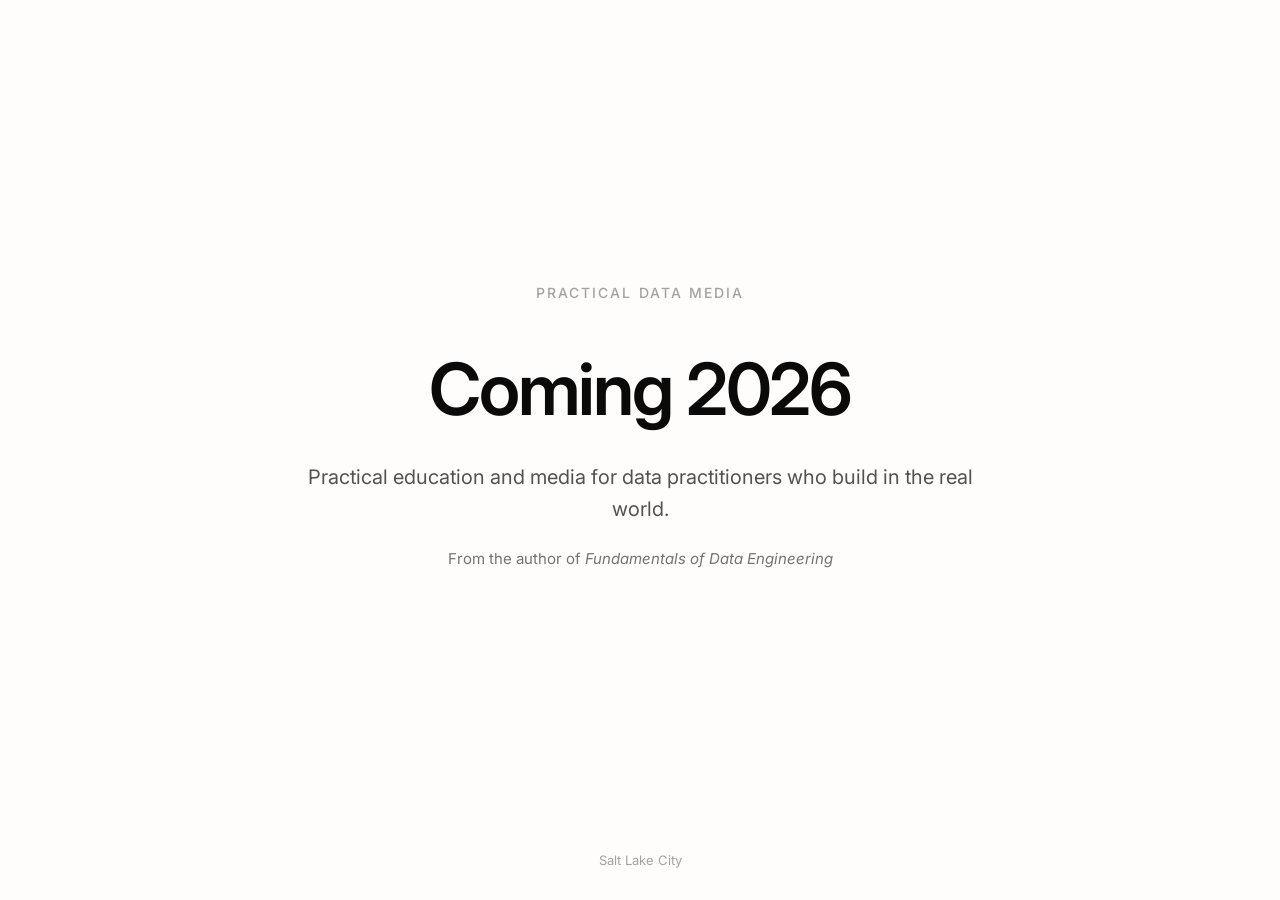
==== index.html @ 2b062080 "remove green pill" ====
<!DOCTYPE html>
<html lang="en">
<head>
    <meta charset="UTF-8">
    <meta name="viewport" content="width=device-width, initial-scale=1.0">
    <title>Practical Data Media</title>
    <meta name="description" content="Practical Data Media - Coming Soon">
    <link rel="preconnect" href="https://fonts.googleapis.com">
    <link rel="preconnect" href="https://fonts.gstatic.com" crossorigin>
    <link href="https://fonts.googleapis.com/css2?family=Inter:wght@400;500;600&display=swap" rel="stylesheet">
    <style>
        * {
            margin: 0;
            padding: 0;
            box-sizing: border-box;
        }

        html, body {
            height: 100%;
        }

        body {
            font-family: 'Inter', -apple-system, BlinkMacSystemFont, 'Segoe UI', sans-serif;
            background-color: #fefdfb;
            color: #171717;
            display: flex;
            flex-direction: column;
            justify-content: center;
            align-items: center;
            min-height: 100vh;
            padding: 2rem;
            text-align: center;
        }

        .container {
            max-width: 680px;
        }

        .logo {
            font-size: 0.875rem;
            font-weight: 500;
            letter-spacing: 0.15em;
            text-transform: uppercase;
            color: #a3a3a3;
            margin-bottom: 3rem;
        }

        h1 {
            font-size: clamp(2.5rem, 8vw, 4.5rem);
            font-weight: 600;
            line-height: 1.1;
            margin-bottom: 2rem;
            letter-spacing: -0.03em;
            color: #0a0a0a;
            animation: breathe 6s ease-in-out infinite;
        }

        @keyframes breathe {
            0%, 100% { 
                transform: scale(1);
                color: #0a0a0a;
            }
            50% { 
                transform: scale(1.015);
                color: #e0dfdf;
            }
        }

        .tagline {
            font-size: 1.25rem;
            color: #525252;
            line-height: 1.6;
            margin-bottom: 1.5rem;
        }

        .credit {
            font-size: 0.9375rem;
            color: #737373;
            margin-bottom: 3rem;
        }

        .credit em {
            font-style: italic;
        }

        .status {
            display: inline-block;
            font-size: 0.875rem;
            font-weight: 500;
            color: #16a34a;
            padding: 0.5rem 1rem;
            border: 1px solid rgba(22, 163, 74, 0.3);
            border-radius: 9999px;
            background: rgba(22, 163, 74, 0.08);
        }

        .status::before {
            content: '';
            display: inline-block;
            width: 6px;
            height: 6px;
            background: #16a34a;
            border-radius: 50%;
            margin-right: 0.5rem;
            animation: pulse 2s ease-in-out infinite;
        }

        @keyframes pulse {
            0%, 100% { opacity: 1; }
            50% { opacity: 0.4; }
        }

        .footer {
            position: absolute;
            bottom: 2rem;
            font-size: 0.8125rem;
            color: #a3a3a3;
        }
    </style>
</head>
<body>
    <div class="container">
        <div class="logo">Practical Data Media</div>
        <h1>Coming 2026</h1>
        <p class="tagline">Practical education and media for data practitioners who build in the real world.</p>
        <p class="credit">From the author of <em>Fundamentals of Data Engineering</em></p>
    </div>
    <div class="footer">Salt Lake City</div>
</body>
</html>
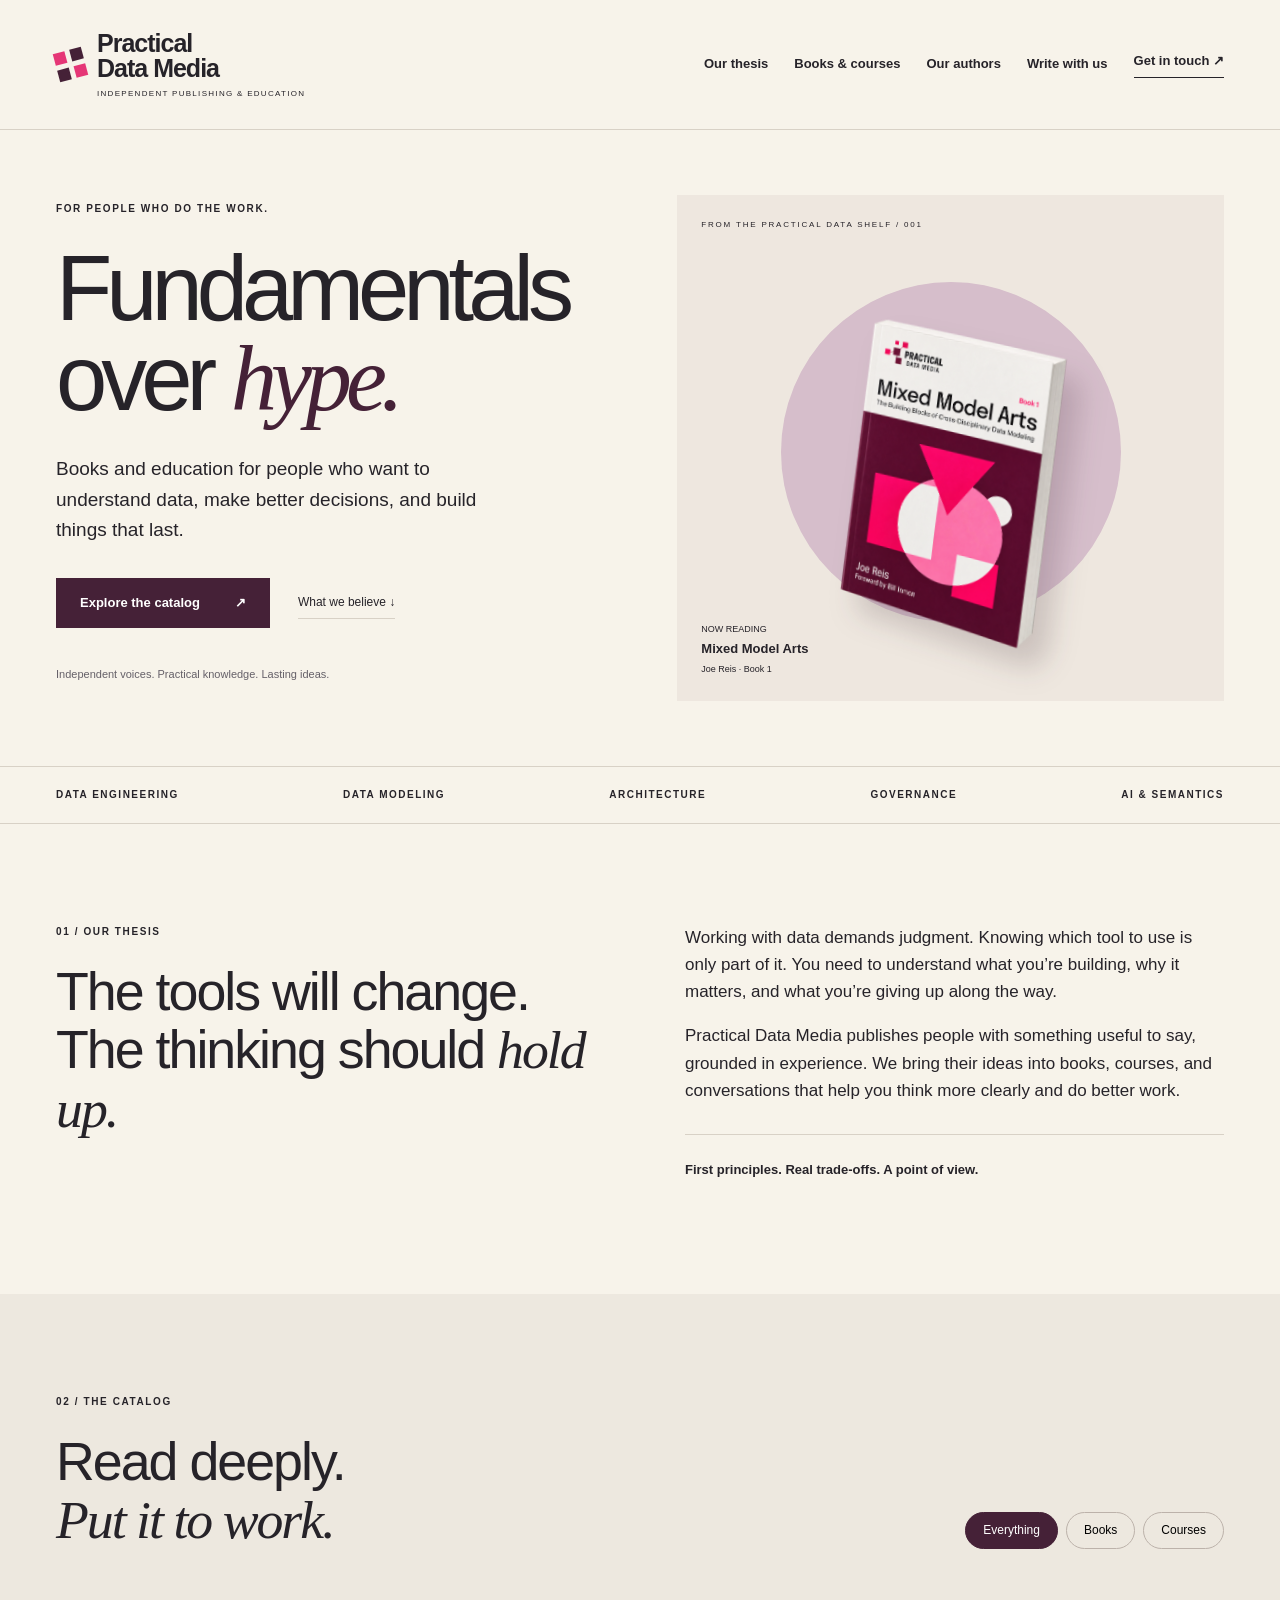
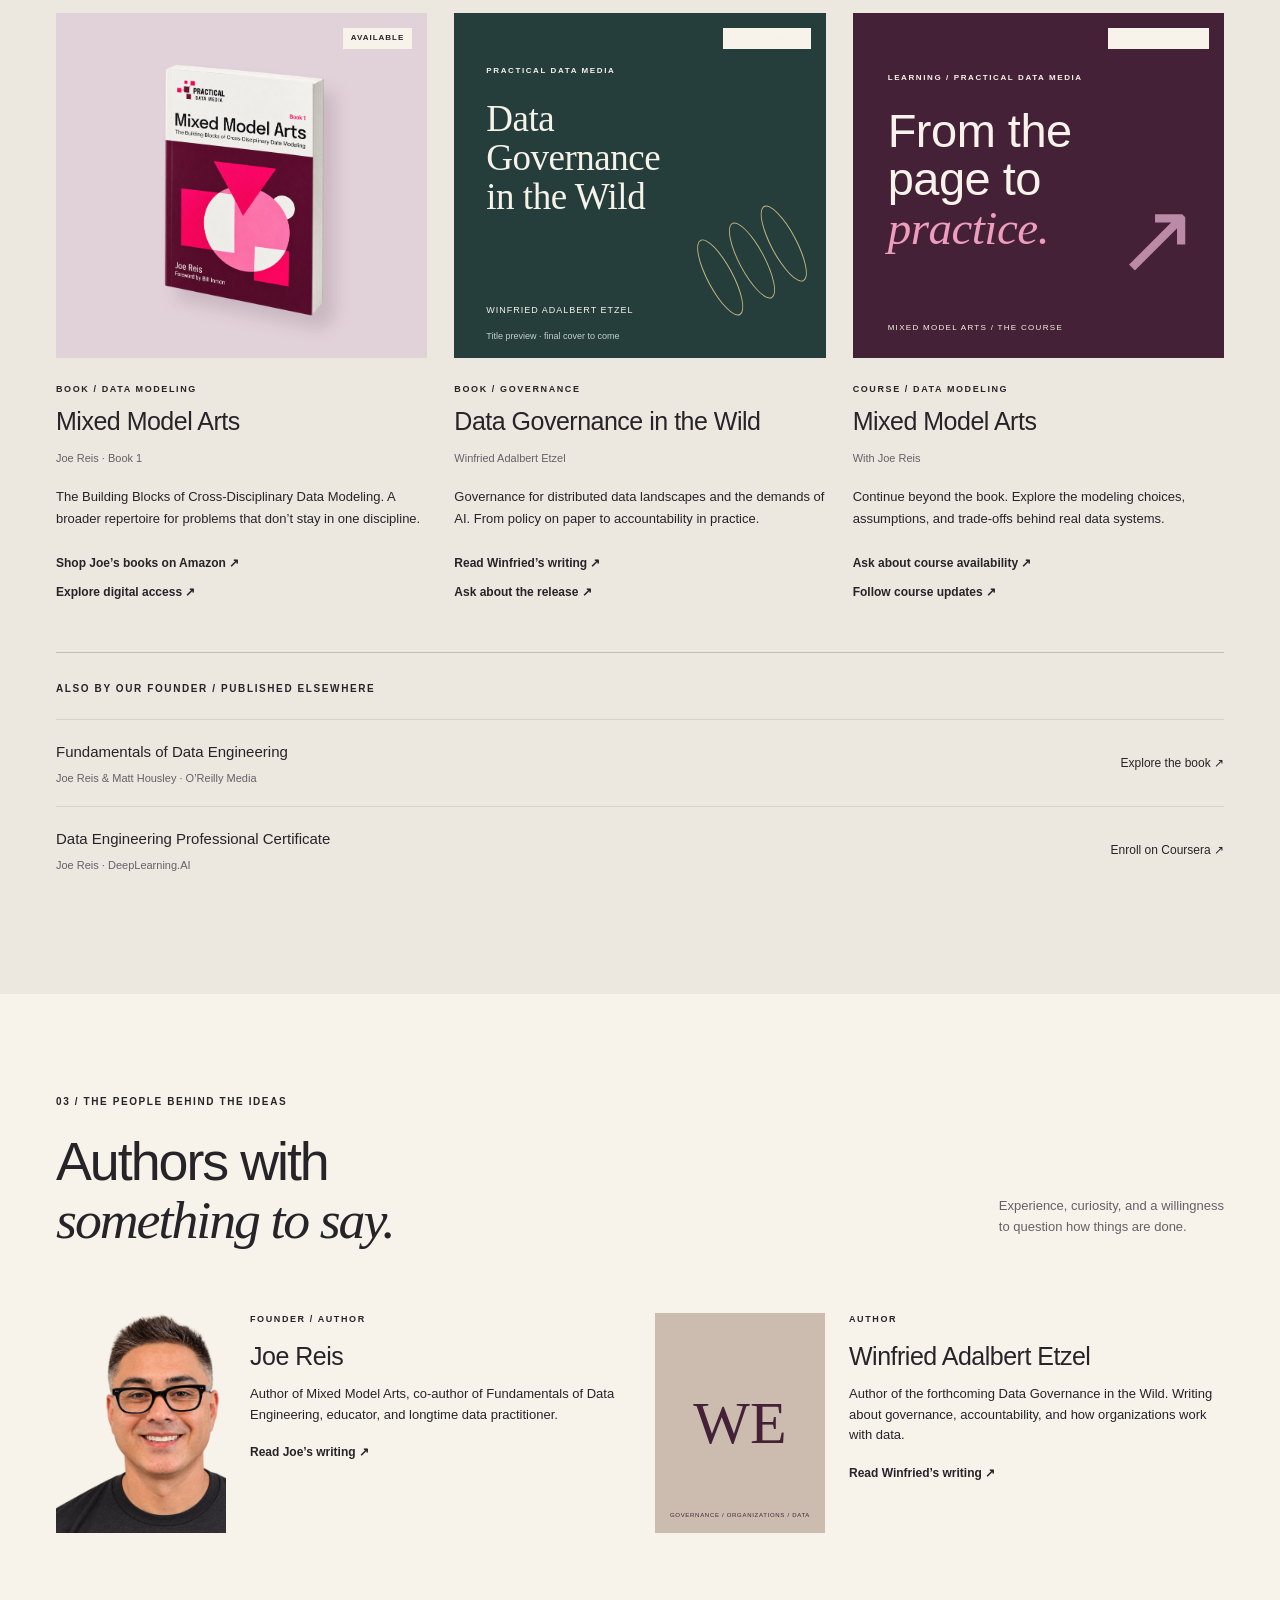
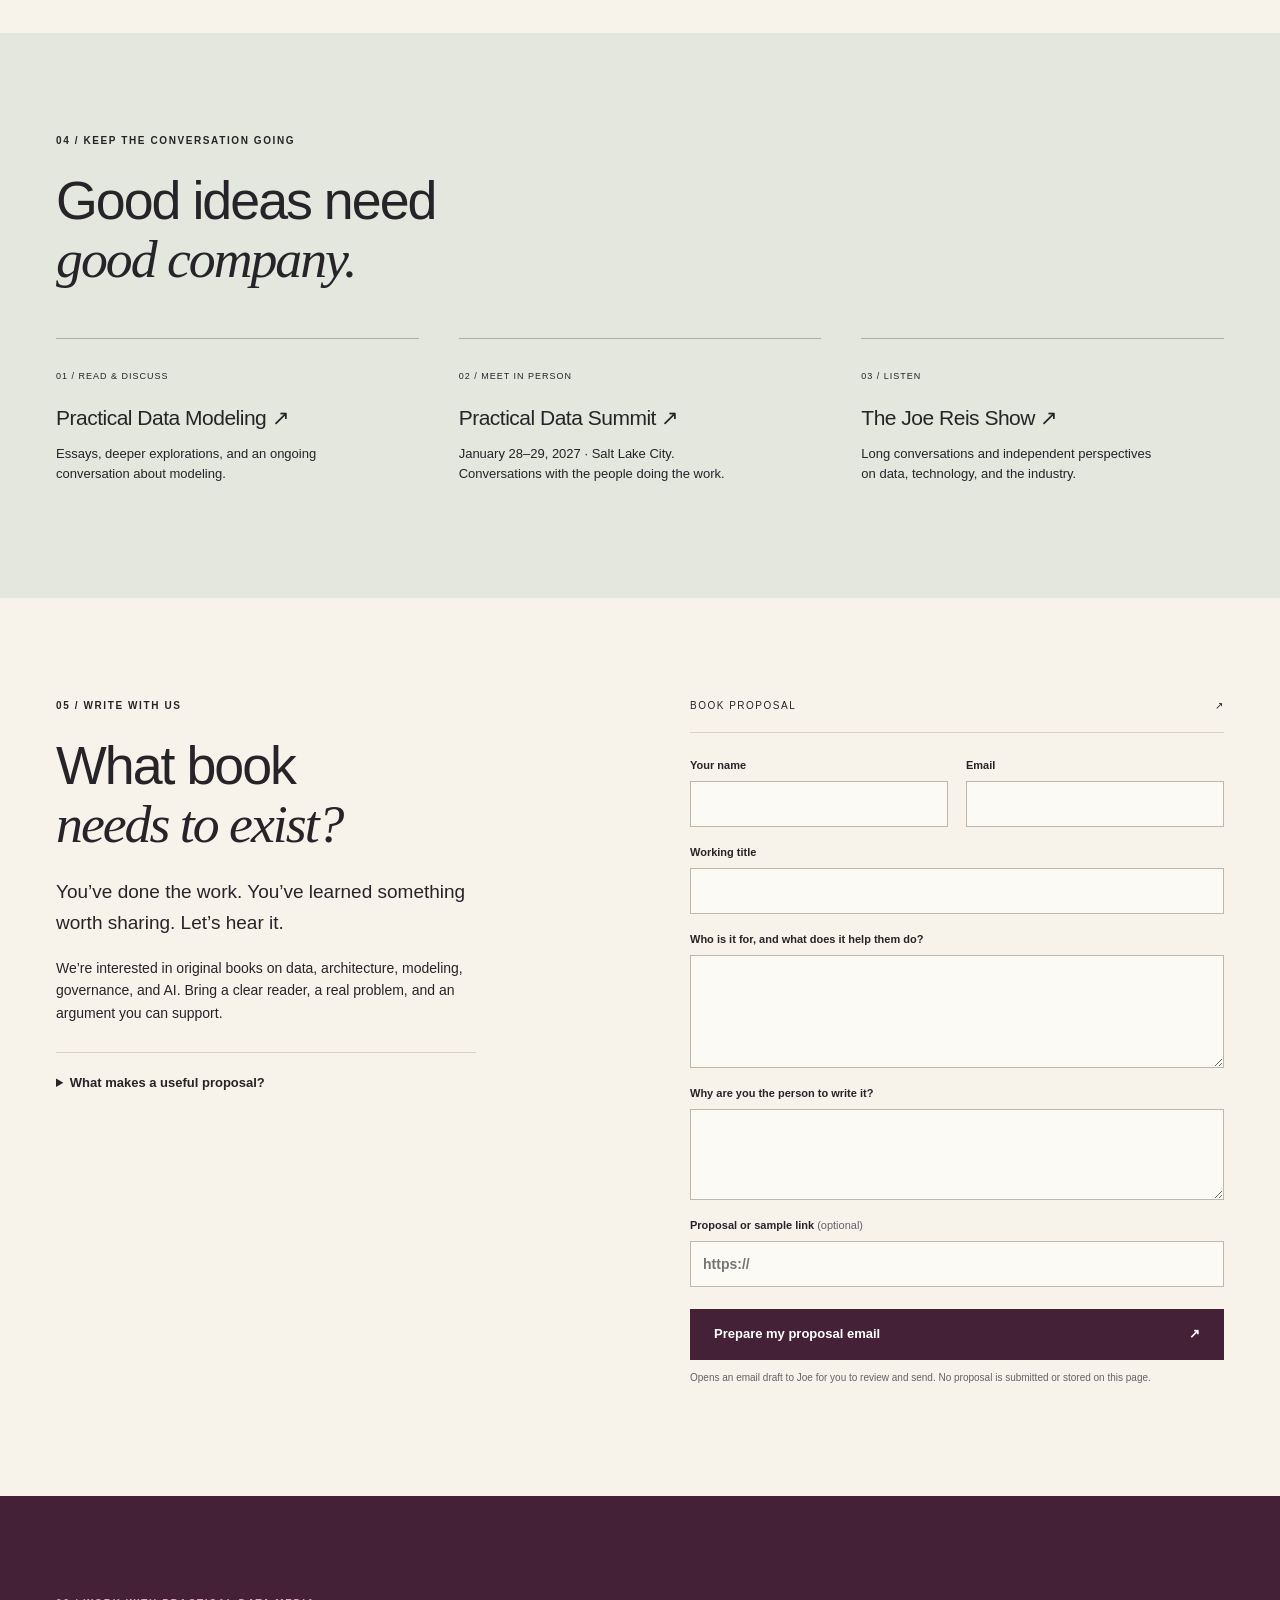
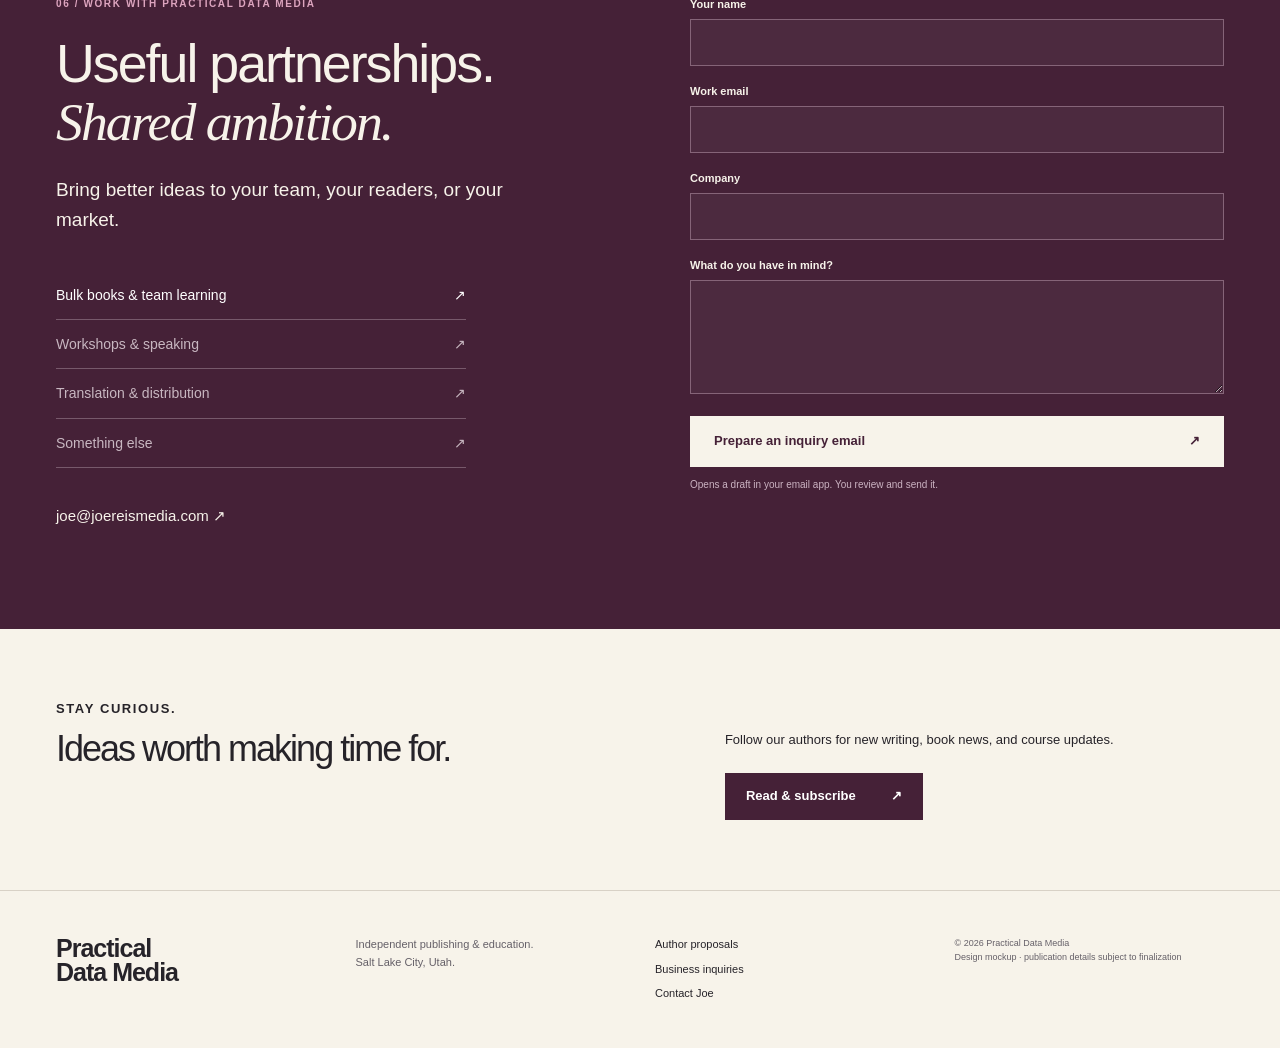
==== commit 3c5b565c: "start on new site" ====
--- a/index.html
+++ b/index.html
@@ -1,130 +1,17 @@
-<!DOCTYPE html>
-<html lang="en">
-<head>
-    <meta charset="UTF-8">
-    <meta name="viewport" content="width=device-width, initial-scale=1.0">
-    <title>Practical Data Media</title>
-    <meta name="description" content="Practical Data Media - Coming Soon">
-    <link rel="preconnect" href="https://fonts.googleapis.com">
-    <link rel="preconnect" href="https://fonts.gstatic.com" crossorigin>
-    <link href="https://fonts.googleapis.com/css2?family=Inter:wght@400;500;600&display=swap" rel="stylesheet">
-    <style>
-        * {
-            margin: 0;
-            padding: 0;
-            box-sizing: border-box;
-        }
-
-        html, body {
-            height: 100%;
-        }
-
-        body {
-            font-family: 'Inter', -apple-system, BlinkMacSystemFont, 'Segoe UI', sans-serif;
-            background-color: #fefdfb;
-            color: #171717;
-            display: flex;
-            flex-direction: column;
-            justify-content: center;
-            align-items: center;
-            min-height: 100vh;
-            padding: 2rem;
-            text-align: center;
-        }
-
-        .container {
-            max-width: 680px;
-        }
-
-        .logo {
-            font-size: 0.875rem;
-            font-weight: 500;
-            letter-spacing: 0.15em;
-            text-transform: uppercase;
-            color: #a3a3a3;
-            margin-bottom: 3rem;
-        }
-
-        h1 {
-            font-size: clamp(2.5rem, 8vw, 4.5rem);
-            font-weight: 600;
-            line-height: 1.1;
-            margin-bottom: 2rem;
-            letter-spacing: -0.03em;
-            color: #0a0a0a;
-            animation: breathe 6s ease-in-out infinite;
-        }
-
-        @keyframes breathe {
-            0%, 100% { 
-                transform: scale(1);
-                color: #0a0a0a;
-            }
-            50% { 
-                transform: scale(1.015);
-                color: #e0dfdf;
-            }
-        }
-
-        .tagline {
-            font-size: 1.25rem;
-            color: #525252;
-            line-height: 1.6;
-            margin-bottom: 1.5rem;
-        }
-
-        .credit {
-            font-size: 0.9375rem;
-            color: #737373;
-            margin-bottom: 3rem;
-        }
-
-        .credit em {
-            font-style: italic;
-        }
-
-        .status {
-            display: inline-block;
-            font-size: 0.875rem;
-            font-weight: 500;
-            color: #16a34a;
-            padding: 0.5rem 1rem;
-            border: 1px solid rgba(22, 163, 74, 0.3);
-            border-radius: 9999px;
-            background: rgba(22, 163, 74, 0.08);
-        }
-
-        .status::before {
-            content: '';
-            display: inline-block;
-            width: 6px;
-            height: 6px;
-            background: #16a34a;
-            border-radius: 50%;
-            margin-right: 0.5rem;
-            animation: pulse 2s ease-in-out infinite;
-        }
-
-        @keyframes pulse {
-            0%, 100% { opacity: 1; }
-            50% { opacity: 0.4; }
-        }
-
-        .footer {
-            position: absolute;
-            bottom: 2rem;
-            font-size: 0.8125rem;
-            color: #a3a3a3;
-        }
-    </style>
-</head>
-<body>
-    <div class="container">
-        <div class="logo">Practical Data Media</div>
-        <h1>Coming 2026</h1>
-        <p class="tagline">Practical education and media for data practitioners who build in the real world.</p>
-        <p class="credit">From the author of <em>Fundamentals of Data Engineering</em></p>
-    </div>
-    <div class="footer">Salt Lake City</div>
-</body>
-</html>
+<!doctype html>
+<html lang="en"><head><meta charset="utf-8"><meta name="viewport" content="width=device-width,initial-scale=1"><title>Practical Data Media — Fundamentals over hype.</title><meta name="description" content="Independent books and education for people working with data. Explore our catalog, meet our authors, or propose your next book."><meta name="theme-color" content="#452137"><link rel="stylesheet" href="styles.css"></head>
+<body><a class="skip" href="#main">Skip to content</a><header class="wrap"><a class="brand" href="#main" aria-label="Practical Data Media home"><span class="mark" aria-hidden="true"><i></i><i></i><i></i><i></i></span><span>Practical<br>Data Media<span class="brand-small">INDEPENDENT PUBLISHING & EDUCATION</span></span></a><button class="menu-toggle" aria-expanded="false" aria-controls="nav">Menu +</button><nav id="nav" aria-label="Main"><a href="#thesis">Our thesis</a><a href="#catalog">Books & courses</a><a href="#authors">Our authors</a><a href="#proposals">Write with us</a><a class="nav-contact" href="#business">Get in touch ↗</a></nav></header>
+<main id="main"><section class="hero wrap"><div class="hero-copy"><p class="eyebrow">FOR PEOPLE WHO DO THE WORK.</p><h1>Fundamentals<br>over <em>hype.</em></h1><p class="lead">Books and education for people who want to understand data, make better decisions, and build things that last.</p><div class="actions"><a class="button" href="#catalog">Explore the catalog <span>↗</span></a><a class="text-link" href="#thesis">What we believe ↓</a></div><p class="hero-note">Independent voices. Practical knowledge. Lasting ideas.</p></div><div class="hero-art"><span class="art-index">FROM THE PRACTICAL DATA SHELF / 001</span><div class="book-stage"><span class="circle" aria-hidden="true"></span><img src="assets/mixed-model-arts.png" width="1024" height="1536" alt="Mixed Model Arts book cover mockup" fetchpriority="high"><span class="edition">NOW READING<br><b>Mixed Model Arts</b><br>Joe Reis · Book 1</span></div></div></section>
+<div class="ticker"><div class="wrap"><span>DATA ENGINEERING</span><span>DATA MODELING</span><span>ARCHITECTURE</span><span>GOVERNANCE</span><span>AI & SEMANTICS</span></div></div>
+<section id="thesis" class="thesis wrap section"><div><p class="eyebrow">01 / OUR THESIS</p><h2>The tools will change.<br>The thinking should <em>hold up.</em></h2></div><div class="prose"><p>Working with data demands judgment. Knowing which tool to use is only part of it. You need to understand what you’re building, why it matters, and what you’re giving up along the way.</p><p>Practical Data Media publishes people with something useful to say, grounded in experience. We bring their ideas into books, courses, and conversations that help you think more clearly and do better work.</p><p class="principle">First principles. Real trade-offs. A point of view.</p></div></section>
+<section id="catalog" class="catalog section"><div class="wrap"><div class="section-head"><div><p class="eyebrow">02 / THE CATALOG</p><h2>Read deeply.<br><em>Put it to work.</em></h2></div><div class="filters" role="group" aria-label="Filter catalog"><button aria-pressed="true" data-filter="all">Everything</button><button aria-pressed="false" data-filter="book">Books</button><button aria-pressed="false" data-filter="course">Courses</button></div></div><div class="catalog-grid">
+<article class="product flagship" data-type="book"><div class="product-image"><img src="assets/mixed-model-arts.png" alt="Mixed Model Arts cover mockup" loading="lazy" width="1024" height="1536"><span class="badge">AVAILABLE</span></div><div class="product-copy"><p class="eyebrow">BOOK / DATA MODELING</p><h3>Mixed Model Arts</h3><p class="byline">Joe Reis · Book 1</p><p>The Building Blocks of Cross-Disciplinary Data Modeling. A broader repertoire for problems that don’t stay in one discipline.</p><div class="product-links"><a href="https://www.amazon.com/stores/author/B0B5KBBZDJ" target="_blank" rel="noopener noreferrer">Shop Joe’s books on Amazon ↗</a><a href="https://practicaldatamodeling.substack.com/" target="_blank" rel="noopener noreferrer">Explore digital access ↗</a></div></div></article>
+<article class="product" data-type="book"><div class="forthcoming"><span class="badge">FORTHCOMING</span><span class="eyebrow">PRACTICAL DATA MEDIA</span><h3>Data<br>Governance<br>in the Wild</h3><div class="wild-art" aria-hidden="true"><i></i><i></i><i></i></div><span>WINFRIED ADALBERT ETZEL</span><small>Title preview · final cover to come</small></div><div class="product-copy"><p class="eyebrow">BOOK / GOVERNANCE</p><h3>Data Governance in the Wild</h3><p class="byline">Winfried Adalbert Etzel</p><p>Governance for distributed data landscapes and the demands of AI. From policy on paper to accountability in practice.</p><div class="product-links"><a href="https://winfriedadalbertetzel.substack.com/" target="_blank" rel="noopener noreferrer">Read Winfried’s writing ↗</a><button class="plain-link" data-inquiry="Book release updates: Data Governance in the Wild">Ask about the release ↗</button></div></div></article>
+<article class="product course-card" data-type="course"><div class="course-art"><span class="badge">IN DEVELOPMENT</span><span class="eyebrow">LEARNING / PRACTICAL DATA MEDIA</span><h3>From the<br>page to<br><em>practice.</em></h3><span class="course-symbol" aria-hidden="true">↗</span><span>MIXED MODEL ARTS / THE COURSE</span></div><div class="product-copy"><p class="eyebrow">COURSE / DATA MODELING</p><h3>Mixed Model Arts</h3><p class="byline">With Joe Reis</p><p>Continue beyond the book. Explore the modeling choices, assumptions, and trade-offs behind real data systems.</p><div class="product-links"><button class="plain-link" data-inquiry="Course interest: Mixed Model Arts">Ask about course availability ↗</button><a href="https://practicaldatamodeling.substack.com/" target="_blank" rel="noopener noreferrer">Follow course updates ↗</a></div></div></article></div>
+<div class="elsewhere"><p class="eyebrow">ALSO BY OUR FOUNDER / PUBLISHED ELSEWHERE</p><div><span><b>Fundamentals of Data Engineering</b><small>Joe Reis & Matt Housley · O’Reilly Media</small></span><a href="https://www.oreilly.com/library/view/fundamentals-of-data/9781098108298/" target="_blank" rel="noopener noreferrer">Explore the book ↗</a></div><div data-type="course"><span><b>Data Engineering Professional Certificate</b><small>Joe Reis · DeepLearning.AI</small></span><a href="https://www.coursera.org/professional-certificates/data-engineering" target="_blank" rel="noopener noreferrer">Enroll on Coursera ↗</a></div></div></div></section>
+<section id="authors" class="section wrap"><div class="section-head"><div><p class="eyebrow">03 / THE PEOPLE BEHIND THE IDEAS</p><h2>Authors with<br><em>something to say.</em></h2></div><p class="head-note">Experience, curiosity, and a willingness<br>to question how things are done.</p></div><div class="authors"><article class="author"><img src="assets/joe.png" alt="Joe Reis portrait" width="1536" height="1024" loading="lazy"><div><p class="eyebrow">FOUNDER / AUTHOR</p><h3>Joe Reis</h3><p>Author of Mixed Model Arts, co-author of Fundamentals of Data Engineering, educator, and longtime data practitioner.</p><a href="https://joereis.substack.com/" target="_blank" rel="noopener noreferrer">Read Joe’s writing ↗</a></div></article><article class="author author-text"><div class="initials" aria-hidden="true">WE<span>GOVERNANCE / ORGANIZATIONS / DATA</span></div><div><p class="eyebrow">AUTHOR</p><h3>Winfried Adalbert Etzel</h3><p>Author of the forthcoming Data Governance in the Wild. Writing about governance, accountability, and how organizations work with data.</p><a href="https://winfriedadalbertetzel.substack.com/" target="_blank" rel="noopener noreferrer">Read Winfried’s writing ↗</a></div></article></div></section>
+<section class="community"><div class="wrap section"><p class="eyebrow">04 / KEEP THE CONVERSATION GOING</p><h2>Good ideas need<br><em>good company.</em></h2><div class="community-grid"><a href="https://practicaldatamodeling.substack.com/" target="_blank" rel="noopener noreferrer"><span>01 / READ & DISCUSS</span><h3>Practical Data Modeling ↗</h3><p>Essays, deeper explorations, and an ongoing conversation about modeling.</p></a><a href="https://practicaldatasummit.com/" target="_blank" rel="noopener noreferrer"><span>02 / MEET IN PERSON</span><h3>Practical Data Summit ↗</h3><p>January 28–29, 2027 · Salt Lake City.<br>Conversations with the people doing the work.</p></a><a href="https://podcasts.apple.com/us/podcast/the-joe-reis-show/id1676305617" target="_blank" rel="noopener noreferrer"><span>03 / LISTEN</span><h3>The Joe Reis Show ↗</h3><p>Long conversations and independent perspectives on data, technology, and the industry.</p></a></div></div></section>
+<section id="proposals" class="section wrap proposal-section"><div><p class="eyebrow">05 / WRITE WITH US</p><h2>What book<br><em>needs to exist?</em></h2><p class="lead">You’ve done the work. You’ve learned something worth sharing. Let’s hear it.</p><p>We’re interested in original books on data, architecture, modeling, governance, and AI. Bring a clear reader, a real problem, and an argument you can support.</p><details><summary>What makes a useful proposal?</summary><p>Describe who the book is for, what they’ll be able to do after reading it, and what existing books leave unanswered. Include a chapter outline, your relevant experience, and a sample if you have one. Share a read-only document link; a complete manuscript is not required.</p></details></div><form id="proposal-form"><div class="form-heading"><span>BOOK PROPOSAL</span><span>↗</span></div><div class="field-pair"><label>Your name<input name="Name" autocomplete="name" required></label><label>Email<input name="Email" type="email" autocomplete="email" required></label></div><label>Working title<input name="Working title" required></label><label>Who is it for, and what does it help them do?<textarea name="Reader and promise" rows="4" required></textarea></label><label>Why are you the person to write it?<textarea name="Author experience" rows="3" required></textarea></label><label>Proposal or sample link <span>(optional)</span><input name="Proposal link" type="url" placeholder="https://" ></label><button class="button" type="submit">Prepare my proposal email <span>↗</span></button><p class="form-note">Opens an email draft to Joe for you to review and send. No proposal is submitted or stored on this page.</p><div class="form-result" role="status" hidden></div></form></section>
+<section id="business" class="business"><div class="wrap section"><div><p class="eyebrow">06 / WORK WITH PRACTICAL DATA MEDIA</p><h2>Useful partnerships.<br><em>Shared ambition.</em></h2><p class="lead">Bring better ideas to your team, your readers, or your market.</p><div class="deal-types"><button data-topic="Bulk books and team learning" class="active">Bulk books & team learning</button><button data-topic="Workshops and speaking">Workshops & speaking</button><button data-topic="Translation and distribution rights">Translation & distribution</button><button data-topic="Other business inquiry">Something else</button></div><a href="mailto:joe@joereismedia.com">joe@joereismedia.com ↗</a></div><form id="business-form"><label>Your name<input name="Name" autocomplete="name" required></label><label>Work email<input name="Email" type="email" autocomplete="email" required></label><label>Company<input name="Company" autocomplete="organization" required></label><label>What do you have in mind?<textarea name="Inquiry" rows="4" required></textarea></label><button class="button light" type="submit">Prepare an inquiry email <span>↗</span></button><p class="form-note">Opens a draft in your email app. You review and send it.</p><div class="form-result" role="status" hidden></div></form></div></section>
+<section class="newsletter wrap"><p class="eyebrow">STAY CURIOUS.</p><h2>Ideas worth making time for.</h2><p>Follow our authors for new writing, book news, and course updates.</p><a class="button" href="https://practicaldatamodeling.substack.com/" target="_blank" rel="noopener noreferrer">Read & subscribe <span>↗</span></a></section></main>
+<footer class="wrap"><a class="brand" href="#main"><span>Practical<br>Data Media</span></a><p>Independent publishing & education.<br>Salt Lake City, Utah.</p><div><a href="#proposals">Author proposals</a><a href="#business">Business inquiries</a><a href="mailto:joe@joereismedia.com">Contact Joe</a></div><small>© 2026 Practical Data Media<br>Design mockup · publication details subject to finalization</small></footer><script src="script.js"></script></body></html>
--- a/styles.css
+++ b/styles.css
@@ -0,0 +1,2 @@
+:root{--paper:#f7f3ea;--ink:#262329;--plum:#452137;--pink:#e53676;--line:#d8d1c6;--muted:#656068}*{box-sizing:border-box}html{scroll-behavior:smooth;scroll-padding-top:30px}body{margin:0;background:var(--paper);color:var(--ink);font:16px/1.6 Arial,Helvetica,sans-serif}a{color:inherit;text-decoration:none}button,input,textarea{font:inherit}button,a,input,textarea,summary{-webkit-tap-highlight-color:transparent}button{cursor:pointer}a:hover{color:var(--pink)}a:focus-visible,button:focus-visible,input:focus-visible,textarea:focus-visible,summary:focus-visible{outline:3px solid var(--pink);outline-offset:5px}.wrap{max-width:1360px;margin:auto;padding-left:56px;padding-right:56px}.section{padding-top:100px;padding-bottom:100px}header{min-height:130px;display:flex;align-items:center;justify-content:space-between;gap:24px;border-bottom:1px solid var(--line)}.brand{display:flex;gap:12px;font-size:25px;font-weight:800;line-height:.98;letter-spacing:-1px}.brand-small{display:block;font-size:8px;letter-spacing:1.3px;margin-top:10px;font-weight:500}.mark{display:grid;grid-template-columns:12px 12px;gap:5px;align-self:center;transform:rotate(-15deg)}.mark i{width:12px;height:12px;background:var(--pink)}.mark i:nth-child(2),.mark i:nth-child(3){background:var(--plum)}nav{display:flex;gap:26px;align-items:center;font-size:13px;font-weight:600}.nav-contact{border-bottom:1px solid var(--ink);padding-bottom:5px}.menu-toggle{display:none}.eyebrow{font-size:10px;font-weight:700;letter-spacing:1.6px;line-height:1.5;margin:0 0 23px}.hero{display:grid;grid-template-columns:1.1fr 1fr;align-items:center;padding-top:65px;padding-bottom:65px;gap:20px}.hero h1{font-size:clamp(65px,7.2vw,104px);line-height:.98;letter-spacing:-6px;font-weight:500;margin:28px 0 30px}em{font-family:Georgia,'Times New Roman',serif;font-weight:400}h1 em{color:var(--plum)}.lead{font-size:19px;line-height:1.6;max-width:470px}.hero .lead{max-width:450px;margin-bottom:32px}.actions{display:flex;align-items:center;gap:28px}.button{background:var(--plum);color:white;display:inline-flex;align-items:center;justify-content:space-between;gap:35px;padding:14px 23px;border:1px solid var(--plum);font-size:13px;font-weight:600;transition:background .2s}.button:hover{color:white;background:#6c284d}.text-link{font-size:12px;border-bottom:1px solid var(--line);padding:6px 0}.hero-note{font-size:11px;color:var(--muted);margin-top:38px}.hero-art{background:#eee7df;position:relative;overflow:hidden;min-width:0}.art-index{display:block;font-size:8px;letter-spacing:1.8px;padding:24px}.book-stage{height:445px;position:relative;display:flex;align-items:center;justify-content:center}.book-stage img{width:255px;height:auto;z-index:1;transform:rotate(7deg);filter:drop-shadow(18px 20px 14px #301b252f)}.circle{position:absolute;width:340px;height:340px;background:#d6becb;border-radius:50%;top:26px}.edition{position:absolute;bottom:24px;left:24px;font-size:9px;line-height:1.8;z-index:2}.edition b{font-size:13px}.ticker{border-top:1px solid var(--line);border-bottom:1px solid var(--line)}.ticker>div{display:flex;justify-content:space-between;padding-top:20px;padding-bottom:20px;gap:12px;font-size:10px;font-weight:600;letter-spacing:1.5px}.thesis{display:grid;grid-template-columns:1fr 1fr;gap:90px}h2{font-size:clamp(36px,4.2vw,57px);line-height:1.08;letter-spacing:-2px;font-weight:500;margin:0 0 24px}.prose{font-size:17px}.prose p:first-child{margin-top:0}.principle{font-weight:bold;font-size:13px;border-top:1px solid var(--line);padding-top:25px;margin-top:30px}.catalog{background:#ede8df}.section-head{display:flex;justify-content:space-between;align-items:flex-end;gap:30px;margin-bottom:40px}.filters{display:flex;padding-bottom:24px;gap:8px}.filters button{border:1px solid #bcb2aa;border-radius:30px;background:transparent;font-size:12px;padding:8px 17px}.filters button[aria-pressed=true]{background:var(--plum);border-color:var(--plum);color:white}.catalog-grid{display:grid;grid-template-columns:repeat(3,1fr);gap:27px}.product{min-width:0}.product-image,.forthcoming,.course-art{height:345px;position:relative;overflow:hidden}.product-image{background:#e1d1d9;display:flex;align-items:center;justify-content:center}.product-image img{height:275px;width:auto;filter:drop-shadow(12px 14px 8px #45213725)}.badge{position:absolute;right:15px;top:15px;z-index:2;background:var(--paper);padding:4px 8px;font-size:8px;font-weight:bold;letter-spacing:1px}.product-copy{padding-top:24px}.product-copy .eyebrow{margin-bottom:10px;font-size:9px}h3{font-size:25px;font-weight:500;line-height:1.15;letter-spacing:-.5px;margin:0 0 13px}.product-copy p{font-size:13px;line-height:1.7}.product-copy .byline{font-size:11px;color:var(--muted);margin:0 0 18px}.product-links{display:grid;gap:10px;margin-top:24px;font-size:12px;font-weight:600}.plain-link{border:0;background:none;padding:0;text-align:left;font-size:12px;font-weight:600;color:inherit}.plain-link:hover{color:var(--pink)}.forthcoming{background:#263e3b;color:#f6f2e9;padding:32px}.forthcoming>.eyebrow{display:block;margin-top:20px;font-size:8px}.forthcoming h3{font-family:Georgia,serif;font-size:37px;line-height:1.05}.forthcoming>span:not(.badge):last-of-type{font-size:9px;letter-spacing:1px;position:absolute;bottom:40px}.forthcoming small{position:absolute;bottom:14px;font-size:9px;color:#c0d1c7}.wild-art{display:flex;gap:10px;position:absolute;right:25px;bottom:55px;transform:rotate(-28deg)}.wild-art i{width:26px;height:85px;border:1px solid #c4b77f;border-radius:50%}.course-art{background:var(--plum);color:var(--paper);padding:35px}.course-art>.eyebrow{display:block;font-size:8px;margin-top:24px}.course-art h3{font-size:47px;line-height:1.03}.course-art h3 em{color:#ee9dbd}.course-art>span:last-child{position:absolute;bottom:23px;font-size:8px;letter-spacing:1.3px}.course-symbol{font-size:100px;position:absolute;right:25px;bottom:40px;color:#ba8aa7}.elsewhere{margin-top:50px;border-top:1px solid #c9beb4;padding-top:28px}.elsewhere>div{display:flex;align-items:center;justify-content:space-between;border-top:1px solid var(--line);padding:19px 0;gap:20px}.elsewhere small{display:block;font-size:11px;color:var(--muted);margin-top:5px}.elsewhere b{font-size:15px;font-weight:500}.elsewhere a{font-size:12px;white-space:nowrap}.head-note{font-size:13px;color:var(--muted);padding-bottom:22px}.authors{display:grid;grid-template-columns:1fr 1fr;gap:30px}.author{display:grid;grid-template-columns:170px 1fr;gap:24px}.author img{width:170px;height:220px;object-fit:cover;object-position:35%}.author p{font-size:13px}.author .eyebrow{font-size:9px;margin-bottom:16px}.author a{font-size:12px;font-weight:600}.initials{display:flex;background:#cbbcaf;align-items:center;justify-content:center;position:relative;font-family:Georgia,serif;font-size:60px;height:220px;color:var(--plum)}.initials span{position:absolute;bottom:12px;font-family:Arial;font-size:6px;letter-spacing:.7px;text-align:center}.community{background:#e3e7dd}.community-grid{display:grid;grid-template-columns:repeat(3,1fr);gap:40px;margin-top:50px}.community-grid a{border-top:1px solid #a9b1a0;padding-top:22px}.community-grid span{font-size:9px;letter-spacing:1px}.community-grid h3{font-size:21px;margin-top:20px}.community-grid p{font-size:13px;max-width:300px}.proposal-section{display:grid;grid-template-columns:1fr 1fr;gap:100px}.proposal-section>div>p:not(.eyebrow){max-width:420px}.proposal-section>div>p:not(.lead):not(.eyebrow){font-size:14px}details{font-size:13px;margin-top:28px;max-width:420px;border-top:1px solid var(--line);padding-top:20px}summary{font-weight:bold;cursor:pointer}form{min-width:0}label{display:block;font-size:11px;font-weight:600;margin:0 0 17px}label span{color:var(--muted);font-weight:normal}input,textarea{display:block;width:100%;border:1px solid #bfb7ac;border-radius:0;background:#fcfaf5;padding:11px 12px;margin-top:6px;font-size:14px;color:var(--ink)}textarea{resize:vertical}.field-pair{display:grid;grid-template-columns:1fr 1fr;gap:18px}.form-heading{display:flex;justify-content:space-between;font-size:10px;letter-spacing:1.5px;padding-bottom:18px;margin-bottom:24px;border-bottom:1px solid var(--line)}form .button{width:100%;margin-top:5px}.form-note{font-size:10px;line-height:1.6;color:var(--muted)}.form-result{font-size:12px;padding:15px;border:1px solid var(--line);margin-top:14px}.form-result a{display:block;font-weight:bold;text-decoration:underline;margin-top:10px}.form-result button{padding:5px 10px;margin-top:10px}.business{background:var(--plum);color:var(--paper)}.business>.wrap{display:grid;grid-template-columns:1fr 1fr;gap:100px}.business .eyebrow{color:#dda5bf}.business input,.business textarea{background:#ffffff0a;color:var(--paper);border-color:#856478}.business .form-note{color:#cbb3c2}.business .light{background:var(--paper);color:var(--plum);border-color:var(--paper)}.business>div>div>a{font-size:15px}.deal-types{display:grid;margin:35px 0;max-width:410px}.deal-types button{background:none;border:none;border-bottom:1px solid #77596b;padding:13px 0;color:#c8b7c1;text-align:left;font-size:14px}.deal-types button.active{color:#fff}.deal-types button::after{content:'↗';float:right}.newsletter{padding-top:70px;padding-bottom:70px;display:grid;grid-template-columns:1.2fr 1fr;gap:12px 70px;border-bottom:1px solid var(--line)}.newsletter .eyebrow{grid-column:1/-1;margin-bottom:0}.newsletter h2{font-size:36px;grid-row:2/4}.newsletter p{font-size:13px;margin:0}.newsletter .button{justify-self:start;padding:12px 20px;margin-top:10px}footer{padding-top:45px;padding-bottom:45px;display:grid;grid-template-columns:1fr 1fr 1fr 1fr;gap:30px;align-items:start}footer p{font-size:11px;margin:0;color:var(--muted)}footer>div{display:grid;font-size:11px;gap:7px}footer small{font-size:9px;color:var(--muted)}.skip{position:absolute;left:10px;top:-80px;background:var(--plum);color:white;padding:12px;z-index:10}.skip:focus{top:10px}[hidden]{display:none!important}
+@media(min-width:1600px){.hero{padding-top:85px;padding-bottom:85px}.book-stage{height:490px}}@media(max-width:1100px){.wrap{padding-left:32px;padding-right:32px}nav{gap:15px;font-size:11px}.hero h1{letter-spacing:-4px}.thesis,.proposal-section,.business>.wrap{gap:45px}.author{grid-template-columns:120px 1fr;gap:18px}.author img,.initials{width:120px;height:200px}.catalog-grid{gap:18px}.forthcoming{padding:24px}.forthcoming h3{font-size:33px}.course-art{padding:25px}.product-image,.forthcoming,.course-art{height:320px}.community-grid{gap:24px}}@media(max-width:760px){.wrap{padding-left:22px;padding-right:22px}header{min-height:100px;flex-wrap:wrap;position:relative}.brand{font-size:21px}.brand-small{font-size:6px}.menu-toggle{display:block;border:0;background:none;font-size:12px}nav{display:none;flex-basis:100%;padding:5px 0 20px;flex-wrap:wrap;font-size:12px;gap:15px 20px}nav.open{display:flex}.hero{grid-template-columns:1fr;padding-top:40px;padding-bottom:35px;gap:30px}.hero h1{font-size:64px;letter-spacing:-3px}.hero .lead{font-size:17px}.hero-note{margin-top:25px}.book-stage{height:365px}.book-stage img{width:215px}.circle{width:280px;height:280px}.ticker>div{flex-wrap:wrap;justify-content:center;font-size:8px;gap:12px 22px}.section{padding-top:60px;padding-bottom:60px}.thesis,.proposal-section,.business>.wrap{grid-template-columns:1fr;gap:30px}h2{font-size:39px}.prose{font-size:15px}.section-head{display:block;margin-bottom:28px}.filters{padding:10px 0 0}.catalog-grid{grid-template-columns:1fr;gap:40px}.product{display:grid;grid-template-columns:145px 1fr;gap:18px}.product-image,.forthcoming,.course-art{height:225px}.product-image img{height:185px}.product-copy{padding-top:0}.product-copy h3{font-size:22px}.product-copy p{font-size:12px}.product-copy .byline{margin-bottom:12px}.product-links{font-size:11px;margin-top:15px}.plain-link{font-size:11px}.badge{font-size:6px;right:8px;top:8px}.forthcoming{padding:15px}.forthcoming h3{font-size:24px}.forthcoming>.eyebrow{font-size:6px;margin-top:22px}.forthcoming>span:not(.badge):last-of-type{font-size:6px;bottom:31px}.forthcoming small{font-size:6px;bottom:13px}.wild-art{display:none}.course-art{padding:15px}.course-art>.eyebrow{font-size:6px;margin-top:20px}.course-art h3{font-size:29px}.course-art>span:last-child{font-size:6px;bottom:16px}.course-symbol{font-size:65px;right:12px;bottom:27px}.elsewhere>div{align-items:flex-start;flex-direction:column;gap:10px}.authors{grid-template-columns:1fr;gap:35px}.author{grid-template-columns:120px 1fr}.head-note{padding:0}.community-grid{grid-template-columns:1fr;gap:25px}.community-grid h3{margin-top:12px}.community-grid p{max-width:none}.newsletter{grid-template-columns:1fr;gap:14px}.newsletter h2{grid-row:auto;font-size:32px}.newsletter .eyebrow{grid-column:auto}footer{grid-template-columns:1fr 1fr;gap:30px}.actions{gap:20px}.button{gap:20px}.field-pair{grid-template-columns:1fr;gap:0}}@media(prefers-reduced-motion:reduce){html{scroll-behavior:auto}*{transition:none!important}}
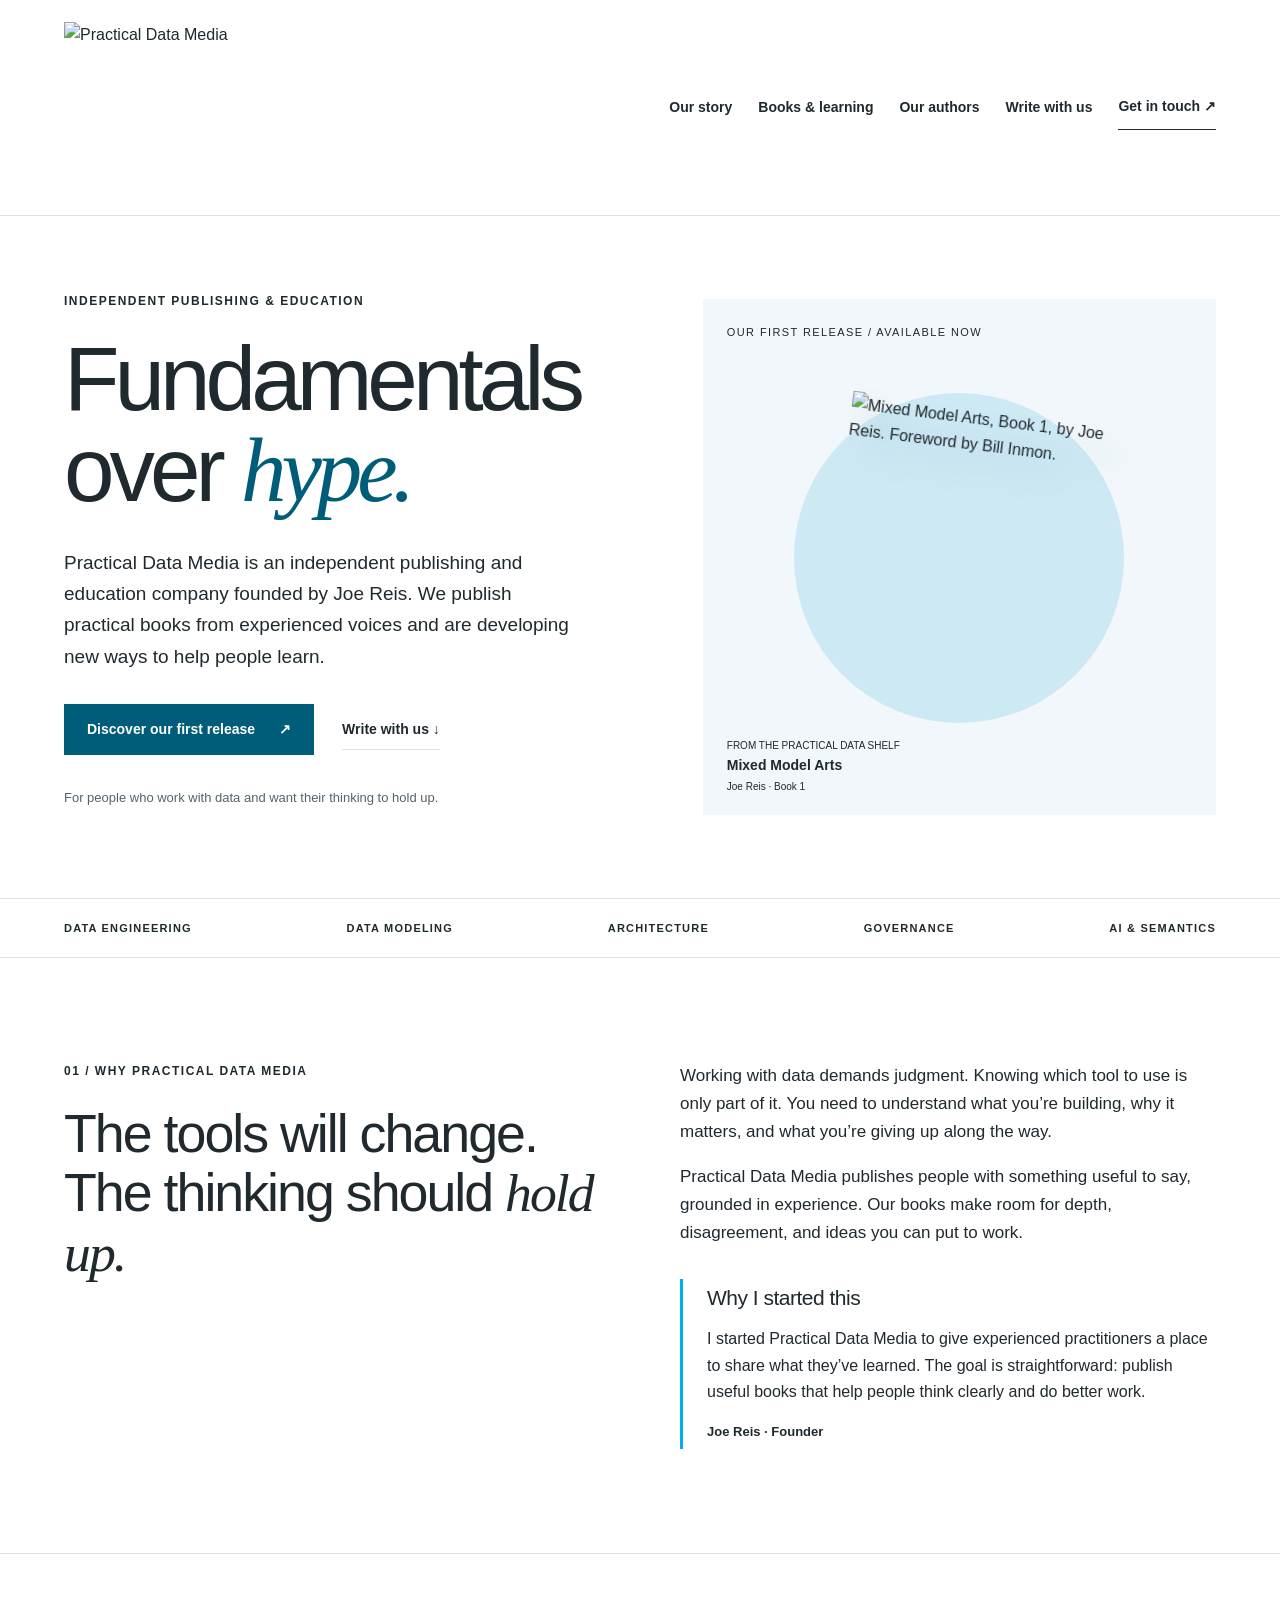
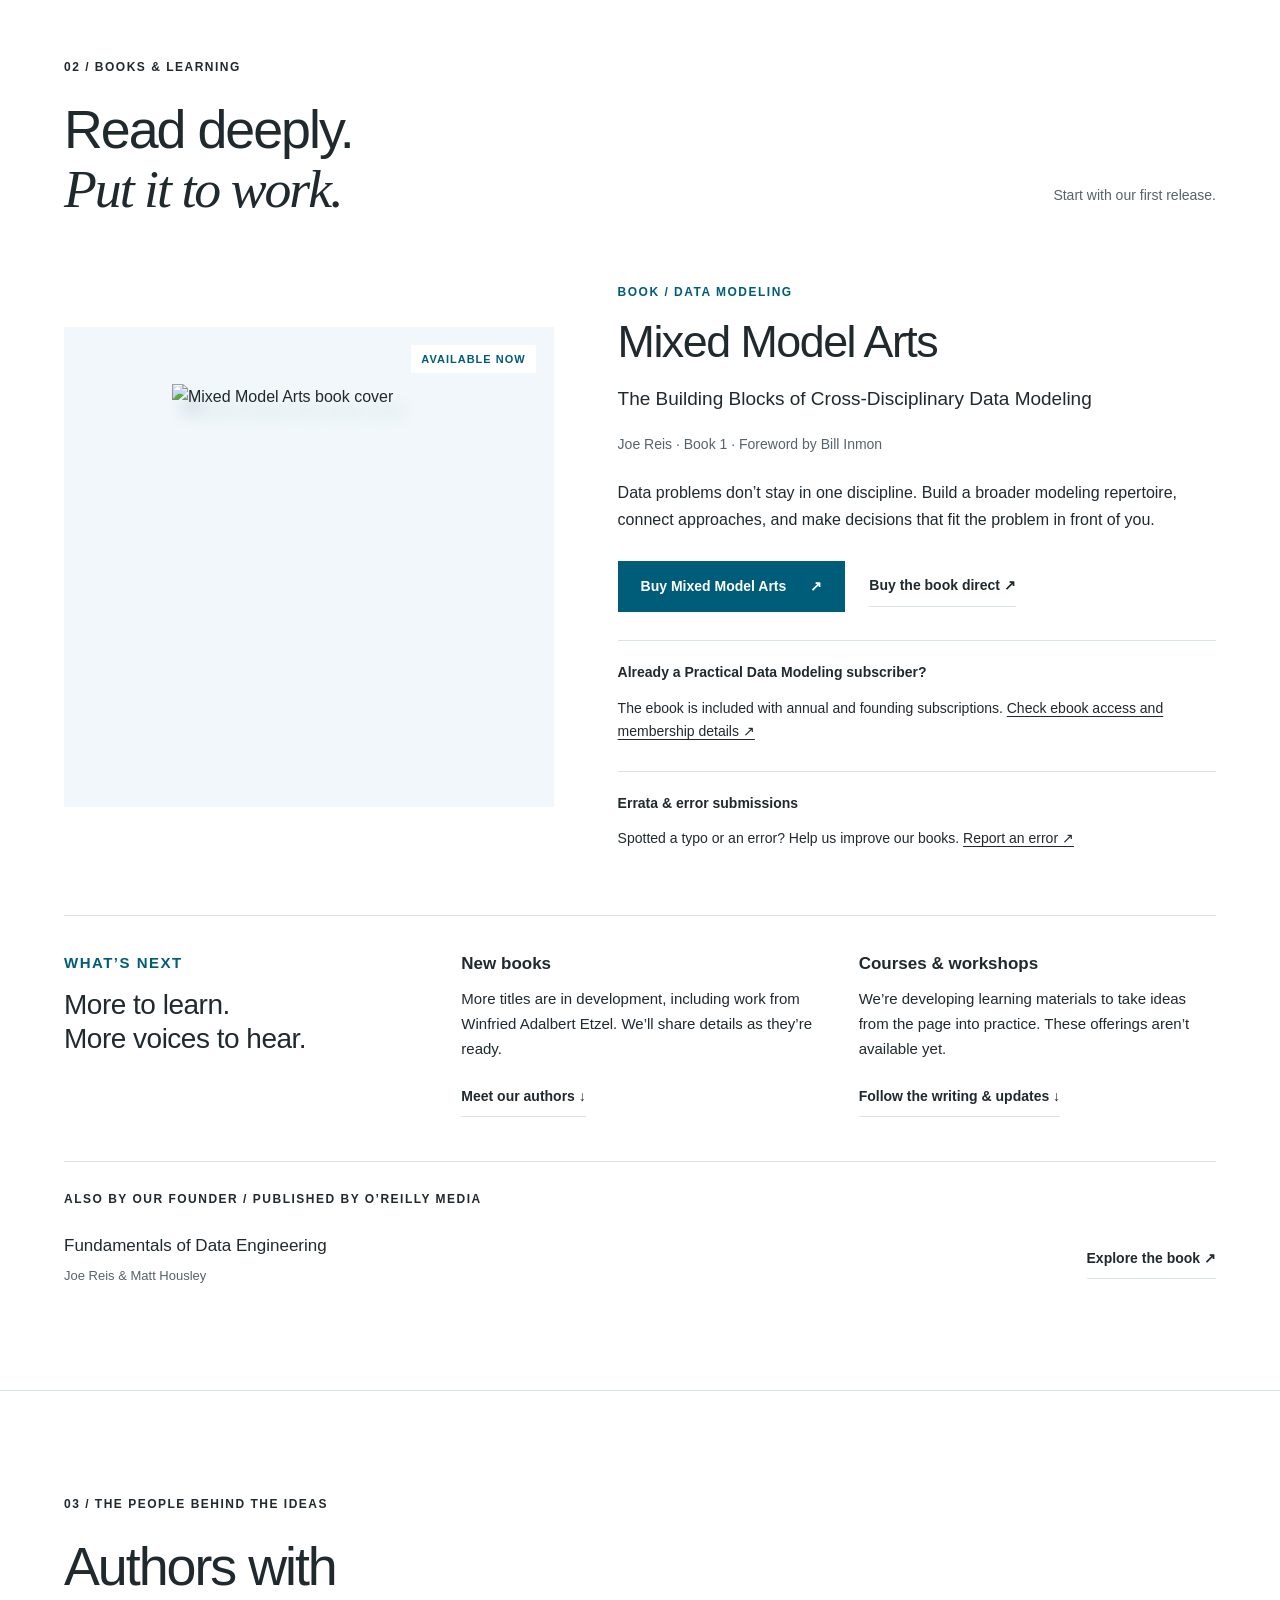
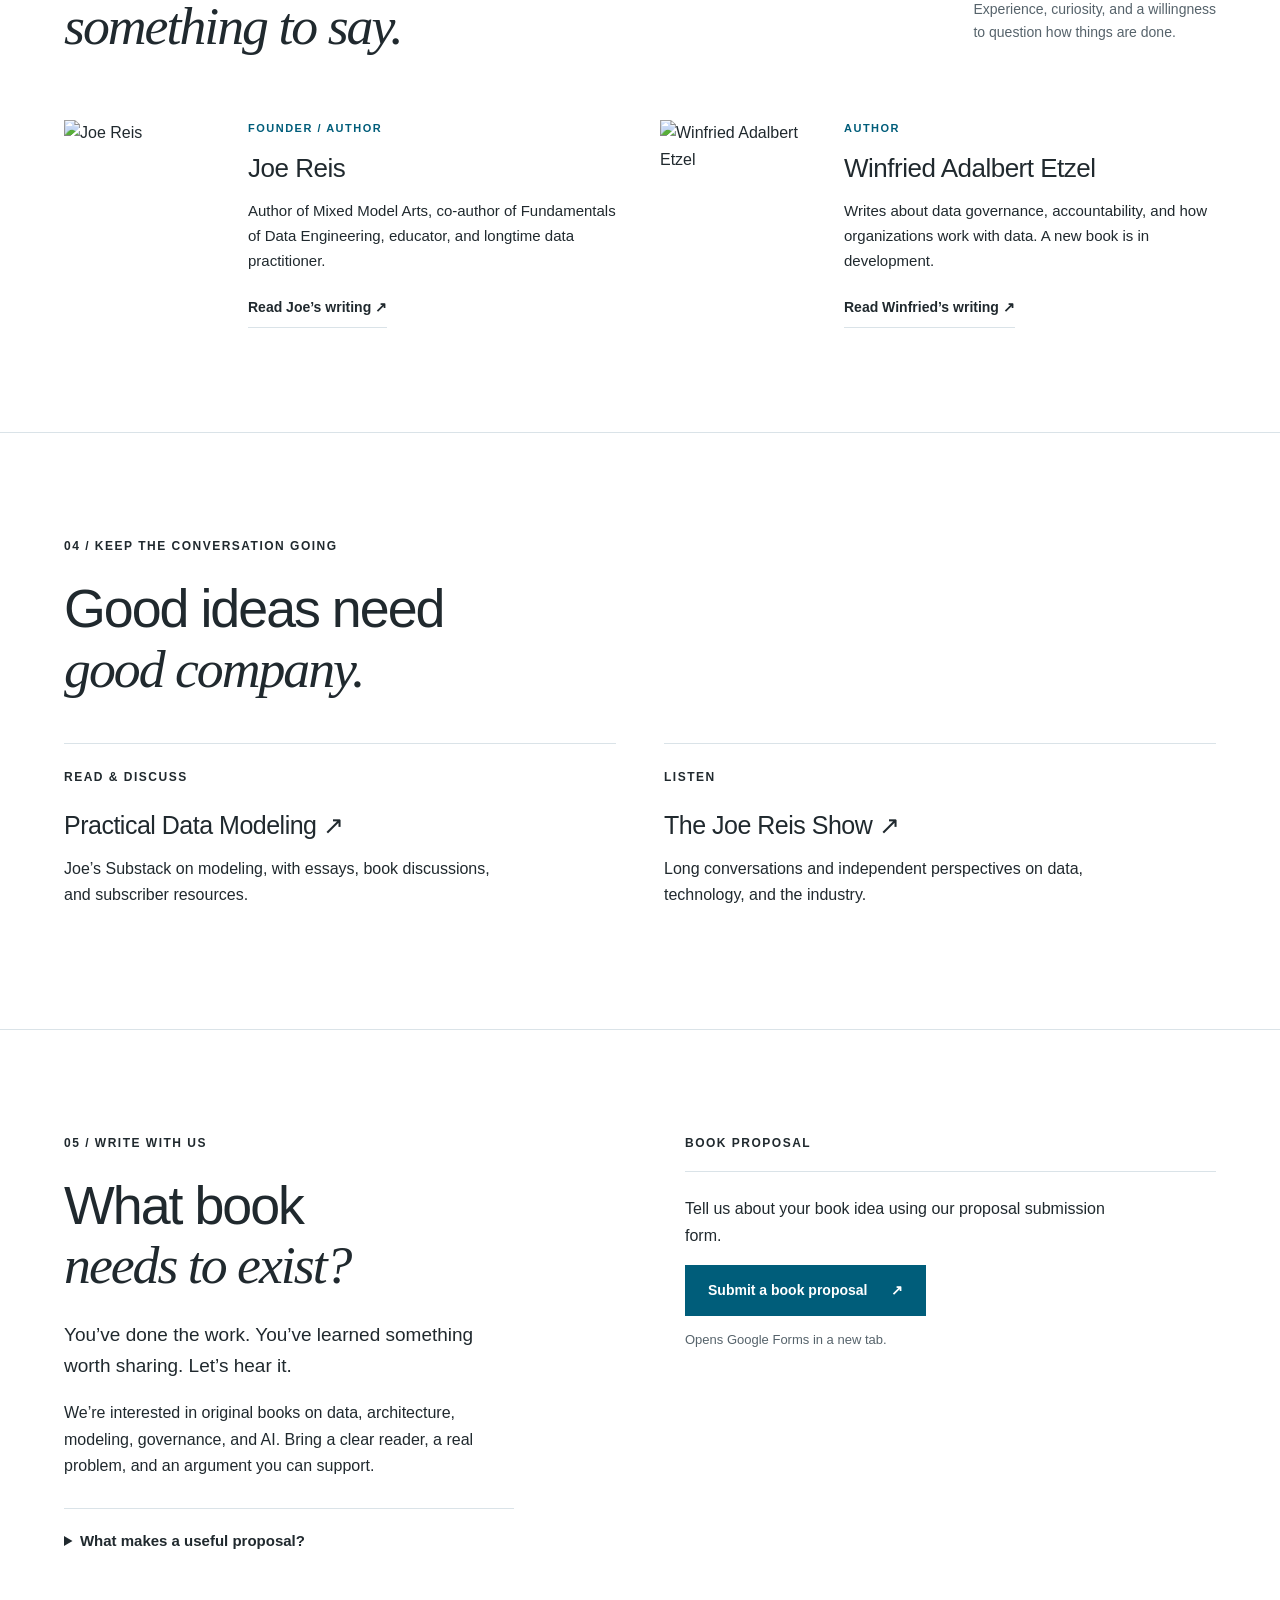
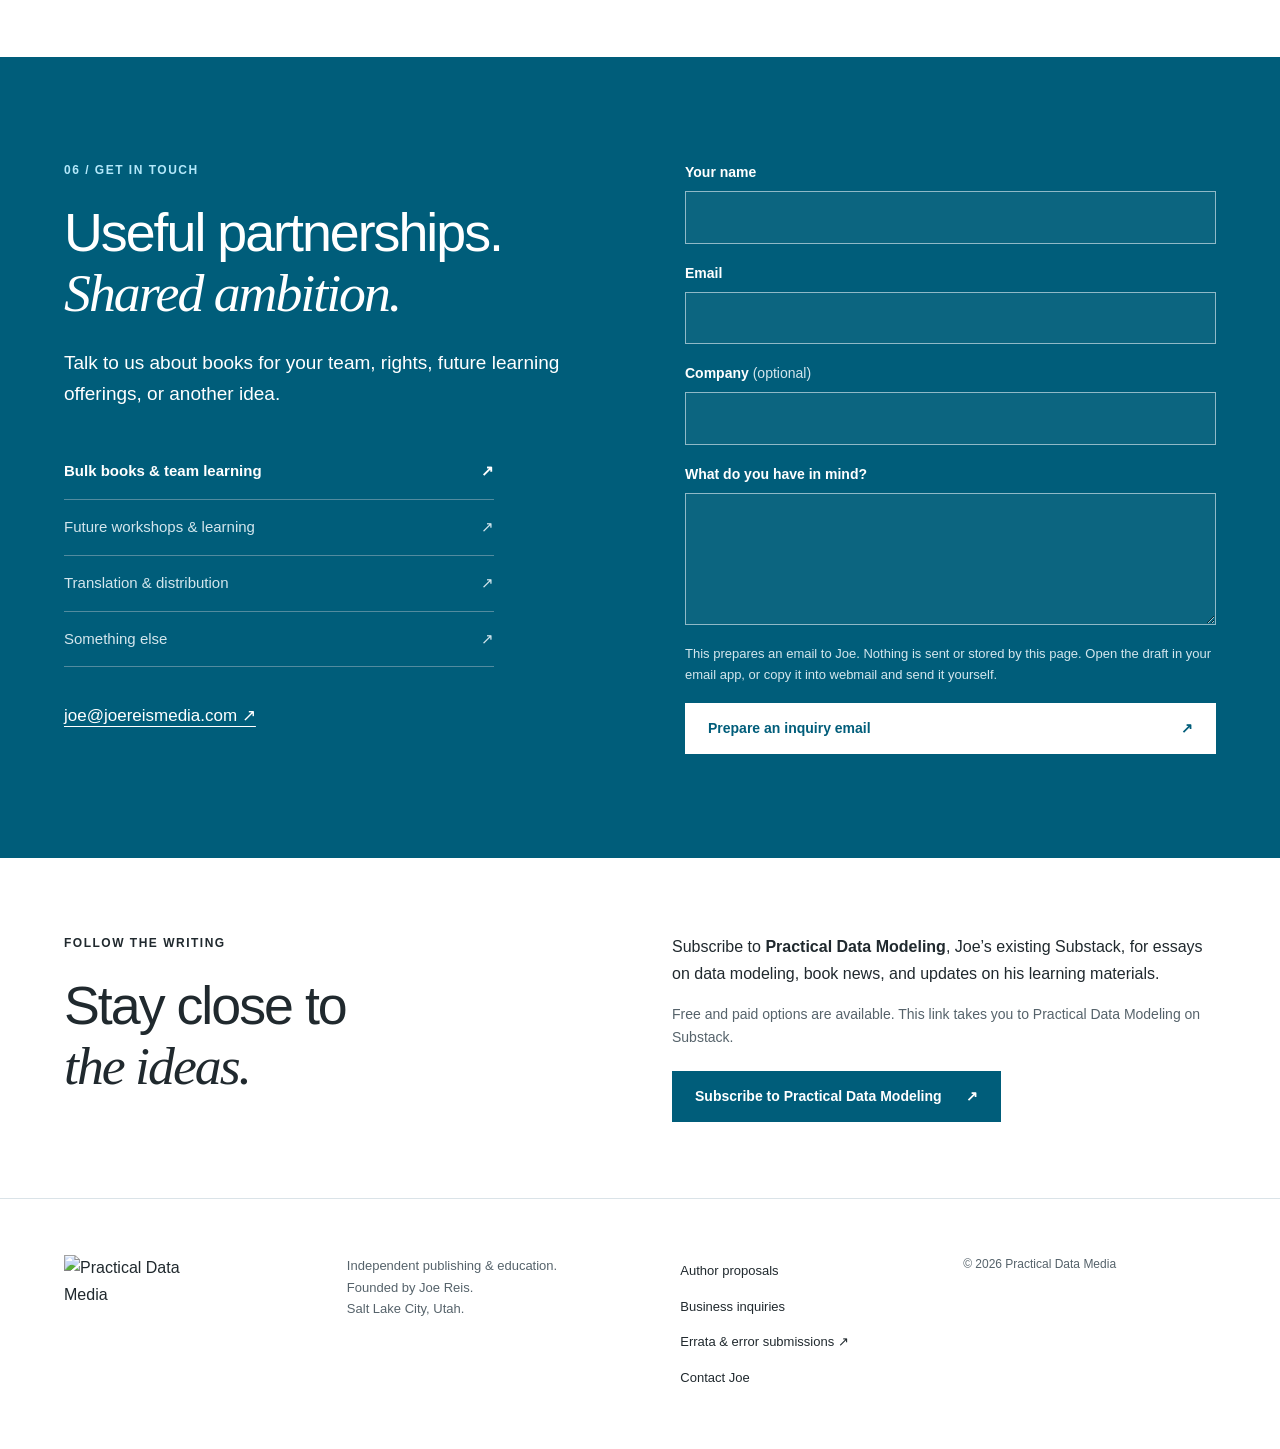
==== commit c5661775: "add errata and book submission forms" ====
--- a/index.html
+++ b/index.html
@@ -1,17 +1,129 @@
 <!doctype html>
-<html lang="en"><head><meta charset="utf-8"><meta name="viewport" content="width=device-width,initial-scale=1"><title>Practical Data Media — Fundamentals over hype.</title><meta name="description" content="Independent books and education for people working with data. Explore our catalog, meet our authors, or propose your next book."><meta name="theme-color" content="#452137"><link rel="stylesheet" href="styles.css"></head>
-<body><a class="skip" href="#main">Skip to content</a><header class="wrap"><a class="brand" href="#main" aria-label="Practical Data Media home"><span class="mark" aria-hidden="true"><i></i><i></i><i></i><i></i></span><span>Practical<br>Data Media<span class="brand-small">INDEPENDENT PUBLISHING & EDUCATION</span></span></a><button class="menu-toggle" aria-expanded="false" aria-controls="nav">Menu +</button><nav id="nav" aria-label="Main"><a href="#thesis">Our thesis</a><a href="#catalog">Books & courses</a><a href="#authors">Our authors</a><a href="#proposals">Write with us</a><a class="nav-contact" href="#business">Get in touch ↗</a></nav></header>
-<main id="main"><section class="hero wrap"><div class="hero-copy"><p class="eyebrow">FOR PEOPLE WHO DO THE WORK.</p><h1>Fundamentals<br>over <em>hype.</em></h1><p class="lead">Books and education for people who want to understand data, make better decisions, and build things that last.</p><div class="actions"><a class="button" href="#catalog">Explore the catalog <span>↗</span></a><a class="text-link" href="#thesis">What we believe ↓</a></div><p class="hero-note">Independent voices. Practical knowledge. Lasting ideas.</p></div><div class="hero-art"><span class="art-index">FROM THE PRACTICAL DATA SHELF / 001</span><div class="book-stage"><span class="circle" aria-hidden="true"></span><img src="assets/mixed-model-arts.png" width="1024" height="1536" alt="Mixed Model Arts book cover mockup" fetchpriority="high"><span class="edition">NOW READING<br><b>Mixed Model Arts</b><br>Joe Reis · Book 1</span></div></div></section>
-<div class="ticker"><div class="wrap"><span>DATA ENGINEERING</span><span>DATA MODELING</span><span>ARCHITECTURE</span><span>GOVERNANCE</span><span>AI & SEMANTICS</span></div></div>
-<section id="thesis" class="thesis wrap section"><div><p class="eyebrow">01 / OUR THESIS</p><h2>The tools will change.<br>The thinking should <em>hold up.</em></h2></div><div class="prose"><p>Working with data demands judgment. Knowing which tool to use is only part of it. You need to understand what you’re building, why it matters, and what you’re giving up along the way.</p><p>Practical Data Media publishes people with something useful to say, grounded in experience. We bring their ideas into books, courses, and conversations that help you think more clearly and do better work.</p><p class="principle">First principles. Real trade-offs. A point of view.</p></div></section>
-<section id="catalog" class="catalog section"><div class="wrap"><div class="section-head"><div><p class="eyebrow">02 / THE CATALOG</p><h2>Read deeply.<br><em>Put it to work.</em></h2></div><div class="filters" role="group" aria-label="Filter catalog"><button aria-pressed="true" data-filter="all">Everything</button><button aria-pressed="false" data-filter="book">Books</button><button aria-pressed="false" data-filter="course">Courses</button></div></div><div class="catalog-grid">
-<article class="product flagship" data-type="book"><div class="product-image"><img src="assets/mixed-model-arts.png" alt="Mixed Model Arts cover mockup" loading="lazy" width="1024" height="1536"><span class="badge">AVAILABLE</span></div><div class="product-copy"><p class="eyebrow">BOOK / DATA MODELING</p><h3>Mixed Model Arts</h3><p class="byline">Joe Reis · Book 1</p><p>The Building Blocks of Cross-Disciplinary Data Modeling. A broader repertoire for problems that don’t stay in one discipline.</p><div class="product-links"><a href="https://www.amazon.com/stores/author/B0B5KBBZDJ" target="_blank" rel="noopener noreferrer">Shop Joe’s books on Amazon ↗</a><a href="https://practicaldatamodeling.substack.com/" target="_blank" rel="noopener noreferrer">Explore digital access ↗</a></div></div></article>
-<article class="product" data-type="book"><div class="forthcoming"><span class="badge">FORTHCOMING</span><span class="eyebrow">PRACTICAL DATA MEDIA</span><h3>Data<br>Governance<br>in the Wild</h3><div class="wild-art" aria-hidden="true"><i></i><i></i><i></i></div><span>WINFRIED ADALBERT ETZEL</span><small>Title preview · final cover to come</small></div><div class="product-copy"><p class="eyebrow">BOOK / GOVERNANCE</p><h3>Data Governance in the Wild</h3><p class="byline">Winfried Adalbert Etzel</p><p>Governance for distributed data landscapes and the demands of AI. From policy on paper to accountability in practice.</p><div class="product-links"><a href="https://winfriedadalbertetzel.substack.com/" target="_blank" rel="noopener noreferrer">Read Winfried’s writing ↗</a><button class="plain-link" data-inquiry="Book release updates: Data Governance in the Wild">Ask about the release ↗</button></div></div></article>
-<article class="product course-card" data-type="course"><div class="course-art"><span class="badge">IN DEVELOPMENT</span><span class="eyebrow">LEARNING / PRACTICAL DATA MEDIA</span><h3>From the<br>page to<br><em>practice.</em></h3><span class="course-symbol" aria-hidden="true">↗</span><span>MIXED MODEL ARTS / THE COURSE</span></div><div class="product-copy"><p class="eyebrow">COURSE / DATA MODELING</p><h3>Mixed Model Arts</h3><p class="byline">With Joe Reis</p><p>Continue beyond the book. Explore the modeling choices, assumptions, and trade-offs behind real data systems.</p><div class="product-links"><button class="plain-link" data-inquiry="Course interest: Mixed Model Arts">Ask about course availability ↗</button><a href="https://practicaldatamodeling.substack.com/" target="_blank" rel="noopener noreferrer">Follow course updates ↗</a></div></div></article></div>
-<div class="elsewhere"><p class="eyebrow">ALSO BY OUR FOUNDER / PUBLISHED ELSEWHERE</p><div><span><b>Fundamentals of Data Engineering</b><small>Joe Reis & Matt Housley · O’Reilly Media</small></span><a href="https://www.oreilly.com/library/view/fundamentals-of-data/9781098108298/" target="_blank" rel="noopener noreferrer">Explore the book ↗</a></div><div data-type="course"><span><b>Data Engineering Professional Certificate</b><small>Joe Reis · DeepLearning.AI</small></span><a href="https://www.coursera.org/professional-certificates/data-engineering" target="_blank" rel="noopener noreferrer">Enroll on Coursera ↗</a></div></div></div></section>
-<section id="authors" class="section wrap"><div class="section-head"><div><p class="eyebrow">03 / THE PEOPLE BEHIND THE IDEAS</p><h2>Authors with<br><em>something to say.</em></h2></div><p class="head-note">Experience, curiosity, and a willingness<br>to question how things are done.</p></div><div class="authors"><article class="author"><img src="assets/joe.png" alt="Joe Reis portrait" width="1536" height="1024" loading="lazy"><div><p class="eyebrow">FOUNDER / AUTHOR</p><h3>Joe Reis</h3><p>Author of Mixed Model Arts, co-author of Fundamentals of Data Engineering, educator, and longtime data practitioner.</p><a href="https://joereis.substack.com/" target="_blank" rel="noopener noreferrer">Read Joe’s writing ↗</a></div></article><article class="author author-text"><div class="initials" aria-hidden="true">WE<span>GOVERNANCE / ORGANIZATIONS / DATA</span></div><div><p class="eyebrow">AUTHOR</p><h3>Winfried Adalbert Etzel</h3><p>Author of the forthcoming Data Governance in the Wild. Writing about governance, accountability, and how organizations work with data.</p><a href="https://winfriedadalbertetzel.substack.com/" target="_blank" rel="noopener noreferrer">Read Winfried’s writing ↗</a></div></article></div></section>
-<section class="community"><div class="wrap section"><p class="eyebrow">04 / KEEP THE CONVERSATION GOING</p><h2>Good ideas need<br><em>good company.</em></h2><div class="community-grid"><a href="https://practicaldatamodeling.substack.com/" target="_blank" rel="noopener noreferrer"><span>01 / READ & DISCUSS</span><h3>Practical Data Modeling ↗</h3><p>Essays, deeper explorations, and an ongoing conversation about modeling.</p></a><a href="https://practicaldatasummit.com/" target="_blank" rel="noopener noreferrer"><span>02 / MEET IN PERSON</span><h3>Practical Data Summit ↗</h3><p>January 28–29, 2027 · Salt Lake City.<br>Conversations with the people doing the work.</p></a><a href="https://podcasts.apple.com/us/podcast/the-joe-reis-show/id1676305617" target="_blank" rel="noopener noreferrer"><span>03 / LISTEN</span><h3>The Joe Reis Show ↗</h3><p>Long conversations and independent perspectives on data, technology, and the industry.</p></a></div></div></section>
-<section id="proposals" class="section wrap proposal-section"><div><p class="eyebrow">05 / WRITE WITH US</p><h2>What book<br><em>needs to exist?</em></h2><p class="lead">You’ve done the work. You’ve learned something worth sharing. Let’s hear it.</p><p>We’re interested in original books on data, architecture, modeling, governance, and AI. Bring a clear reader, a real problem, and an argument you can support.</p><details><summary>What makes a useful proposal?</summary><p>Describe who the book is for, what they’ll be able to do after reading it, and what existing books leave unanswered. Include a chapter outline, your relevant experience, and a sample if you have one. Share a read-only document link; a complete manuscript is not required.</p></details></div><form id="proposal-form"><div class="form-heading"><span>BOOK PROPOSAL</span><span>↗</span></div><div class="field-pair"><label>Your name<input name="Name" autocomplete="name" required></label><label>Email<input name="Email" type="email" autocomplete="email" required></label></div><label>Working title<input name="Working title" required></label><label>Who is it for, and what does it help them do?<textarea name="Reader and promise" rows="4" required></textarea></label><label>Why are you the person to write it?<textarea name="Author experience" rows="3" required></textarea></label><label>Proposal or sample link <span>(optional)</span><input name="Proposal link" type="url" placeholder="https://" ></label><button class="button" type="submit">Prepare my proposal email <span>↗</span></button><p class="form-note">Opens an email draft to Joe for you to review and send. No proposal is submitted or stored on this page.</p><div class="form-result" role="status" hidden></div></form></section>
-<section id="business" class="business"><div class="wrap section"><div><p class="eyebrow">06 / WORK WITH PRACTICAL DATA MEDIA</p><h2>Useful partnerships.<br><em>Shared ambition.</em></h2><p class="lead">Bring better ideas to your team, your readers, or your market.</p><div class="deal-types"><button data-topic="Bulk books and team learning" class="active">Bulk books & team learning</button><button data-topic="Workshops and speaking">Workshops & speaking</button><button data-topic="Translation and distribution rights">Translation & distribution</button><button data-topic="Other business inquiry">Something else</button></div><a href="mailto:joe@joereismedia.com">joe@joereismedia.com ↗</a></div><form id="business-form"><label>Your name<input name="Name" autocomplete="name" required></label><label>Work email<input name="Email" type="email" autocomplete="email" required></label><label>Company<input name="Company" autocomplete="organization" required></label><label>What do you have in mind?<textarea name="Inquiry" rows="4" required></textarea></label><button class="button light" type="submit">Prepare an inquiry email <span>↗</span></button><p class="form-note">Opens a draft in your email app. You review and send it.</p><div class="form-result" role="status" hidden></div></form></div></section>
-<section class="newsletter wrap"><p class="eyebrow">STAY CURIOUS.</p><h2>Ideas worth making time for.</h2><p>Follow our authors for new writing, book news, and course updates.</p><a class="button" href="https://practicaldatamodeling.substack.com/" target="_blank" rel="noopener noreferrer">Read & subscribe <span>↗</span></a></section></main>
-<footer class="wrap"><a class="brand" href="#main"><span>Practical<br>Data Media</span></a><p>Independent publishing & education.<br>Salt Lake City, Utah.</p><div><a href="#proposals">Author proposals</a><a href="#business">Business inquiries</a><a href="mailto:joe@joereismedia.com">Contact Joe</a></div><small>© 2026 Practical Data Media<br>Design mockup · publication details subject to finalization</small></footer><script src="script.js"></script></body></html>
+<html lang="en">
+<head>
+  <meta charset="utf-8">
+  <meta name="viewport" content="width=device-width, initial-scale=1">
+  <title>Practical Data Media — Independent publishing & education</title>
+  <meta name="description" content="Independent publishing and education founded by Joe Reis. Discover Mixed Model Arts, meet our authors, and propose a book. Fundamentals over hype.">
+  <meta name="theme-color" content="#005d7a">
+  <link rel="canonical" href="https://practicaldata.media/">
+  <meta property="og:type" content="website">
+  <meta property="og:site_name" content="Practical Data Media">
+  <meta property="og:title" content="Practical Data Media — Fundamentals over hype.">
+  <meta property="og:description" content="Independent publishing and education founded by Joe Reis. Practical books. Experienced voices. Ideas that hold up.">
+  <meta property="og:url" content="https://practicaldata.media/">
+  <meta property="og:image" content="https://practicaldata.media/assets/social-card.jpg">
+  <meta property="og:image:width" content="1200">
+  <meta property="og:image:height" content="630">
+  <meta property="og:image:alt" content="Practical Data Media. Fundamentals over hype. Independent publishing and education, founded by Joe Reis.">
+  <meta name="twitter:card" content="summary_large_image">
+  <meta name="twitter:title" content="Practical Data Media — Fundamentals over hype.">
+  <meta name="twitter:description" content="Independent publishing and education founded by Joe Reis. Practical books. Experienced voices. Ideas that hold up.">
+  <meta name="twitter:image" content="https://practicaldata.media/assets/social-card.jpg">
+  <meta name="twitter:image:alt" content="Practical Data Media. Fundamentals over hype. Independent publishing and education, founded by Joe Reis.">
+  <link rel="icon" href="assets/favicon.png" type="image/png" sizes="32x32">
+  <link rel="apple-touch-icon" href="assets/apple-touch-icon.png">
+  <link rel="stylesheet" href="styles.css">
+  <script src="script.js" defer></script>
+</head>
+<body>
+<a class="skip" href="#main">Skip to content</a>
+<header class="wrap">
+  <a class="brand" href="#main" aria-label="Practical Data Media home"><img class="brand-logo" src="assets/pdm-logo.webp" alt="Practical Data Media" width="472" height="478"></a>
+  <button class="menu-toggle" aria-expanded="false" aria-controls="nav" hidden>Menu +</button>
+  <nav id="nav" aria-label="Main">
+    <a href="#thesis">Our story</a><a href="#catalog">Books & learning</a><a href="#authors">Our authors</a><a href="#proposals">Write with us</a><a class="nav-contact" href="#business">Get in touch ↗</a>
+  </nav>
+</header>
+<main id="main">
+  <section class="hero wrap" aria-labelledby="hero-title">
+    <div class="hero-copy">
+      <p class="eyebrow">INDEPENDENT PUBLISHING & EDUCATION</p>
+      <h1 id="hero-title">Fundamentals<br>over <em>hype.</em></h1>
+      <p class="lead">Practical Data Media is an independent publishing and education company founded by Joe Reis. We publish practical books from experienced voices and are developing new ways to help people learn.</p>
+      <div class="actions"><a class="button" href="#catalog">Discover our first release <span aria-hidden="true">↗</span></a><a class="text-link" href="#proposals">Write with us ↓</a></div>
+      <p class="hero-note">For people who work with data and want their thinking to hold up.</p>
+    </div>
+    <a class="hero-art" href="#catalog" aria-label="Discover Mixed Model Arts by Joe Reis">
+      <span class="art-index">OUR FIRST RELEASE / AVAILABLE NOW</span>
+      <div class="book-stage"><span class="circle" aria-hidden="true"></span><img src="assets/mixed-model-arts.webp" width="814" height="1085" alt="Mixed Model Arts, Book 1, by Joe Reis. Foreword by Bill Inmon." fetchpriority="high"><span class="edition">FROM THE PRACTICAL DATA SHELF<br><b>Mixed Model Arts</b><br>Joe Reis · Book 1</span></div>
+    </a>
+  </section>
+  <div class="ticker"><div class="wrap"><span>DATA ENGINEERING</span><span>DATA MODELING</span><span>ARCHITECTURE</span><span>GOVERNANCE</span><span>AI & SEMANTICS</span></div></div>
+
+  <section id="thesis" class="thesis wrap section" aria-labelledby="thesis-title">
+    <div><p class="eyebrow">01 / WHY PRACTICAL DATA MEDIA</p><h2 id="thesis-title">The tools will change.<br>The thinking should <em>hold up.</em></h2></div>
+    <div class="prose">
+      <p>Working with data demands judgment. Knowing which tool to use is only part of it. You need to understand what you’re building, why it matters, and what you’re giving up along the way.</p>
+      <p>Practical Data Media publishes people with something useful to say, grounded in experience. Our books make room for depth, disagreement, and ideas you can put to work.</p>
+      <div class="founder-note"><h3>Why I started this</h3><p>I started Practical Data Media to give experienced practitioners a place to share what they’ve learned. The goal is straightforward: publish useful books that help people think clearly and do better work.</p><p class="signature">Joe Reis · Founder</p></div>
+    </div>
+  </section>
+
+  <section id="catalog" class="catalog section" aria-labelledby="catalog-title">
+    <div class="wrap">
+      <div class="section-head"><div><p class="eyebrow">02 / BOOKS & LEARNING</p><h2 id="catalog-title">Read deeply.<br><em>Put it to work.</em></h2></div><p class="head-note">Start with our first release.</p></div>
+      <article class="featured-book" aria-labelledby="book-title">
+        <div class="product-image"><img src="assets/mixed-model-arts.webp" alt="Mixed Model Arts book cover" loading="lazy" width="814" height="1085"><span class="badge">AVAILABLE NOW</span></div>
+        <div class="product-copy">
+          <p class="eyebrow">BOOK / DATA MODELING</p><h3 id="book-title">Mixed Model Arts</h3><p class="subtitle">The Building Blocks of Cross-Disciplinary Data Modeling</p><p class="byline">Joe Reis · Book 1 · Foreword by Bill Inmon</p>
+          <p>Data problems don’t stay in one discipline. Build a broader modeling repertoire, connect approaches, and make decisions that fit the problem in front of you.</p>
+          <div class="product-links"><a class="button" href="https://www.amazon.com/dp/B0HLH66NBJ" target="_blank" rel="noopener noreferrer">Buy Mixed Model Arts <span aria-hidden="true">↗</span></a><a class="text-link" href="https://buy.stripe.com/28E6oIdRE3fjeDw1ci8Zq01" target="_blank" rel="noopener noreferrer">Buy the book direct ↗</a></div>
+          <div class="digital-note"><h4>Already a Practical Data Modeling subscriber?</h4><p>The ebook is included with annual and founding subscriptions. <a href="https://practicaldatamodeling.substack.com/p/a-quick-update-on-ebook-access" target="_blank" rel="noopener noreferrer">Check ebook access and membership details ↗</a></p></div>
+          <div class="digital-note"><h4>Errata & error submissions</h4><p>Spotted a typo or an error? Help us improve our books. <a href="https://forms.gle/wvrFxJ2jiDjB44FE7" target="_blank" rel="noopener noreferrer">Report an error ↗</a></p></div>
+        </div>
+      </article>
+      <div class="upcoming">
+        <div><p class="eyebrow">WHAT’S NEXT</p><h3>More to learn.<br> More voices to hear.</h3></div>
+        <div><h4>New books</h4><p>More titles are in development, including work from Winfried Adalbert Etzel. We’ll share details as they’re ready.</p><a class="text-link" href="#authors">Meet our authors ↓</a></div>
+        <div><h4>Courses & workshops</h4><p>We’re developing learning materials to take ideas from the page into practice. These offerings aren’t available yet.</p><a class="text-link" href="#updates">Follow the writing & updates ↓</a></div>
+      </div>
+      <div class="elsewhere"><p class="eyebrow">ALSO BY OUR FOUNDER / PUBLISHED BY O’REILLY MEDIA</p><div><span><b>Fundamentals of Data Engineering</b><small>Joe Reis & Matt Housley</small></span><a class="text-link" href="https://www.oreilly.com/library/view/fundamentals-of-data/9781098108298/" target="_blank" rel="noopener noreferrer">Explore the book ↗</a></div></div>
+    </div>
+  </section>
+
+  <section id="authors" class="section wrap" aria-labelledby="authors-title">
+    <div class="section-head"><div><p class="eyebrow">03 / THE PEOPLE BEHIND THE IDEAS</p><h2 id="authors-title">Authors with<br><em>something to say.</em></h2></div><p class="head-note">Experience, curiosity, and a willingness<br>to question how things are done.</p></div>
+    <div class="authors">
+      <article class="author"><img src="assets/joe.webp" alt="Joe Reis" width="768" height="512" loading="lazy"><div><p class="eyebrow">FOUNDER / AUTHOR</p><h3>Joe Reis</h3><p>Author of Mixed Model Arts, co-author of Fundamentals of Data Engineering, educator, and longtime data practitioner.</p><a class="text-link" href="https://joereis.substack.com/" target="_blank" rel="noopener noreferrer">Read Joe’s writing ↗</a></div></article>
+      <article class="author"><img src="assets/winfried.webp" alt="Winfried Adalbert Etzel" width="480" height="480" loading="lazy"><div><p class="eyebrow">AUTHOR</p><h3>Winfried Adalbert Etzel</h3><p>Writes about data governance, accountability, and how organizations work with data. A new book is in development.</p><a class="text-link" href="https://winfriedadalbertetzel.substack.com/" target="_blank" rel="noopener noreferrer">Read Winfried’s writing ↗</a></div></article>
+    </div>
+  </section>
+
+  <section class="community" aria-labelledby="community-title"><div class="wrap section">
+    <p class="eyebrow">04 / KEEP THE CONVERSATION GOING</p><h2 id="community-title">Good ideas need<br><em>good company.</em></h2>
+    <div class="community-grid">
+      <a href="https://practicaldatamodeling.substack.com/" target="_blank" rel="noopener noreferrer"><span class="eyebrow">READ & DISCUSS</span><h3>Practical Data Modeling ↗</h3><p>Joe’s Substack on modeling, with essays, book discussions, and subscriber resources.</p></a>
+      <a href="https://podcasts.apple.com/us/podcast/the-joe-reis-show/id1676305617" target="_blank" rel="noopener noreferrer"><span class="eyebrow">LISTEN</span><h3>The Joe Reis Show ↗</h3><p>Long conversations and independent perspectives on data, technology, and the industry.</p></a>
+    </div>
+  </div></section>
+
+  <section id="proposals" class="section wrap proposal-section" aria-labelledby="proposals-title">
+    <div><p class="eyebrow">05 / WRITE WITH US</p><h2 id="proposals-title">What book<br><em>needs to exist?</em></h2><p class="lead">You’ve done the work. You’ve learned something worth sharing. Let’s hear it.</p><p>We’re interested in original books on data, architecture, modeling, governance, and AI. Bring a clear reader, a real problem, and an argument you can support.</p><details><summary>What makes a useful proposal?</summary><p>Describe who the book is for, what they’ll be able to do after reading it, and what existing books leave unanswered. Include a chapter outline, your relevant experience, and a sample if you have one. Share a read-only document link; a complete manuscript is not required.</p></details></div>
+    <div>
+      <div class="form-heading">BOOK PROPOSAL</div>
+      <p>Tell us about your book idea using our proposal submission form.</p>
+      <a class="button" href="https://forms.gle/8eqnfxzNjoAT2Thw6" target="_blank" rel="noopener noreferrer">Submit a book proposal <span aria-hidden="true">↗</span></a>
+      <p class="form-note">Opens Google Forms in a new tab.</p>
+    </div>
+  </section>
+
+  <section id="business" class="business" aria-labelledby="business-title"><div class="wrap section">
+    <div><p class="eyebrow">06 / GET IN TOUCH</p><h2 id="business-title">Useful partnerships.<br><em>Shared ambition.</em></h2><p class="lead">Talk to us about books for your team, rights, future learning offerings, or another idea.</p>
+      <div class="deal-types" role="group" aria-label="Choose an inquiry topic"><button type="button" data-topic="Bulk books and team learning" aria-pressed="true" class="active">Bulk books & team learning</button><button type="button" data-topic="Future workshops and learning" aria-pressed="false">Future workshops & learning</button><button type="button" data-topic="Translation and distribution rights" aria-pressed="false">Translation & distribution</button><button type="button" data-topic="Other inquiry" aria-pressed="false">Something else</button></div>
+      <a class="contact-email" href="mailto:joe@joereismedia.com">joe@joereismedia.com ↗</a>
+    </div>
+    <form id="business-form" action="mailto:joe@joereismedia.com" method="post" enctype="text/plain">
+      <label>Your name<input name="Name" autocomplete="name" required maxlength="120"></label><label>Email<input name="Email" type="email" autocomplete="email" required maxlength="254"></label><label>Company <span>(optional)</span><input name="Company" autocomplete="organization" maxlength="200"></label><label>What do you have in mind?<textarea name="Inquiry" rows="4" required maxlength="6000"></textarea></label>
+      <p class="form-note" id="business-note">This prepares an email to Joe. Nothing is sent or stored by this page. Open the draft in your email app, or copy it into webmail and send it yourself.</p>
+      <button class="button light" type="submit" aria-describedby="business-note">Prepare an inquiry email <span aria-hidden="true">↗</span></button>
+      <div class="form-result" tabindex="-1" aria-label="Prepared inquiry email" hidden></div>
+      <noscript><p>Email Joe directly at <a href="mailto:joe@joereismedia.com">joe@joereismedia.com</a>.</p></noscript>
+    </form>
+  </div></section>
+
+  <section id="updates" class="newsletter wrap" aria-labelledby="updates-title"><div><p class="eyebrow">FOLLOW THE WRITING</p><h2 id="updates-title">Stay close to<br><em>the ideas.</em></h2></div><div><p>Subscribe to <strong>Practical Data Modeling</strong>, Joe’s existing Substack, for essays on data modeling, book news, and updates on his learning materials.</p><p class="subscription-note">Free and paid options are available. This link takes you to Practical Data Modeling on Substack.</p><a class="button" href="https://practicaldatamodeling.substack.com/subscribe" target="_blank" rel="noopener noreferrer">Subscribe to Practical Data Modeling <span aria-hidden="true">↗</span></a></div></section>
+</main>
+<footer class="wrap"><a class="brand" href="#main" aria-label="Practical Data Media home"><img class="brand-logo" src="assets/pdm-logo.webp" alt="Practical Data Media" width="472" height="478" loading="lazy"></a><p>Independent publishing & education.<br>Founded by Joe Reis.<br>Salt Lake City, Utah.</p><div><a href="#proposals">Author proposals</a><a href="#business">Business inquiries</a><a href="https://forms.gle/wvrFxJ2jiDjB44FE7" target="_blank" rel="noopener noreferrer">Errata & error submissions ↗</a><a href="mailto:joe@joereismedia.com">Contact Joe</a></div><small>© 2026 Practical Data Media</small></footer>
+</body>
+</html>
--- a/styles.css
+++ b/styles.css
@@ -1,2 +1,217 @@
-:root{--paper:#f7f3ea;--ink:#262329;--plum:#452137;--pink:#e53676;--line:#d8d1c6;--muted:#656068}*{box-sizing:border-box}html{scroll-behavior:smooth;scroll-padding-top:30px}body{margin:0;background:var(--paper);color:var(--ink);font:16px/1.6 Arial,Helvetica,sans-serif}a{color:inherit;text-decoration:none}button,input,textarea{font:inherit}button,a,input,textarea,summary{-webkit-tap-highlight-color:transparent}button{cursor:pointer}a:hover{color:var(--pink)}a:focus-visible,button:focus-visible,input:focus-visible,textarea:focus-visible,summary:focus-visible{outline:3px solid var(--pink);outline-offset:5px}.wrap{max-width:1360px;margin:auto;padding-left:56px;padding-right:56px}.section{padding-top:100px;padding-bottom:100px}header{min-height:130px;display:flex;align-items:center;justify-content:space-between;gap:24px;border-bottom:1px solid var(--line)}.brand{display:flex;gap:12px;font-size:25px;font-weight:800;line-height:.98;letter-spacing:-1px}.brand-small{display:block;font-size:8px;letter-spacing:1.3px;margin-top:10px;font-weight:500}.mark{display:grid;grid-template-columns:12px 12px;gap:5px;align-self:center;transform:rotate(-15deg)}.mark i{width:12px;height:12px;background:var(--pink)}.mark i:nth-child(2),.mark i:nth-child(3){background:var(--plum)}nav{display:flex;gap:26px;align-items:center;font-size:13px;font-weight:600}.nav-contact{border-bottom:1px solid var(--ink);padding-bottom:5px}.menu-toggle{display:none}.eyebrow{font-size:10px;font-weight:700;letter-spacing:1.6px;line-height:1.5;margin:0 0 23px}.hero{display:grid;grid-template-columns:1.1fr 1fr;align-items:center;padding-top:65px;padding-bottom:65px;gap:20px}.hero h1{font-size:clamp(65px,7.2vw,104px);line-height:.98;letter-spacing:-6px;font-weight:500;margin:28px 0 30px}em{font-family:Georgia,'Times New Roman',serif;font-weight:400}h1 em{color:var(--plum)}.lead{font-size:19px;line-height:1.6;max-width:470px}.hero .lead{max-width:450px;margin-bottom:32px}.actions{display:flex;align-items:center;gap:28px}.button{background:var(--plum);color:white;display:inline-flex;align-items:center;justify-content:space-between;gap:35px;padding:14px 23px;border:1px solid var(--plum);font-size:13px;font-weight:600;transition:background .2s}.button:hover{color:white;background:#6c284d}.text-link{font-size:12px;border-bottom:1px solid var(--line);padding:6px 0}.hero-note{font-size:11px;color:var(--muted);margin-top:38px}.hero-art{background:#eee7df;position:relative;overflow:hidden;min-width:0}.art-index{display:block;font-size:8px;letter-spacing:1.8px;padding:24px}.book-stage{height:445px;position:relative;display:flex;align-items:center;justify-content:center}.book-stage img{width:255px;height:auto;z-index:1;transform:rotate(7deg);filter:drop-shadow(18px 20px 14px #301b252f)}.circle{position:absolute;width:340px;height:340px;background:#d6becb;border-radius:50%;top:26px}.edition{position:absolute;bottom:24px;left:24px;font-size:9px;line-height:1.8;z-index:2}.edition b{font-size:13px}.ticker{border-top:1px solid var(--line);border-bottom:1px solid var(--line)}.ticker>div{display:flex;justify-content:space-between;padding-top:20px;padding-bottom:20px;gap:12px;font-size:10px;font-weight:600;letter-spacing:1.5px}.thesis{display:grid;grid-template-columns:1fr 1fr;gap:90px}h2{font-size:clamp(36px,4.2vw,57px);line-height:1.08;letter-spacing:-2px;font-weight:500;margin:0 0 24px}.prose{font-size:17px}.prose p:first-child{margin-top:0}.principle{font-weight:bold;font-size:13px;border-top:1px solid var(--line);padding-top:25px;margin-top:30px}.catalog{background:#ede8df}.section-head{display:flex;justify-content:space-between;align-items:flex-end;gap:30px;margin-bottom:40px}.filters{display:flex;padding-bottom:24px;gap:8px}.filters button{border:1px solid #bcb2aa;border-radius:30px;background:transparent;font-size:12px;padding:8px 17px}.filters button[aria-pressed=true]{background:var(--plum);border-color:var(--plum);color:white}.catalog-grid{display:grid;grid-template-columns:repeat(3,1fr);gap:27px}.product{min-width:0}.product-image,.forthcoming,.course-art{height:345px;position:relative;overflow:hidden}.product-image{background:#e1d1d9;display:flex;align-items:center;justify-content:center}.product-image img{height:275px;width:auto;filter:drop-shadow(12px 14px 8px #45213725)}.badge{position:absolute;right:15px;top:15px;z-index:2;background:var(--paper);padding:4px 8px;font-size:8px;font-weight:bold;letter-spacing:1px}.product-copy{padding-top:24px}.product-copy .eyebrow{margin-bottom:10px;font-size:9px}h3{font-size:25px;font-weight:500;line-height:1.15;letter-spacing:-.5px;margin:0 0 13px}.product-copy p{font-size:13px;line-height:1.7}.product-copy .byline{font-size:11px;color:var(--muted);margin:0 0 18px}.product-links{display:grid;gap:10px;margin-top:24px;font-size:12px;font-weight:600}.plain-link{border:0;background:none;padding:0;text-align:left;font-size:12px;font-weight:600;color:inherit}.plain-link:hover{color:var(--pink)}.forthcoming{background:#263e3b;color:#f6f2e9;padding:32px}.forthcoming>.eyebrow{display:block;margin-top:20px;font-size:8px}.forthcoming h3{font-family:Georgia,serif;font-size:37px;line-height:1.05}.forthcoming>span:not(.badge):last-of-type{font-size:9px;letter-spacing:1px;position:absolute;bottom:40px}.forthcoming small{position:absolute;bottom:14px;font-size:9px;color:#c0d1c7}.wild-art{display:flex;gap:10px;position:absolute;right:25px;bottom:55px;transform:rotate(-28deg)}.wild-art i{width:26px;height:85px;border:1px solid #c4b77f;border-radius:50%}.course-art{background:var(--plum);color:var(--paper);padding:35px}.course-art>.eyebrow{display:block;font-size:8px;margin-top:24px}.course-art h3{font-size:47px;line-height:1.03}.course-art h3 em{color:#ee9dbd}.course-art>span:last-child{position:absolute;bottom:23px;font-size:8px;letter-spacing:1.3px}.course-symbol{font-size:100px;position:absolute;right:25px;bottom:40px;color:#ba8aa7}.elsewhere{margin-top:50px;border-top:1px solid #c9beb4;padding-top:28px}.elsewhere>div{display:flex;align-items:center;justify-content:space-between;border-top:1px solid var(--line);padding:19px 0;gap:20px}.elsewhere small{display:block;font-size:11px;color:var(--muted);margin-top:5px}.elsewhere b{font-size:15px;font-weight:500}.elsewhere a{font-size:12px;white-space:nowrap}.head-note{font-size:13px;color:var(--muted);padding-bottom:22px}.authors{display:grid;grid-template-columns:1fr 1fr;gap:30px}.author{display:grid;grid-template-columns:170px 1fr;gap:24px}.author img{width:170px;height:220px;object-fit:cover;object-position:35%}.author p{font-size:13px}.author .eyebrow{font-size:9px;margin-bottom:16px}.author a{font-size:12px;font-weight:600}.initials{display:flex;background:#cbbcaf;align-items:center;justify-content:center;position:relative;font-family:Georgia,serif;font-size:60px;height:220px;color:var(--plum)}.initials span{position:absolute;bottom:12px;font-family:Arial;font-size:6px;letter-spacing:.7px;text-align:center}.community{background:#e3e7dd}.community-grid{display:grid;grid-template-columns:repeat(3,1fr);gap:40px;margin-top:50px}.community-grid a{border-top:1px solid #a9b1a0;padding-top:22px}.community-grid span{font-size:9px;letter-spacing:1px}.community-grid h3{font-size:21px;margin-top:20px}.community-grid p{font-size:13px;max-width:300px}.proposal-section{display:grid;grid-template-columns:1fr 1fr;gap:100px}.proposal-section>div>p:not(.eyebrow){max-width:420px}.proposal-section>div>p:not(.lead):not(.eyebrow){font-size:14px}details{font-size:13px;margin-top:28px;max-width:420px;border-top:1px solid var(--line);padding-top:20px}summary{font-weight:bold;cursor:pointer}form{min-width:0}label{display:block;font-size:11px;font-weight:600;margin:0 0 17px}label span{color:var(--muted);font-weight:normal}input,textarea{display:block;width:100%;border:1px solid #bfb7ac;border-radius:0;background:#fcfaf5;padding:11px 12px;margin-top:6px;font-size:14px;color:var(--ink)}textarea{resize:vertical}.field-pair{display:grid;grid-template-columns:1fr 1fr;gap:18px}.form-heading{display:flex;justify-content:space-between;font-size:10px;letter-spacing:1.5px;padding-bottom:18px;margin-bottom:24px;border-bottom:1px solid var(--line)}form .button{width:100%;margin-top:5px}.form-note{font-size:10px;line-height:1.6;color:var(--muted)}.form-result{font-size:12px;padding:15px;border:1px solid var(--line);margin-top:14px}.form-result a{display:block;font-weight:bold;text-decoration:underline;margin-top:10px}.form-result button{padding:5px 10px;margin-top:10px}.business{background:var(--plum);color:var(--paper)}.business>.wrap{display:grid;grid-template-columns:1fr 1fr;gap:100px}.business .eyebrow{color:#dda5bf}.business input,.business textarea{background:#ffffff0a;color:var(--paper);border-color:#856478}.business .form-note{color:#cbb3c2}.business .light{background:var(--paper);color:var(--plum);border-color:var(--paper)}.business>div>div>a{font-size:15px}.deal-types{display:grid;margin:35px 0;max-width:410px}.deal-types button{background:none;border:none;border-bottom:1px solid #77596b;padding:13px 0;color:#c8b7c1;text-align:left;font-size:14px}.deal-types button.active{color:#fff}.deal-types button::after{content:'↗';float:right}.newsletter{padding-top:70px;padding-bottom:70px;display:grid;grid-template-columns:1.2fr 1fr;gap:12px 70px;border-bottom:1px solid var(--line)}.newsletter .eyebrow{grid-column:1/-1;margin-bottom:0}.newsletter h2{font-size:36px;grid-row:2/4}.newsletter p{font-size:13px;margin:0}.newsletter .button{justify-self:start;padding:12px 20px;margin-top:10px}footer{padding-top:45px;padding-bottom:45px;display:grid;grid-template-columns:1fr 1fr 1fr 1fr;gap:30px;align-items:start}footer p{font-size:11px;margin:0;color:var(--muted)}footer>div{display:grid;font-size:11px;gap:7px}footer small{font-size:9px;color:var(--muted)}.skip{position:absolute;left:10px;top:-80px;background:var(--plum);color:white;padding:12px;z-index:10}.skip:focus{top:10px}[hidden]{display:none!important}
-@media(min-width:1600px){.hero{padding-top:85px;padding-bottom:85px}.book-stage{height:490px}}@media(max-width:1100px){.wrap{padding-left:32px;padding-right:32px}nav{gap:15px;font-size:11px}.hero h1{letter-spacing:-4px}.thesis,.proposal-section,.business>.wrap{gap:45px}.author{grid-template-columns:120px 1fr;gap:18px}.author img,.initials{width:120px;height:200px}.catalog-grid{gap:18px}.forthcoming{padding:24px}.forthcoming h3{font-size:33px}.course-art{padding:25px}.product-image,.forthcoming,.course-art{height:320px}.community-grid{gap:24px}}@media(max-width:760px){.wrap{padding-left:22px;padding-right:22px}header{min-height:100px;flex-wrap:wrap;position:relative}.brand{font-size:21px}.brand-small{font-size:6px}.menu-toggle{display:block;border:0;background:none;font-size:12px}nav{display:none;flex-basis:100%;padding:5px 0 20px;flex-wrap:wrap;font-size:12px;gap:15px 20px}nav.open{display:flex}.hero{grid-template-columns:1fr;padding-top:40px;padding-bottom:35px;gap:30px}.hero h1{font-size:64px;letter-spacing:-3px}.hero .lead{font-size:17px}.hero-note{margin-top:25px}.book-stage{height:365px}.book-stage img{width:215px}.circle{width:280px;height:280px}.ticker>div{flex-wrap:wrap;justify-content:center;font-size:8px;gap:12px 22px}.section{padding-top:60px;padding-bottom:60px}.thesis,.proposal-section,.business>.wrap{grid-template-columns:1fr;gap:30px}h2{font-size:39px}.prose{font-size:15px}.section-head{display:block;margin-bottom:28px}.filters{padding:10px 0 0}.catalog-grid{grid-template-columns:1fr;gap:40px}.product{display:grid;grid-template-columns:145px 1fr;gap:18px}.product-image,.forthcoming,.course-art{height:225px}.product-image img{height:185px}.product-copy{padding-top:0}.product-copy h3{font-size:22px}.product-copy p{font-size:12px}.product-copy .byline{margin-bottom:12px}.product-links{font-size:11px;margin-top:15px}.plain-link{font-size:11px}.badge{font-size:6px;right:8px;top:8px}.forthcoming{padding:15px}.forthcoming h3{font-size:24px}.forthcoming>.eyebrow{font-size:6px;margin-top:22px}.forthcoming>span:not(.badge):last-of-type{font-size:6px;bottom:31px}.forthcoming small{font-size:6px;bottom:13px}.wild-art{display:none}.course-art{padding:15px}.course-art>.eyebrow{font-size:6px;margin-top:20px}.course-art h3{font-size:29px}.course-art>span:last-child{font-size:6px;bottom:16px}.course-symbol{font-size:65px;right:12px;bottom:27px}.elsewhere>div{align-items:flex-start;flex-direction:column;gap:10px}.authors{grid-template-columns:1fr;gap:35px}.author{grid-template-columns:120px 1fr}.head-note{padding:0}.community-grid{grid-template-columns:1fr;gap:25px}.community-grid h3{margin-top:12px}.community-grid p{max-width:none}.newsletter{grid-template-columns:1fr;gap:14px}.newsletter h2{grid-row:auto;font-size:32px}.newsletter .eyebrow{grid-column:auto}footer{grid-template-columns:1fr 1fr;gap:30px}.actions{gap:20px}.button{gap:20px}.field-pair{grid-template-columns:1fr;gap:0}}@media(prefers-reduced-motion:reduce){html{scroll-behavior:auto}*{transition:none!important}}
+:root {
+  --paper: #fff;
+  --ink: #20292e;
+  --brand: #005d7a;
+  --brand-dark: #00465c;
+  --accent: #007da6;
+  --cyan: #00aeef;
+  --tint: #f1f7fa;
+  --line: #dae3e8;
+  --muted: #56636b;
+}
+* { box-sizing: border-box; }
+html { scroll-behavior: smooth; scroll-padding-top: 30px; }
+body { margin: 0; background: var(--paper); color: var(--ink); font: 16px/1.65 Arial, Helvetica, sans-serif; }
+a { color: inherit; text-decoration: none; }
+button, input, textarea { font: inherit; }
+button, a, input, textarea, summary { -webkit-tap-highlight-color: transparent; }
+button { cursor: pointer; }
+a:hover { color: var(--accent); }
+a:focus-visible, button:focus-visible, input:focus-visible, textarea:focus-visible, summary:focus-visible { outline: 3px solid var(--accent); outline-offset: 5px; }
+[hidden] { display: none !important; }
+img { display: block; max-width: 100%; }
+.wrap { max-width: 1440px; margin: auto; padding-left: 64px; padding-right: 64px; }
+.section { padding-top: 104px; padding-bottom: 104px; }
+header { min-height: 216px; padding-top: 20px; padding-bottom: 20px; display: flex; align-items: center; justify-content: space-between; gap: 24px; border-bottom: 1px solid var(--line); }
+.brand { display: flex; flex-shrink: 0; align-items: center; }
+.brand-logo { width: 168px; height: auto; }
+nav { display: flex; gap: 26px; align-items: center; font-size: 14px; font-weight: 600; }
+nav a { padding-top: 10px; padding-bottom: 10px; }
+.nav-contact { border-bottom: 1px solid var(--ink); }
+.menu-toggle { display: none; }
+.eyebrow { font-size: 12px; font-weight: 700; letter-spacing: 1.5px; line-height: 1.5; margin: 0 0 24px; }
+.hero { display: grid; grid-template-columns: 1.12fr 1fr; align-items: center; padding-top: 76px; padding-bottom: 76px; gap: 64px; }
+.hero-copy, .hero-art, .product-copy { min-width: 0; }
+h1 { font-size: clamp(58px, 7.1vw, 102px); line-height: 1; letter-spacing: -5px; font-weight: 500; margin: 24px 0 30px; }
+em { font-family: Georgia, 'Times New Roman', serif; font-weight: 400; }
+h1 em { color: var(--brand); }
+.lead { font-size: 19px; line-height: 1.65; max-width: 510px; }
+.hero .lead { margin-bottom: 32px; }
+.actions { display: flex; flex-wrap: wrap; align-items: center; gap: 20px 28px; }
+.button { background: var(--brand); color: #fff; display: inline-flex; align-items: center; justify-content: space-between; gap: 24px; padding: 14px 22px; border: 1px solid var(--brand); font-size: 14px; line-height: 1.5; font-weight: 600; min-height: 48px; transition: background .2s; text-align: left; }
+.button:hover { color: #fff; background: var(--brand-dark); }
+.button span { flex-shrink: 0; }
+.text-link { font-size: 14px; font-weight: 600; border-bottom: 1px solid var(--line); padding: 8px 0; display: inline-block; }
+.hero-note { font-size: 13px; color: var(--muted); margin-top: 32px; max-width: 400px; }
+.hero-art { background: var(--tint); position: relative; overflow: hidden; color: var(--ink); }
+.hero-art:hover { color: var(--ink); }
+.art-index { display: block; font-size: 11px; letter-spacing: 1.4px; padding: 24px; }
+.book-stage { height: 450px; position: relative; display: flex; align-items: center; justify-content: center; padding-bottom: 30px; }
+.book-stage img { width: 255px; height: auto; z-index: 1; transform: rotate(7deg); filter: drop-shadow(18px 20px 14px #003c552b); }
+.circle { position: absolute; width: 330px; height: 330px; background: #cde9f4; border-radius: 50%; top: 28px; }
+.edition { position: absolute; bottom: 20px; left: 24px; font-size: 10px; line-height: 1.7; z-index: 2; }
+.edition b { font-size: 14px; }
+.ticker { border-top: 1px solid var(--line); border-bottom: 1px solid var(--line); }
+.ticker > div { display: flex; flex-wrap: wrap; justify-content: space-between; padding-top: 20px; padding-bottom: 20px; gap: 12px 24px; font-size: 11px; font-weight: 600; letter-spacing: 1.2px; }
+h2 { font-size: clamp(36px, 4.2vw, 57px); line-height: 1.1; letter-spacing: -2px; font-weight: 500; margin: 0 0 24px; }
+h3 { font-size: 26px; font-weight: 500; line-height: 1.2; letter-spacing: -.5px; margin: 0 0 14px; }
+h4 { font-size: 17px; line-height: 1.4; margin: 0 0 12px; }
+.thesis { display: grid; grid-template-columns: 1fr 1fr; gap: 80px; }
+.prose { font-size: 17px; }
+.prose > p:first-child { margin-top: 0; }
+.founder-note { border-left: 3px solid var(--cyan); padding: 6px 0 6px 24px; margin-top: 32px; }
+.founder-note h3 { font-size: 21px; }
+.founder-note p { font-size: 16px; }
+.founder-note .signature { font-size: 13px; font-weight: 700; margin-bottom: 0; }
+.catalog, .community { background: var(--paper); border-top: 1px solid var(--line); border-bottom: 1px solid var(--line); }
+.section-head { display: flex; justify-content: space-between; align-items: flex-end; gap: 30px; margin-bottom: 40px; }
+.head-note { font-size: 14px; color: var(--muted); padding-bottom: 22px; }
+.featured-book { display: grid; grid-template-columns: minmax(0, .9fr) minmax(0, 1.1fr); align-items: center; gap: 64px; }
+.product-image { background: var(--tint); height: 480px; position: relative; display: flex; align-items: center; justify-content: center; padding: 40px; }
+.product-image img { width: auto; height: 365px; object-fit: contain; filter: drop-shadow(12px 14px 8px #003c5524); }
+.badge { position: absolute; right: 18px; top: 18px; background: var(--paper); color: var(--brand); padding: 5px 10px; font-size: 11px; font-weight: 700; letter-spacing: 1px; }
+.product-copy .eyebrow { color: var(--brand); margin-bottom: 14px; }
+.product-copy h3 { font-size: clamp(32px, 3.5vw, 47px); letter-spacing: -1.5px; }
+.product-copy .subtitle { font-size: 19px; margin-top: 0; }
+.product-copy .byline { font-size: 14px; color: var(--muted); margin: 0 0 24px; }
+.product-links { display: flex; flex-wrap: wrap; align-items: center; gap: 18px 24px; margin-top: 28px; }
+.digital-note { border-top: 1px solid var(--line); padding-top: 22px; margin-top: 28px; }
+.digital-note h4 { font-size: 14px; }
+.digital-note p { font-size: 14px; margin-bottom: 0; }
+.digital-note a { text-decoration: underline; text-underline-offset: 3px; }
+.upcoming { display: grid; grid-template-columns: 1fr 1fr 1fr; gap: 40px; border-top: 1px solid var(--line); margin-top: 64px; padding-top: 36px; }
+.upcoming h3 { font-size: 28px; }
+.upcoming .eyebrow { color: var(--brand); margin-bottom: 14px; }
+.upcoming p { font-size: 15px; margin-top: 0; }
+.elsewhere { margin-top: 44px; border-top: 1px solid var(--line); padding-top: 28px; }
+.elsewhere > div { display: flex; align-items: center; justify-content: space-between; gap: 20px; }
+.elsewhere small { display: block; font-size: 13px; color: var(--muted); margin-top: 5px; }
+.elsewhere b { font-size: 17px; font-weight: 500; }
+.authors { display: grid; grid-template-columns: 1fr 1fr; gap: 40px; }
+.author { display: grid; grid-template-columns: 160px minmax(0, 1fr); gap: 24px; }
+.author img { width: 160px; height: 160px; object-fit: cover; object-position: 35% center; }
+.author p { font-size: 15px; }
+.author .eyebrow { font-size: 11px; margin-bottom: 16px; color: var(--brand); }
+.community-grid { display: grid; grid-template-columns: 1fr 1fr; gap: 48px; margin-top: 44px; }
+.community-grid a { border-top: 1px solid var(--line); padding-top: 24px; }
+.community-grid .eyebrow { display: block; }
+.community-grid h3 { font-size: 25px; margin-top: 20px; }
+.community-grid p { font-size: 16px; max-width: 440px; }
+.proposal-section { display: grid; grid-template-columns: 1fr 1fr; gap: 90px; }
+.proposal-section > div > p { max-width: 450px; }
+details { font-size: 15px; margin-top: 28px; max-width: 450px; border-top: 1px solid var(--line); padding-top: 20px; }
+summary { font-weight: 700; cursor: pointer; }
+form { min-width: 0; }
+label { display: block; font-size: 14px; font-weight: 600; margin: 0 0 18px; }
+label span { color: var(--muted); font-weight: 400; }
+input, textarea { display: block; width: 100%; border: 1px solid #a5b6bf; border-radius: 0; background: var(--paper); padding: 12px; margin-top: 7px; font-size: 16px; color: var(--ink); }
+textarea { resize: vertical; }
+.form-heading { font-size: 12px; font-weight: 700; letter-spacing: 1.5px; padding-bottom: 18px; margin-bottom: 24px; border-bottom: 1px solid var(--line); }
+form > .button { width: 100%; margin-top: 5px; }
+.form-note { font-size: 13px; line-height: 1.65; color: var(--muted); }
+.form-result { font-size: 14px; padding: 18px; border: 1px solid var(--line); margin-top: 20px; scroll-margin-top: 24px; }
+.form-result p { margin-top: 0; }
+.form-result textarea { min-height: 220px; font-size: 14px; }
+.form-result .draft-actions { display: flex; flex-wrap: wrap; gap: 12px; margin-top: 16px; }
+.form-result .draft-status { margin: 16px 0 0; }
+.business { background: var(--brand); color: var(--paper); }
+.business > .wrap { display: grid; grid-template-columns: 1fr 1fr; gap: 90px; }
+.business .eyebrow { color: #b3e8fa; }
+.business input, .business textarea { background: #ffffff0c; color: var(--paper); border-color: #90b9c7; }
+.business label span, .business .form-note { color: #d3e6ed; }
+.business .button.light { background: var(--paper); color: var(--brand); border-color: var(--paper); }
+.business .button.light:hover { background: #e0f3fb; }
+.business a:hover { color: #d3f2ff; }
+.business .contact-email { font-size: 17px; overflow-wrap: anywhere; text-decoration: underline; text-underline-offset: 5px; }
+.business .form-result { border-color: #90b9c7; }
+.business :focus-visible { outline-color: #8cdeff; }
+.deal-types { display: grid; margin: 35px 0; max-width: 430px; }
+.deal-types button { background: none; border: none; border-bottom: 1px solid #528b9f; padding: 15px 0; color: #d3e6ed; text-align: left; font-size: 15px; }
+.deal-types button.active { color: #fff; font-weight: 700; }
+.deal-types button::after { content: '↗'; float: right; padding-left: 12px; }
+.newsletter { padding-top: 76px; padding-bottom: 76px; display: grid; grid-template-columns: 1fr 1fr; gap: 64px; border-bottom: 1px solid var(--line); }
+.newsletter p { margin-top: 0; }
+.newsletter .subscription-note { color: var(--muted); font-size: 14px; }
+.newsletter .button { margin-top: 8px; }
+footer { padding-top: 56px; padding-bottom: 56px; display: grid; grid-template-columns: 1fr 1.2fr 1fr 1fr; gap: 30px; align-items: start; }
+footer .brand-logo { width: 136px; }
+footer p { font-size: 13px; margin: 0; color: var(--muted); }
+footer > div { display: grid; font-size: 13px; gap: 4px; }
+footer > div a { padding: 5px 0; }
+footer small { font-size: 12px; color: var(--muted); }
+.skip { position: absolute; left: 10px; top: -100px; background: var(--brand); color: white; padding: 12px; z-index: 10; }
+.skip:focus { top: 10px; }
+@media (max-width: 1100px) {
+  .wrap { padding-left: 32px; padding-right: 32px; }
+  nav { gap: 16px; font-size: 13px; }
+  .hero, .featured-book { gap: 36px; }
+  h1 { font-size: clamp(46px, 6.8vw, 76px); letter-spacing: -3px; }
+  .thesis, .proposal-section, .business > .wrap { gap: 44px; }
+  .author { grid-template-columns: 120px minmax(0, 1fr); gap: 20px; }
+  .author img { width: 120px; height: 120px; }
+  .authors { gap: 28px; }
+  .upcoming { gap: 28px; }
+  .product-image { height: 440px; padding: 28px; }
+  .product-image img { height: 340px; }
+}
+@media (max-width: 900px) {
+  .js-nav .menu-toggle { display: block; }
+  header { flex-wrap: wrap; gap: 16px; }
+  .menu-toggle { border: 0; background: none; font-size: 15px; min-height: 48px; padding: 12px 0 12px 18px; color: var(--ink); }
+  nav { flex-basis: 100%; flex-wrap: wrap; padding: 8px 0 20px; gap: 8px 24px; font-size: 15px; }
+  .js-nav nav { display: none; }
+  .js-nav nav.open { display: flex; }
+  .authors { grid-template-columns: 1fr; gap: 40px; }
+  .author { grid-template-columns: 160px minmax(0, 1fr); }
+  .author img { width: 160px; height: 160px; }
+  .book-stage img { width: 220px; }
+  .circle { width: 260px; height: 260px; top: 60px; }
+}
+@media (max-width: 760px) {
+  .wrap { padding-left: 22px; padding-right: 22px; }
+  header { min-height: 160px; padding-top: 16px; padding-bottom: 16px; }
+  .brand-logo, footer .brand-logo { width: 120px; }
+  .hero { grid-template-columns: 1fr; padding-top: 40px; padding-bottom: 40px; gap: 32px; }
+  h1 { font-size: clamp(44px, 12vw, 72px); letter-spacing: -3px; }
+  .hero .lead { font-size: 18px; }
+  .hero-note { margin-top: 26px; }
+  .book-stage { height: 410px; }
+  .book-stage img { width: 240px; }
+  .circle { width: 290px; height: 290px; top: 24px; }
+  .art-index { font-size: 10px; }
+  .ticker > div { justify-content: center; font-size: 10px; }
+  .section { padding-top: 64px; padding-bottom: 64px; }
+  .thesis, .proposal-section, .business > .wrap, .featured-book, .newsletter { grid-template-columns: 1fr; gap: 32px; }
+  h2 { font-size: clamp(34px, 8.5vw, 45px); letter-spacing: -1.5px; }
+  .prose { font-size: 16px; }
+  .section-head { display: block; margin-bottom: 28px; }
+  .head-note { padding: 0; }
+  .product-image { height: 430px; }
+  .product-image img { height: 350px; }
+  .upcoming { grid-template-columns: 1fr 1fr; gap: 28px; margin-top: 44px; }
+  .upcoming > div:first-child { grid-column: 1 / -1; }
+  .upcoming h3 br { display: none; }
+  .elsewhere > div { align-items: flex-start; flex-direction: column; gap: 12px; }
+  .community-grid { grid-template-columns: 1fr; gap: 28px; margin-top: 30px; }
+  .newsletter { padding-top: 60px; padding-bottom: 60px; }
+  .newsletter .button { max-width: 100%; }
+  footer { grid-template-columns: 1fr 1fr; gap: 30px; }
+}
+@media (max-width: 420px) {
+  .upcoming { grid-template-columns: 1fr; gap: 0; }
+  .upcoming > div { margin-bottom: 24px; }
+  .upcoming > div:last-child { margin-bottom: 0; }
+  .author { grid-template-columns: 96px minmax(0, 1fr); gap: 18px; }
+  .author img { width: 96px; height: 96px; }
+  .author h3 { font-size: 23px; overflow-wrap: anywhere; }
+  .author p { font-size: 14px; }
+  .product-image { height: 380px; padding: 22px; }
+  .product-image img { height: 310px; }
+  .product-copy h3 { font-size: 34px; }
+  .button { gap: 18px; padding-left: 18px; padding-right: 18px; }
+  footer { grid-template-columns: 1fr; gap: 24px; }
+}
+@media (prefers-reduced-motion: reduce) {
+  html { scroll-behavior: auto; }
+  * { transition: none !important; }
+}
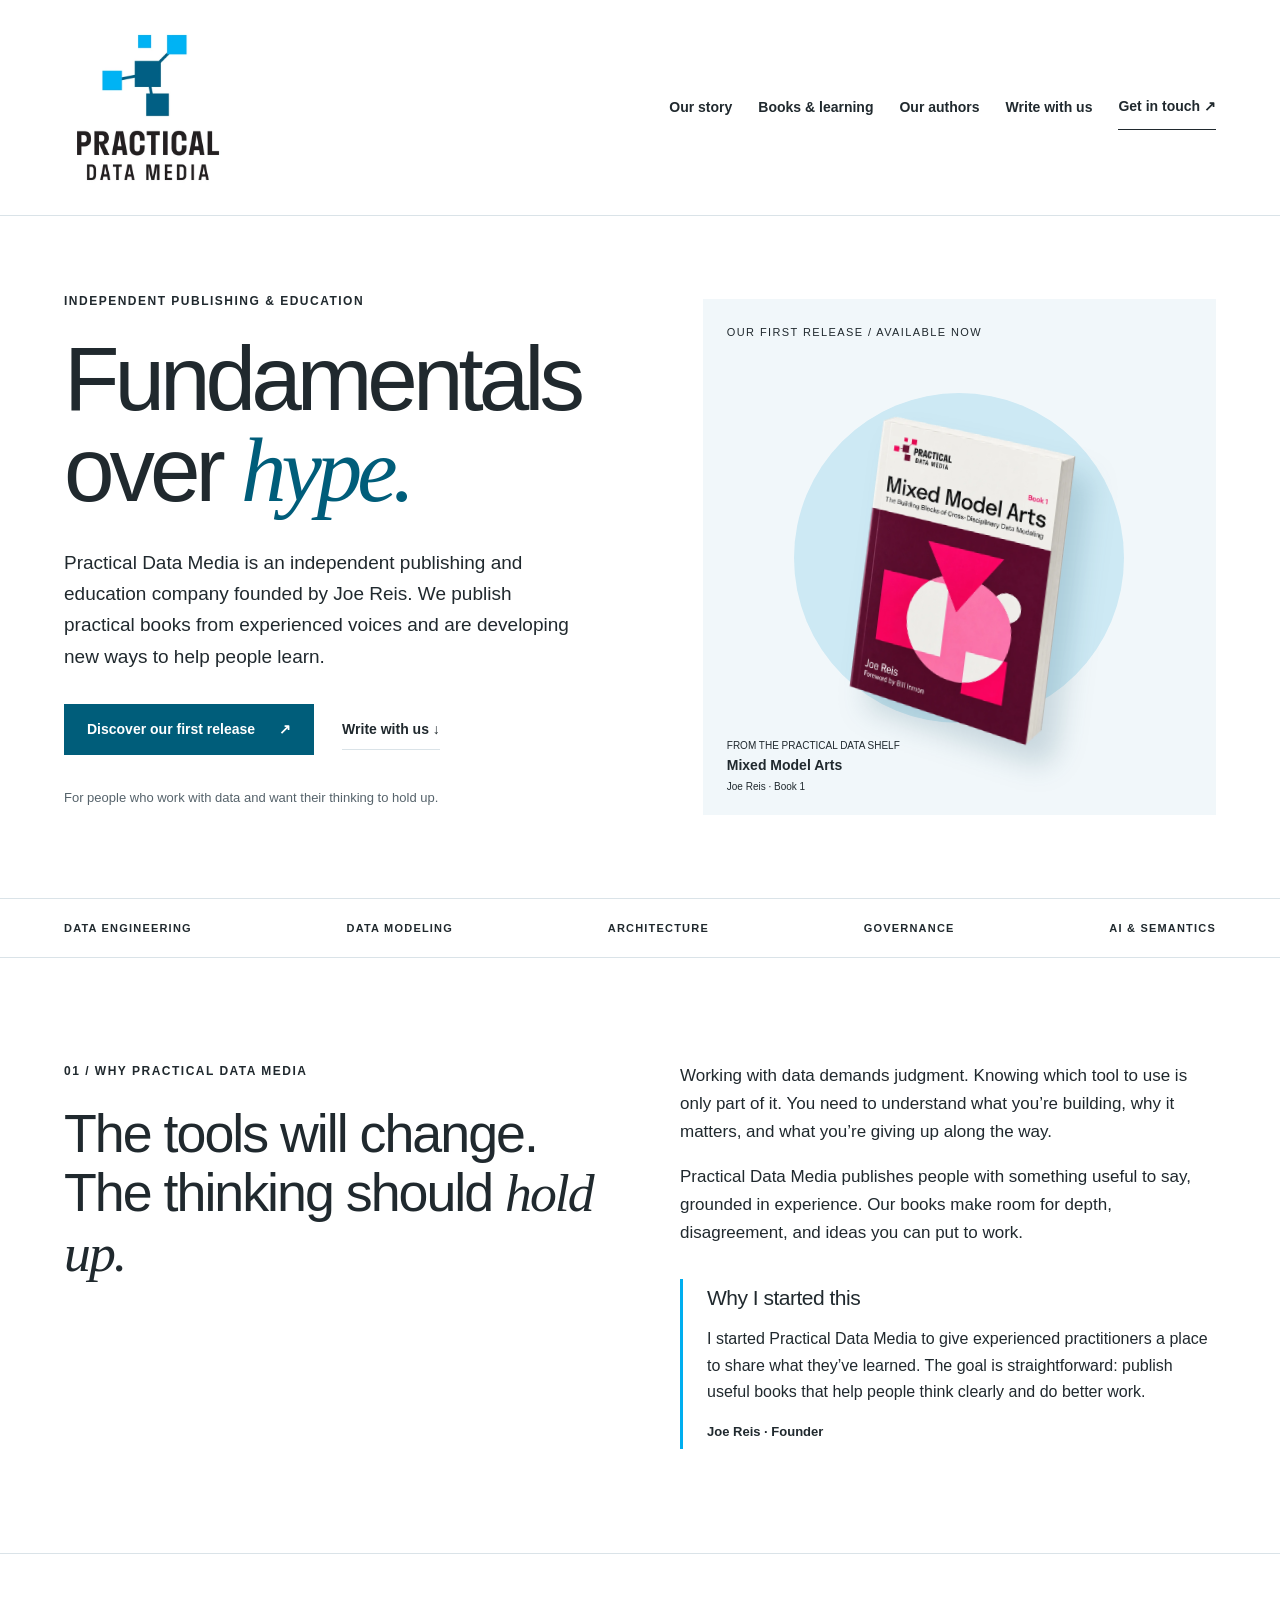
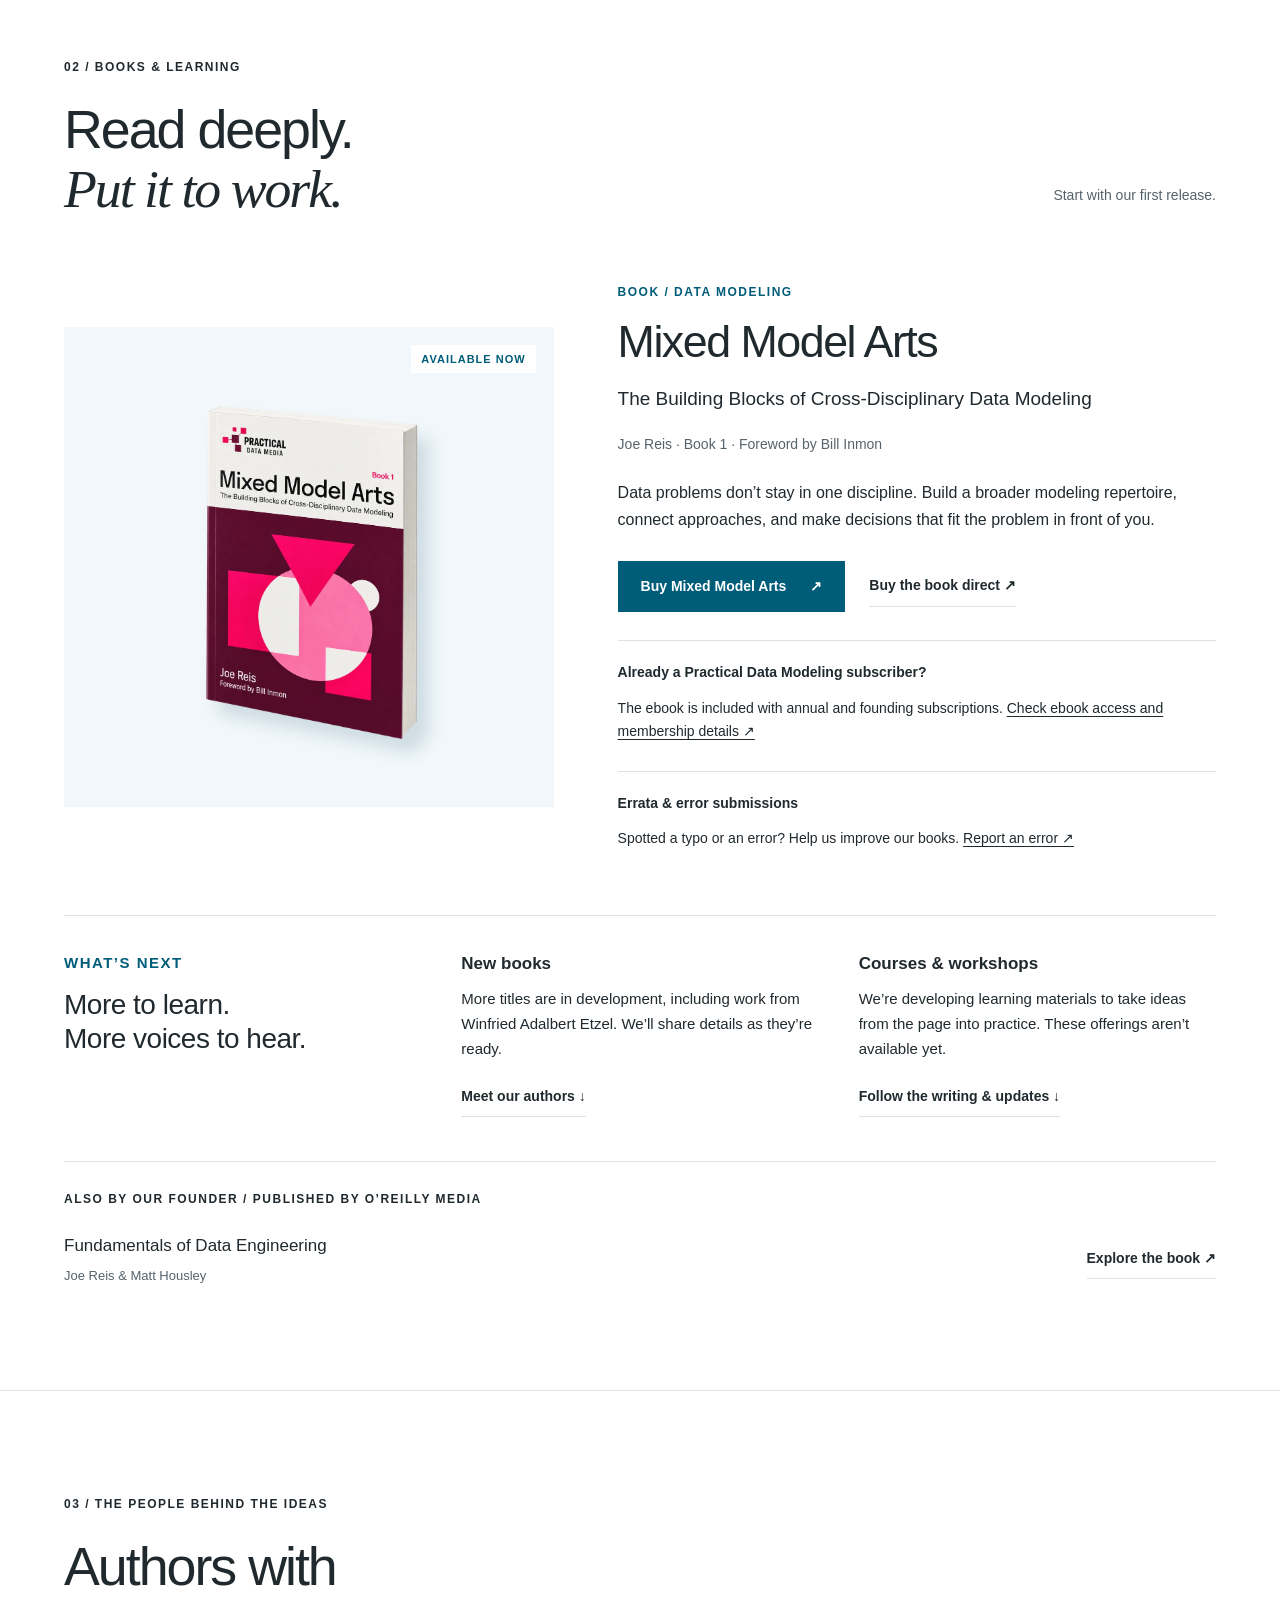
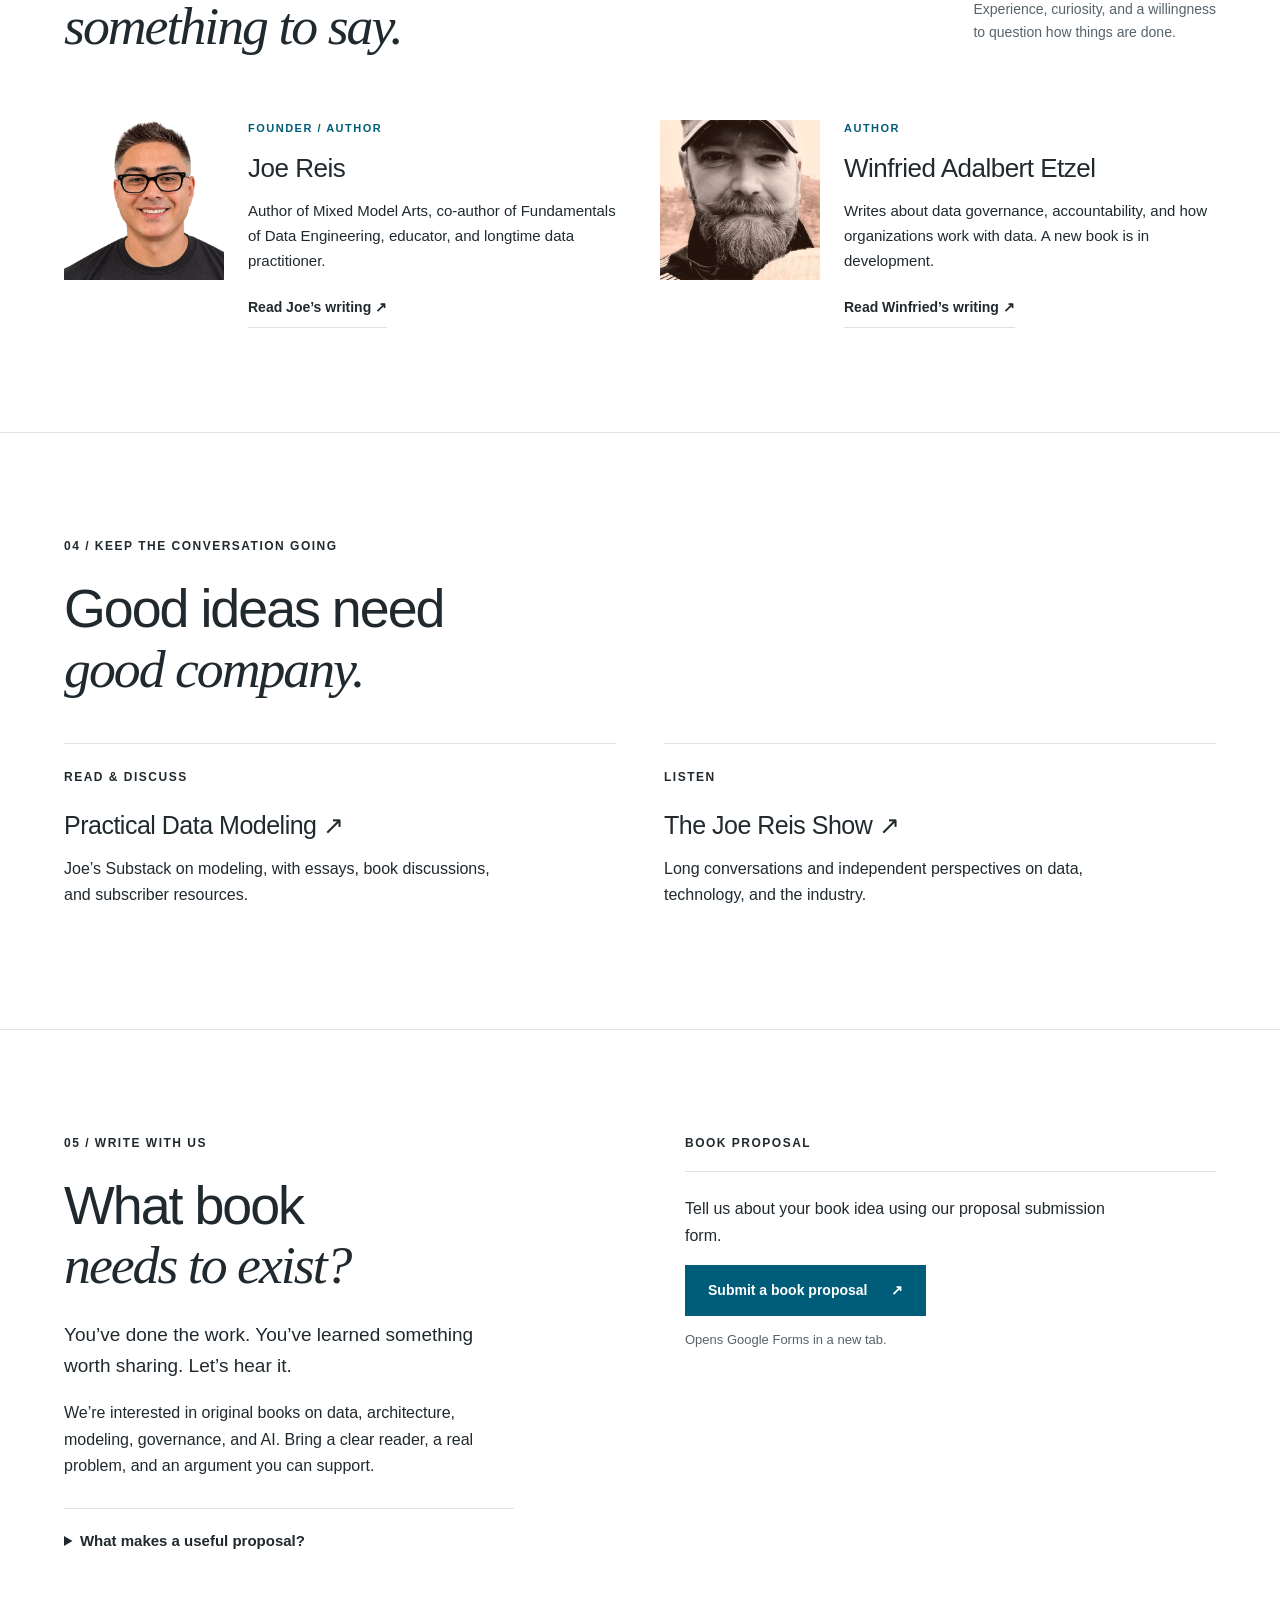
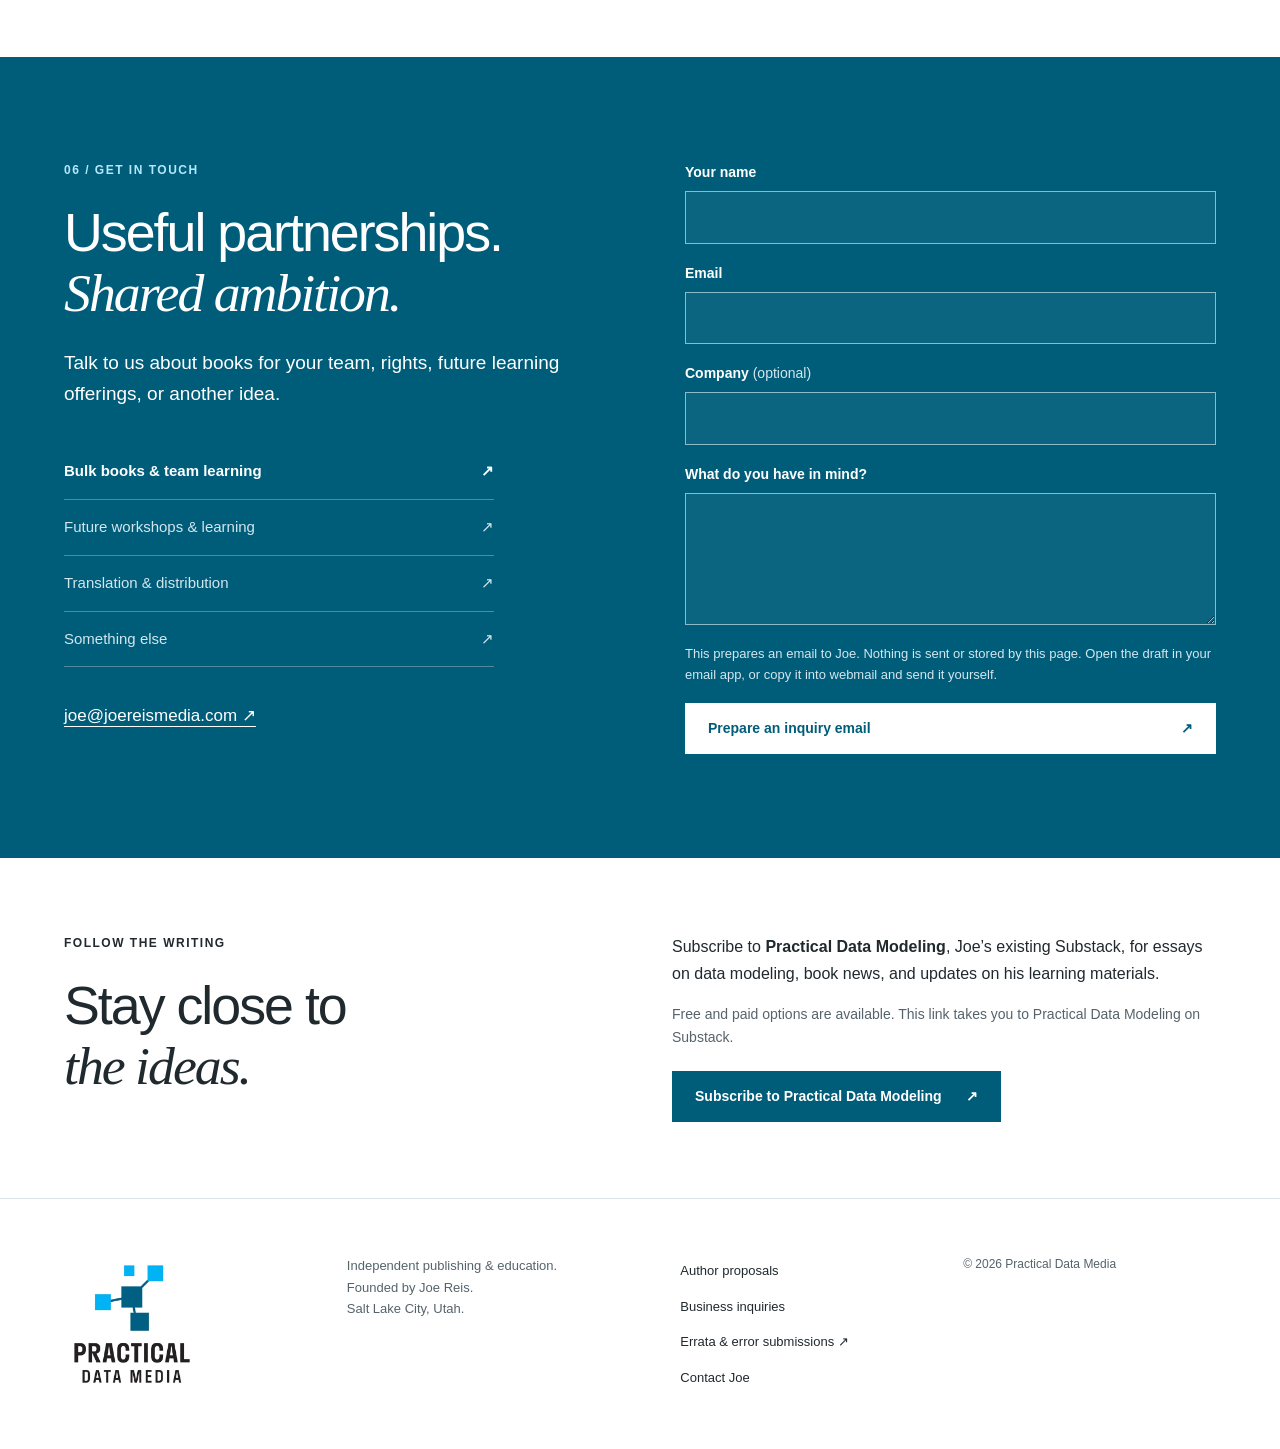
==== commit 3b4b2005: "add google analytics" ====
--- a/index.html
+++ b/index.html
@@ -1,6 +1,15 @@
 <!doctype html>
 <html lang="en">
 <head>
+    <!-- Google tag (gtag.js) -->
+  <script async src="https://www.googletagmanager.com/gtag/js?id=G-VYSFZFHSRZ"></script>
+  <script>
+    window.dataLayer = window.dataLayer || [];
+    function gtag(){dataLayer.push(arguments);}
+    gtag('js', new Date());
+
+    gtag('config', 'G-VYSFZFHSRZ');
+  </script>
   <meta charset="utf-8">
   <meta name="viewport" content="width=device-width, initial-scale=1">
   <title>Practical Data Media — Independent publishing & education</title>
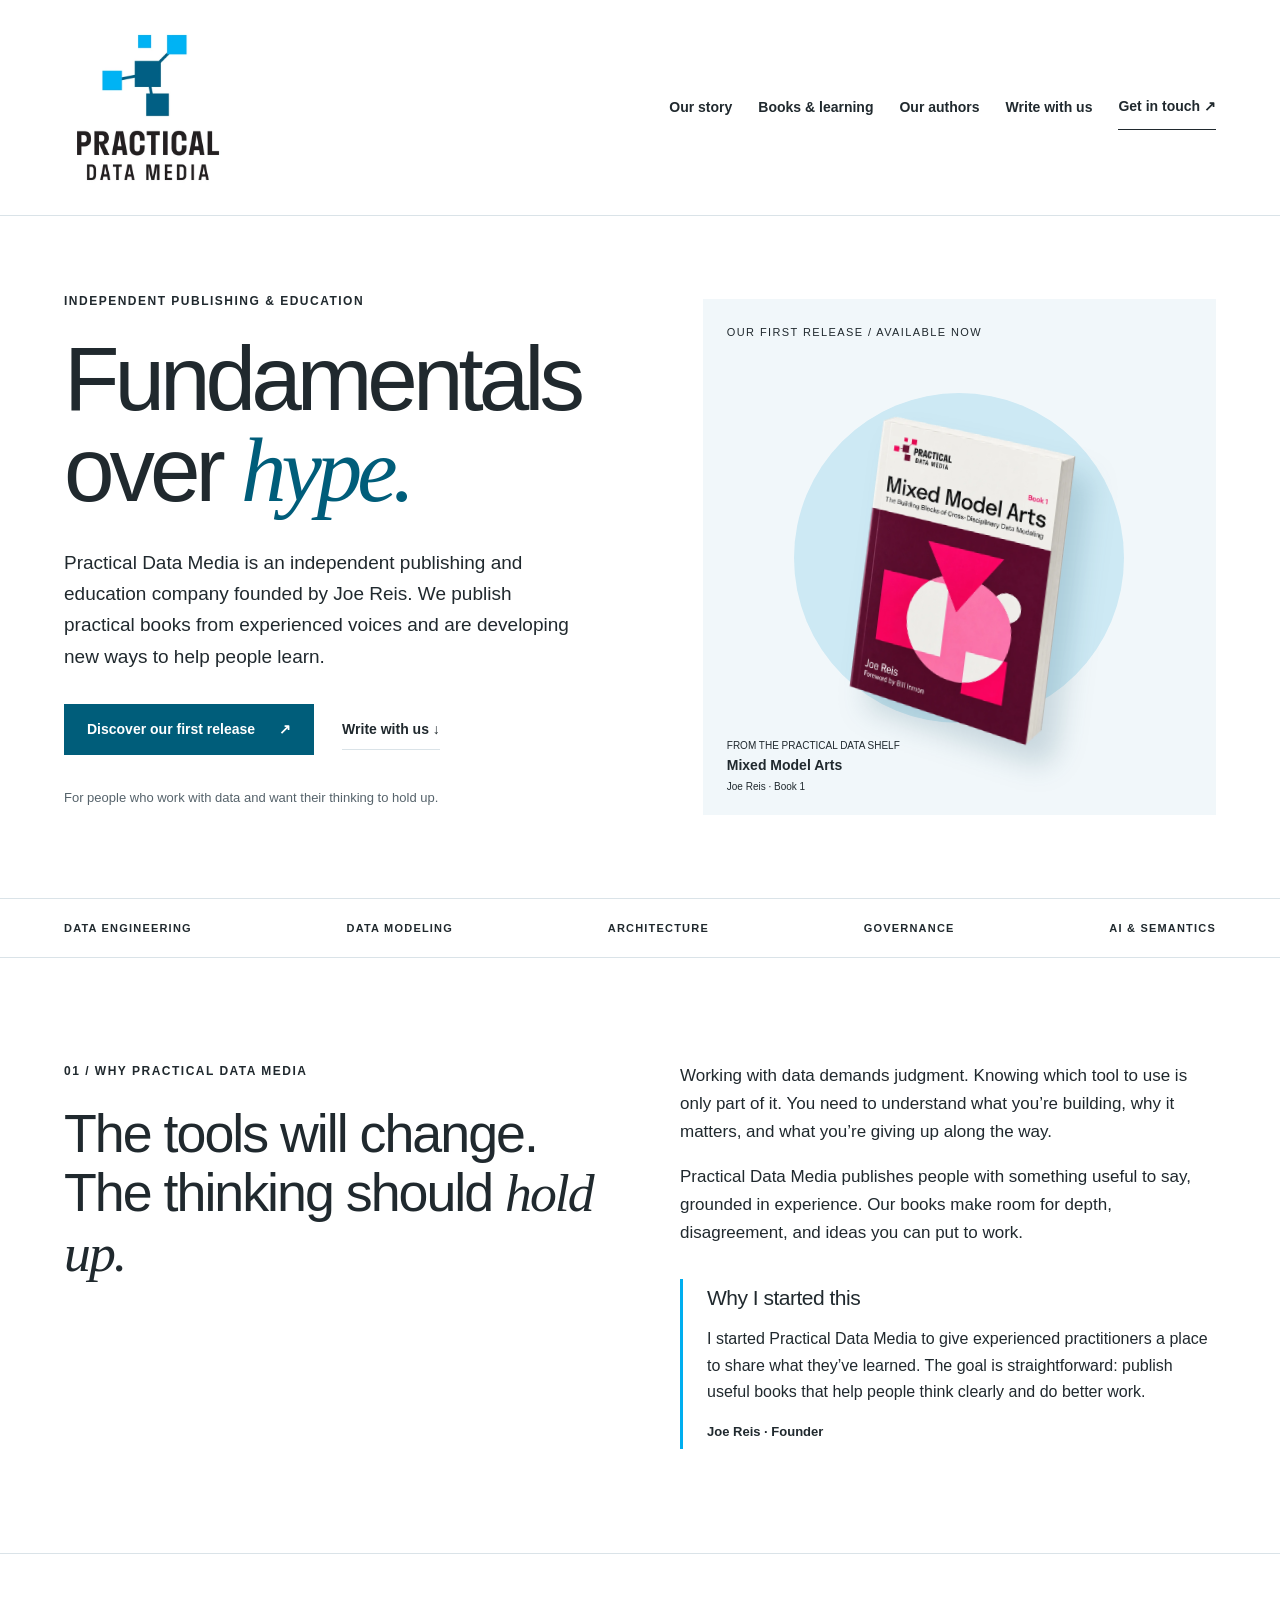
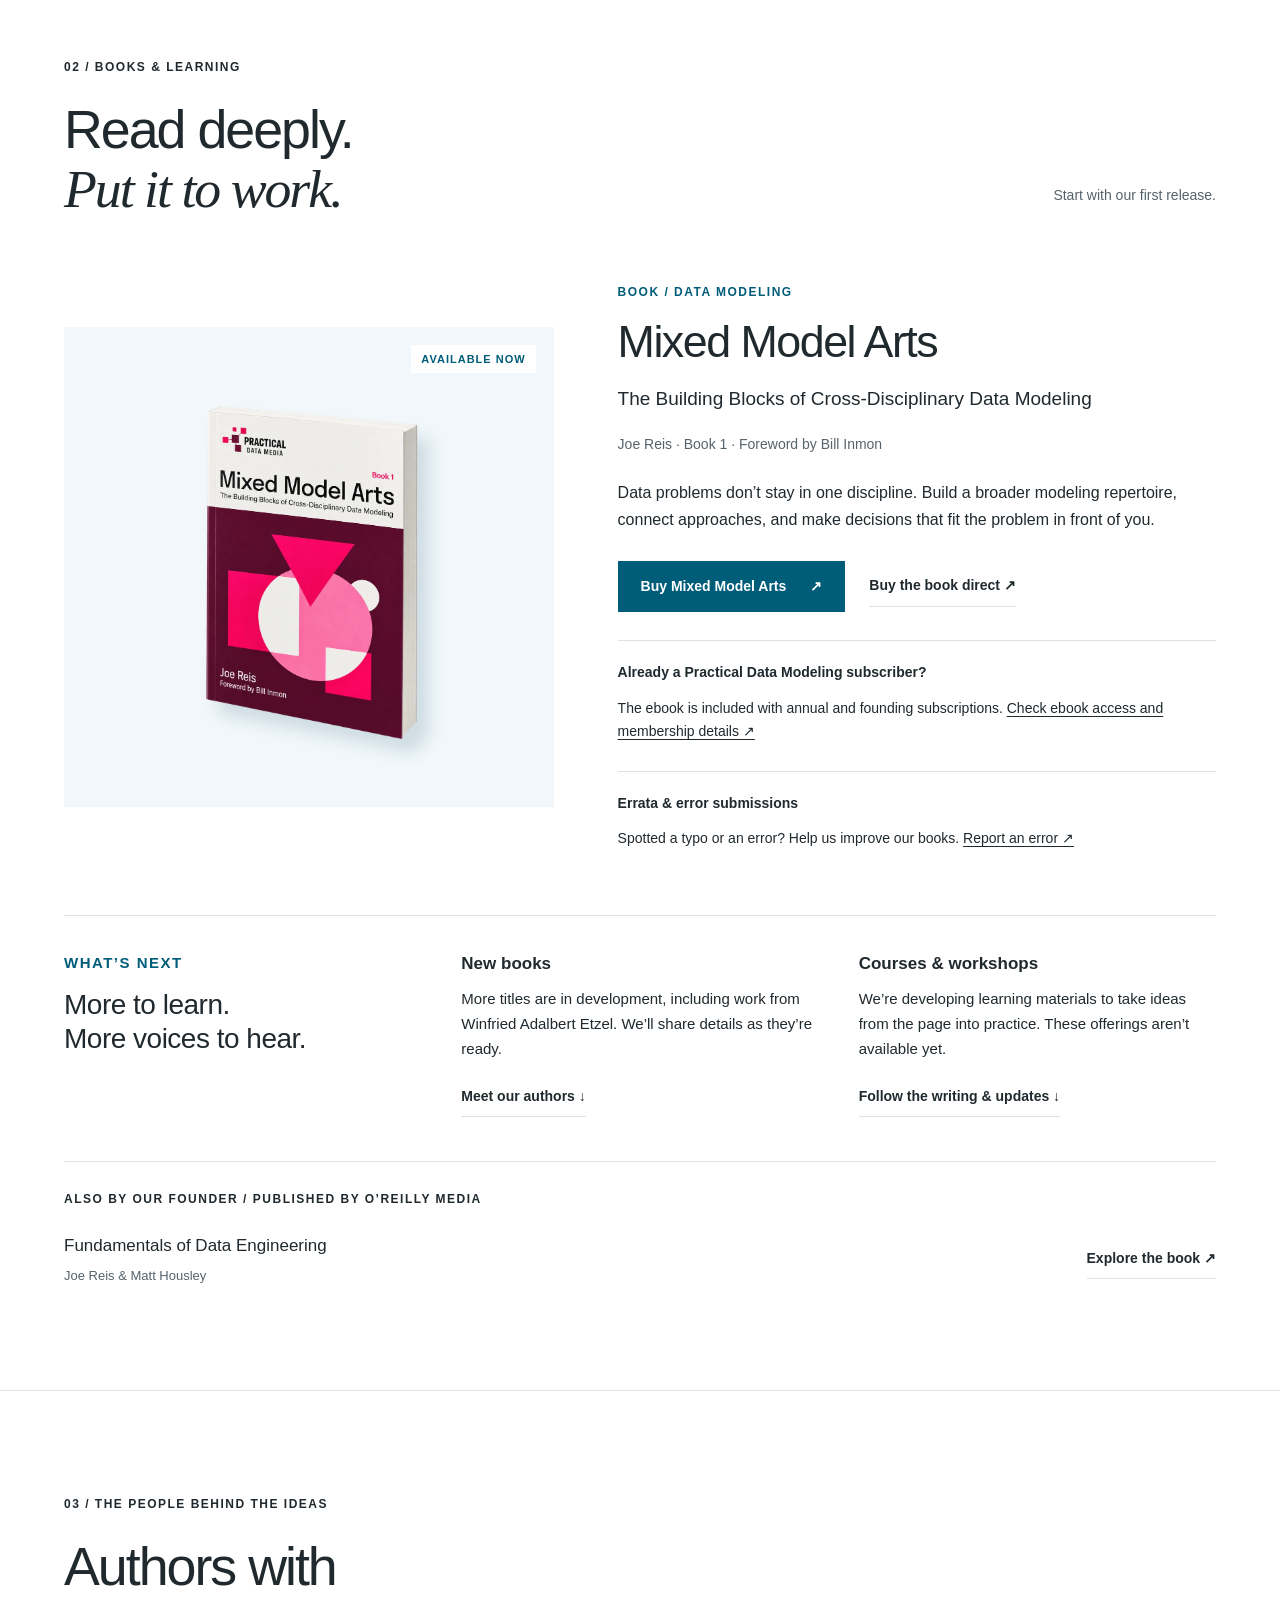
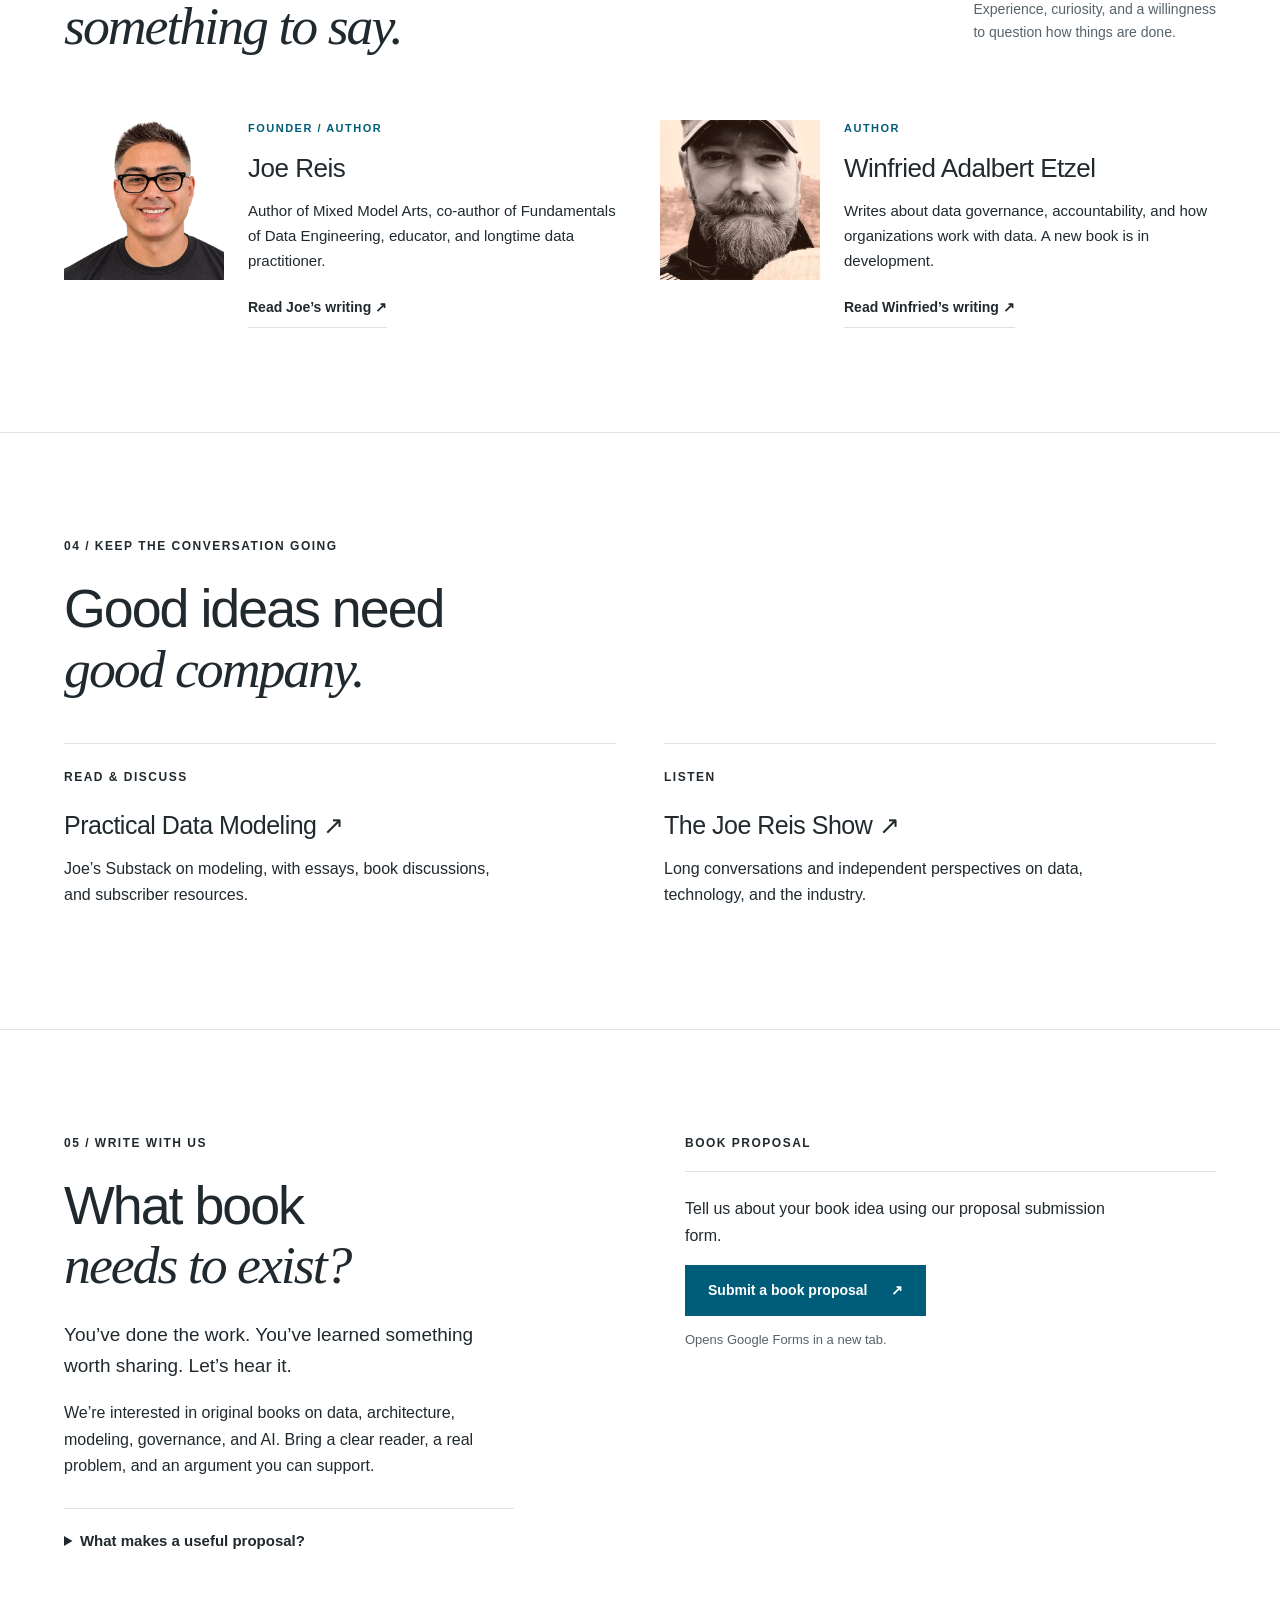
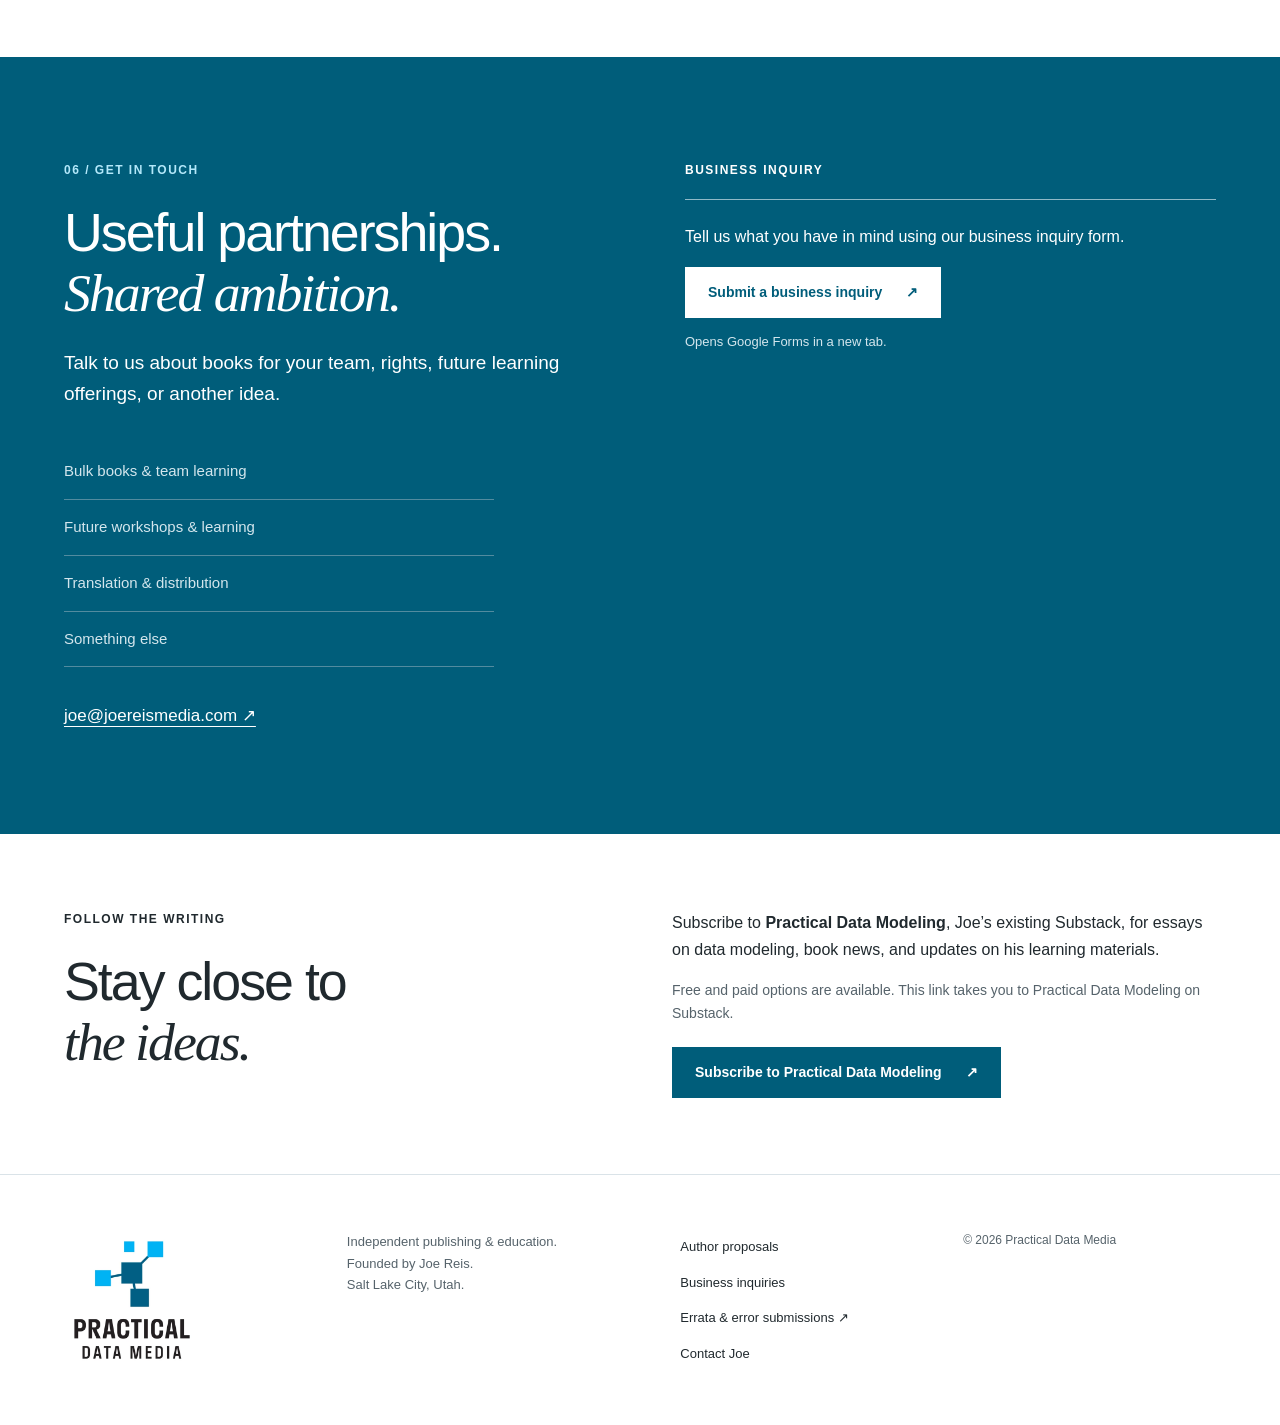
==== commit 26bed019: "add new forms" ====
--- a/index.html
+++ b/index.html
@@ -108,7 +108,7 @@
   </div></section>
 
   <section id="proposals" class="section wrap proposal-section" aria-labelledby="proposals-title">
-    <div><p class="eyebrow">05 / WRITE WITH US</p><h2 id="proposals-title">What book<br><em>needs to exist?</em></h2><p class="lead">You’ve done the work. You’ve learned something worth sharing. Let’s hear it.</p><p>We’re interested in original books on data, architecture, modeling, governance, and AI. Bring a clear reader, a real problem, and an argument you can support.</p><details><summary>What makes a useful proposal?</summary><p>Describe who the book is for, what they’ll be able to do after reading it, and what existing books leave unanswered. Include a chapter outline, your relevant experience, and a sample if you have one. Share a read-only document link; a complete manuscript is not required.</p></details></div>
+    <div><p class="eyebrow">05 / WRITE WITH US</p><h2 id="proposals-title">What book<br><em>needs to exist?</em></h2><p class="lead">You’ve done the work. You’ve learned something worth sharing. Let’s hear it.</p><p>We’re interested in original books on data, architecture, modeling, governance, and AI. Bring a clear reader, a real problem, and an argument you can support.</p><details><summary>What makes a useful proposal?</summary><p>Describe who the book is for, what they’ll be able to do after reading it, and what existing books leave unanswered. Include a chapter outline, your relevant experience, and a sample if you have one. Note that we don't work on complete or nearly finished books.</p></details></div>
     <div>
       <div class="form-heading">BOOK PROPOSAL</div>
       <p>Tell us about your book idea using our proposal submission form.</p>
@@ -119,16 +119,15 @@
 
   <section id="business" class="business" aria-labelledby="business-title"><div class="wrap section">
     <div><p class="eyebrow">06 / GET IN TOUCH</p><h2 id="business-title">Useful partnerships.<br><em>Shared ambition.</em></h2><p class="lead">Talk to us about books for your team, rights, future learning offerings, or another idea.</p>
-      <div class="deal-types" role="group" aria-label="Choose an inquiry topic"><button type="button" data-topic="Bulk books and team learning" aria-pressed="true" class="active">Bulk books & team learning</button><button type="button" data-topic="Future workshops and learning" aria-pressed="false">Future workshops & learning</button><button type="button" data-topic="Translation and distribution rights" aria-pressed="false">Translation & distribution</button><button type="button" data-topic="Other inquiry" aria-pressed="false">Something else</button></div>
+      <ul class="deal-types" aria-label="Inquiry topics"><li>Bulk books & team learning</li><li>Future workshops & learning</li><li>Translation & distribution</li><li>Something else</li></ul>
       <a class="contact-email" href="mailto:joe@joereismedia.com">joe@joereismedia.com ↗</a>
     </div>
-    <form id="business-form" action="mailto:joe@joereismedia.com" method="post" enctype="text/plain">
-      <label>Your name<input name="Name" autocomplete="name" required maxlength="120"></label><label>Email<input name="Email" type="email" autocomplete="email" required maxlength="254"></label><label>Company <span>(optional)</span><input name="Company" autocomplete="organization" maxlength="200"></label><label>What do you have in mind?<textarea name="Inquiry" rows="4" required maxlength="6000"></textarea></label>
-      <p class="form-note" id="business-note">This prepares an email to Joe. Nothing is sent or stored by this page. Open the draft in your email app, or copy it into webmail and send it yourself.</p>
-      <button class="button light" type="submit" aria-describedby="business-note">Prepare an inquiry email <span aria-hidden="true">↗</span></button>
-      <div class="form-result" tabindex="-1" aria-label="Prepared inquiry email" hidden></div>
-      <noscript><p>Email Joe directly at <a href="mailto:joe@joereismedia.com">joe@joereismedia.com</a>.</p></noscript>
-    </form>
+    <div>
+      <div class="form-heading">BUSINESS INQUIRY</div>
+      <p>Tell us what you have in mind using our business inquiry form.</p>
+      <a class="button light" href="https://forms.gle/FYoH5bHtyUDJnj6D7" target="_blank" rel="noopener noreferrer">Submit a business inquiry <span aria-hidden="true">↗</span></a>
+      <p class="form-note">Opens Google Forms in a new tab.</p>
+    </div>
   </div></section>
 
   <section id="updates" class="newsletter wrap" aria-labelledby="updates-title"><div><p class="eyebrow">FOLLOW THE WRITING</p><h2 id="updates-title">Stay close to<br><em>the ideas.</em></h2></div><div><p>Subscribe to <strong>Practical Data Modeling</strong>, Joe’s existing Substack, for essays on data modeling, book news, and updates on his learning materials.</p><p class="subscription-note">Free and paid options are available. This link takes you to Practical Data Modeling on Substack.</p><a class="button" href="https://practicaldatamodeling.substack.com/subscribe" target="_blank" rel="noopener noreferrer">Subscribe to Practical Data Modeling <span aria-hidden="true">↗</span></a></div></section>
--- a/styles.css
+++ b/styles.css
@@ -101,34 +101,20 @@
 .proposal-section > div > p { max-width: 450px; }
 details { font-size: 15px; margin-top: 28px; max-width: 450px; border-top: 1px solid var(--line); padding-top: 20px; }
 summary { font-weight: 700; cursor: pointer; }
-form { min-width: 0; }
-label { display: block; font-size: 14px; font-weight: 600; margin: 0 0 18px; }
-label span { color: var(--muted); font-weight: 400; }
-input, textarea { display: block; width: 100%; border: 1px solid #a5b6bf; border-radius: 0; background: var(--paper); padding: 12px; margin-top: 7px; font-size: 16px; color: var(--ink); }
-textarea { resize: vertical; }
 .form-heading { font-size: 12px; font-weight: 700; letter-spacing: 1.5px; padding-bottom: 18px; margin-bottom: 24px; border-bottom: 1px solid var(--line); }
-form > .button { width: 100%; margin-top: 5px; }
 .form-note { font-size: 13px; line-height: 1.65; color: var(--muted); }
-.form-result { font-size: 14px; padding: 18px; border: 1px solid var(--line); margin-top: 20px; scroll-margin-top: 24px; }
-.form-result p { margin-top: 0; }
-.form-result textarea { min-height: 220px; font-size: 14px; }
-.form-result .draft-actions { display: flex; flex-wrap: wrap; gap: 12px; margin-top: 16px; }
-.form-result .draft-status { margin: 16px 0 0; }
 .business { background: var(--brand); color: var(--paper); }
 .business > .wrap { display: grid; grid-template-columns: 1fr 1fr; gap: 90px; }
 .business .eyebrow { color: #b3e8fa; }
-.business input, .business textarea { background: #ffffff0c; color: var(--paper); border-color: #90b9c7; }
-.business label span, .business .form-note { color: #d3e6ed; }
+.business .form-note { color: #d3e6ed; }
 .business .button.light { background: var(--paper); color: var(--brand); border-color: var(--paper); }
 .business .button.light:hover { background: #e0f3fb; }
 .business a:hover { color: #d3f2ff; }
 .business .contact-email { font-size: 17px; overflow-wrap: anywhere; text-decoration: underline; text-underline-offset: 5px; }
-.business .form-result { border-color: #90b9c7; }
+.business .form-heading { border-color: #90b9c7; }
 .business :focus-visible { outline-color: #8cdeff; }
-.deal-types { display: grid; margin: 35px 0; max-width: 430px; }
-.deal-types button { background: none; border: none; border-bottom: 1px solid #528b9f; padding: 15px 0; color: #d3e6ed; text-align: left; font-size: 15px; }
-.deal-types button.active { color: #fff; font-weight: 700; }
-.deal-types button::after { content: '↗'; float: right; padding-left: 12px; }
+.deal-types { display: grid; margin: 35px 0; padding: 0; max-width: 430px; list-style: none; }
+.deal-types li { border-bottom: 1px solid #528b9f; padding: 15px 0; color: #d3e6ed; font-size: 15px; }
 .newsletter { padding-top: 76px; padding-bottom: 76px; display: grid; grid-template-columns: 1fr 1fr; gap: 64px; border-bottom: 1px solid var(--line); }
 .newsletter p { margin-top: 0; }
 .newsletter .subscription-note { color: var(--muted); font-size: 14px; }
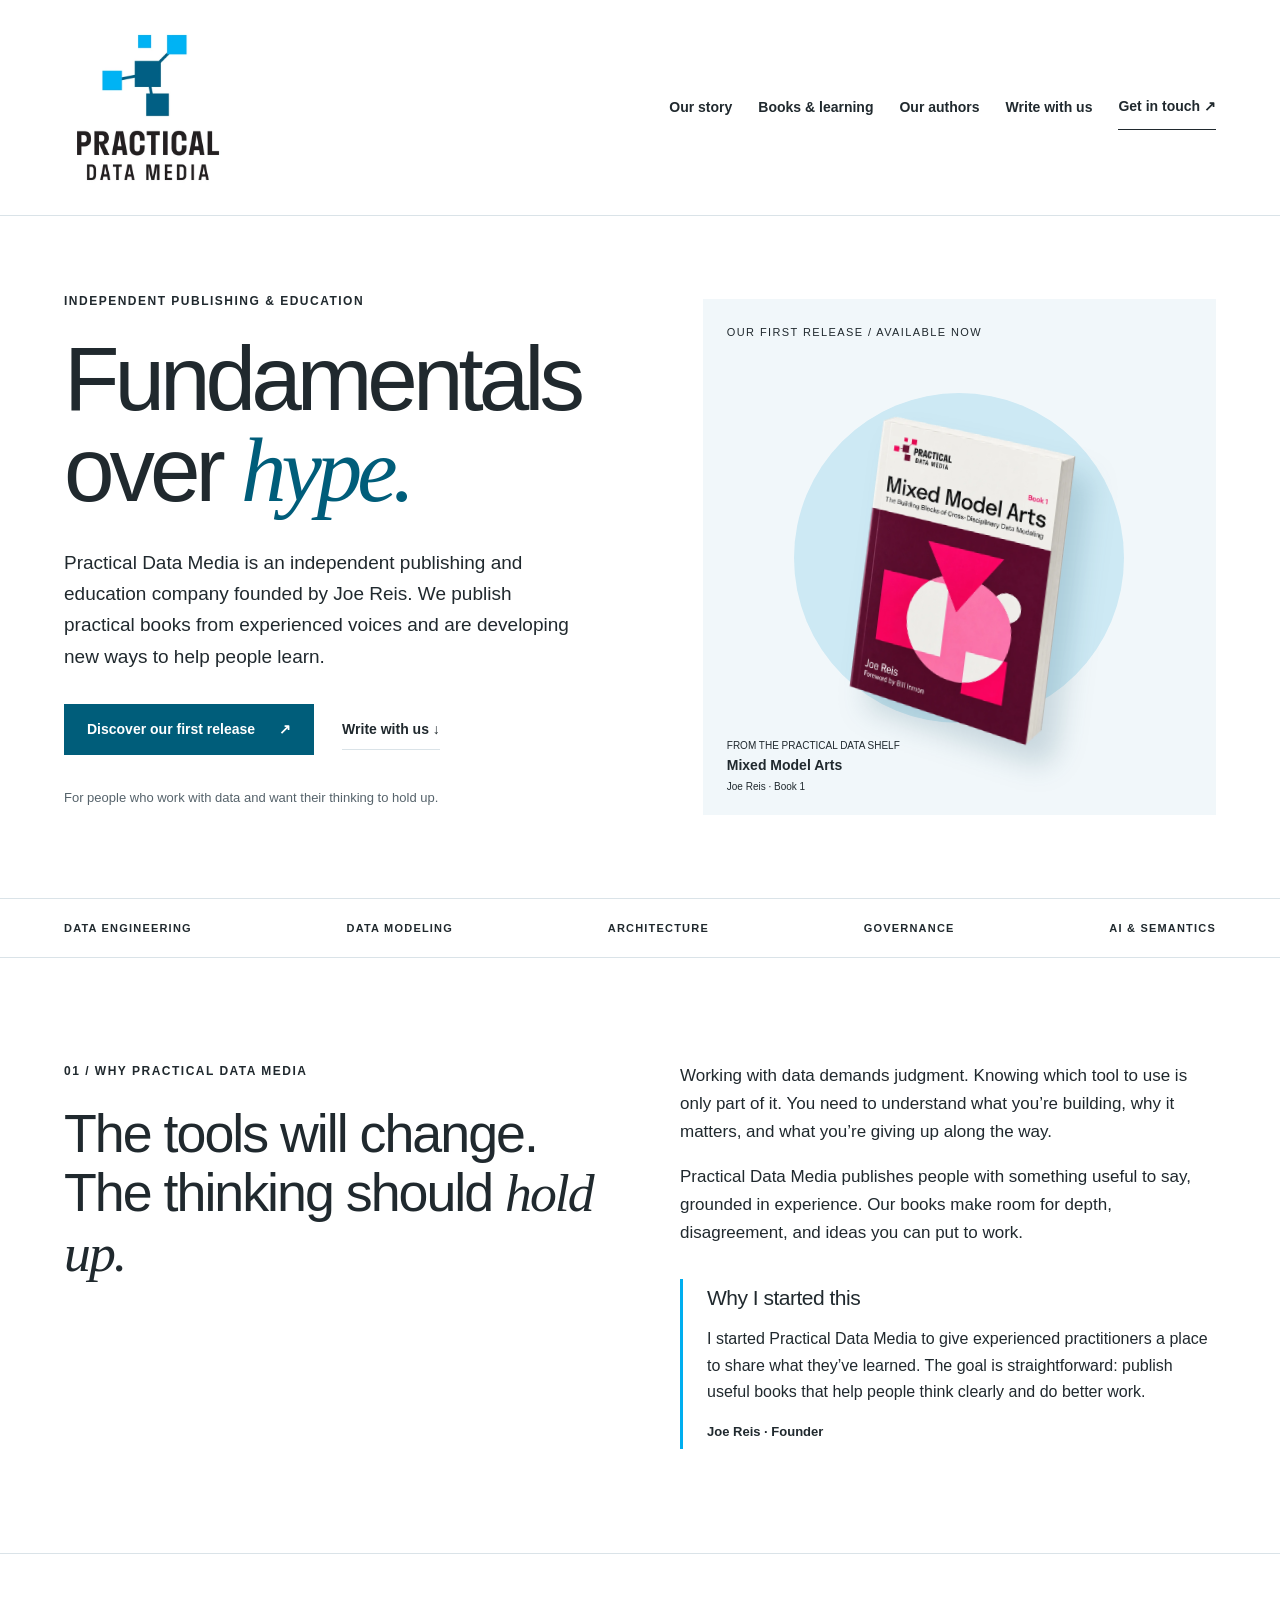
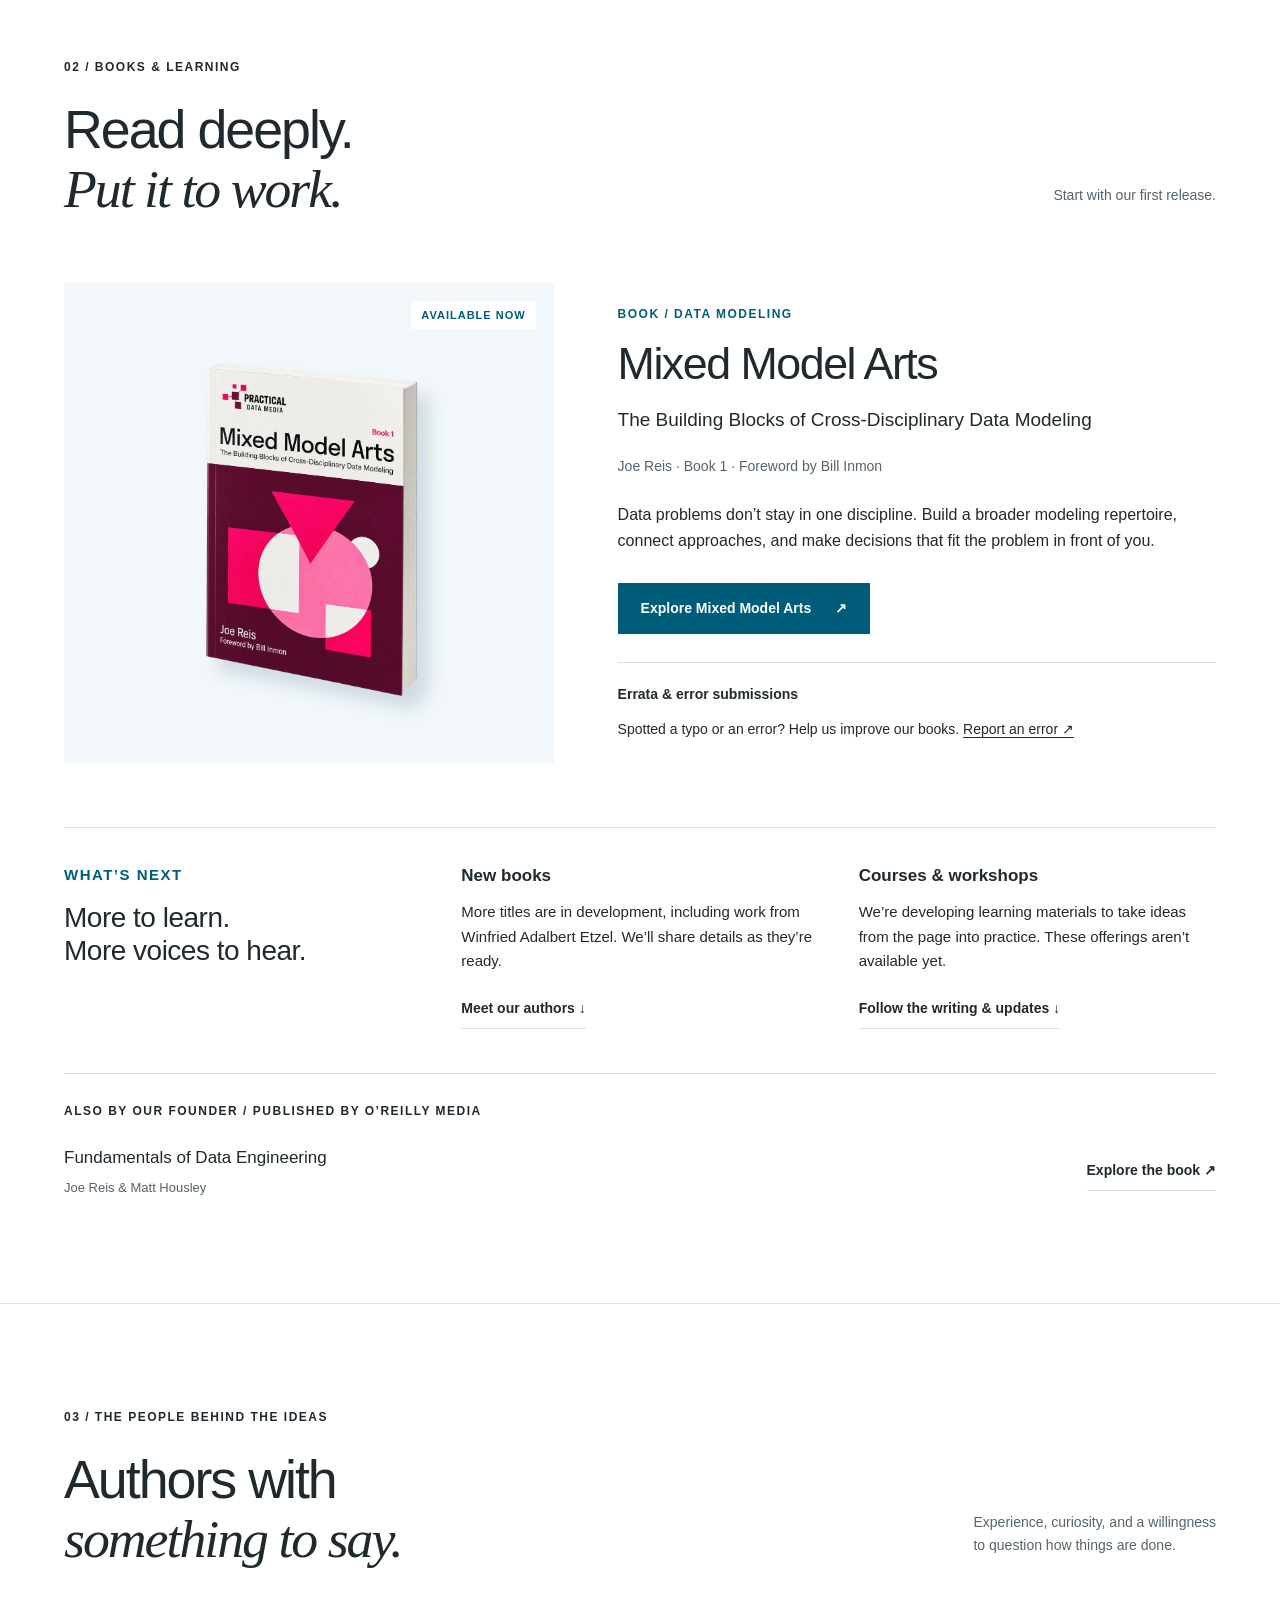
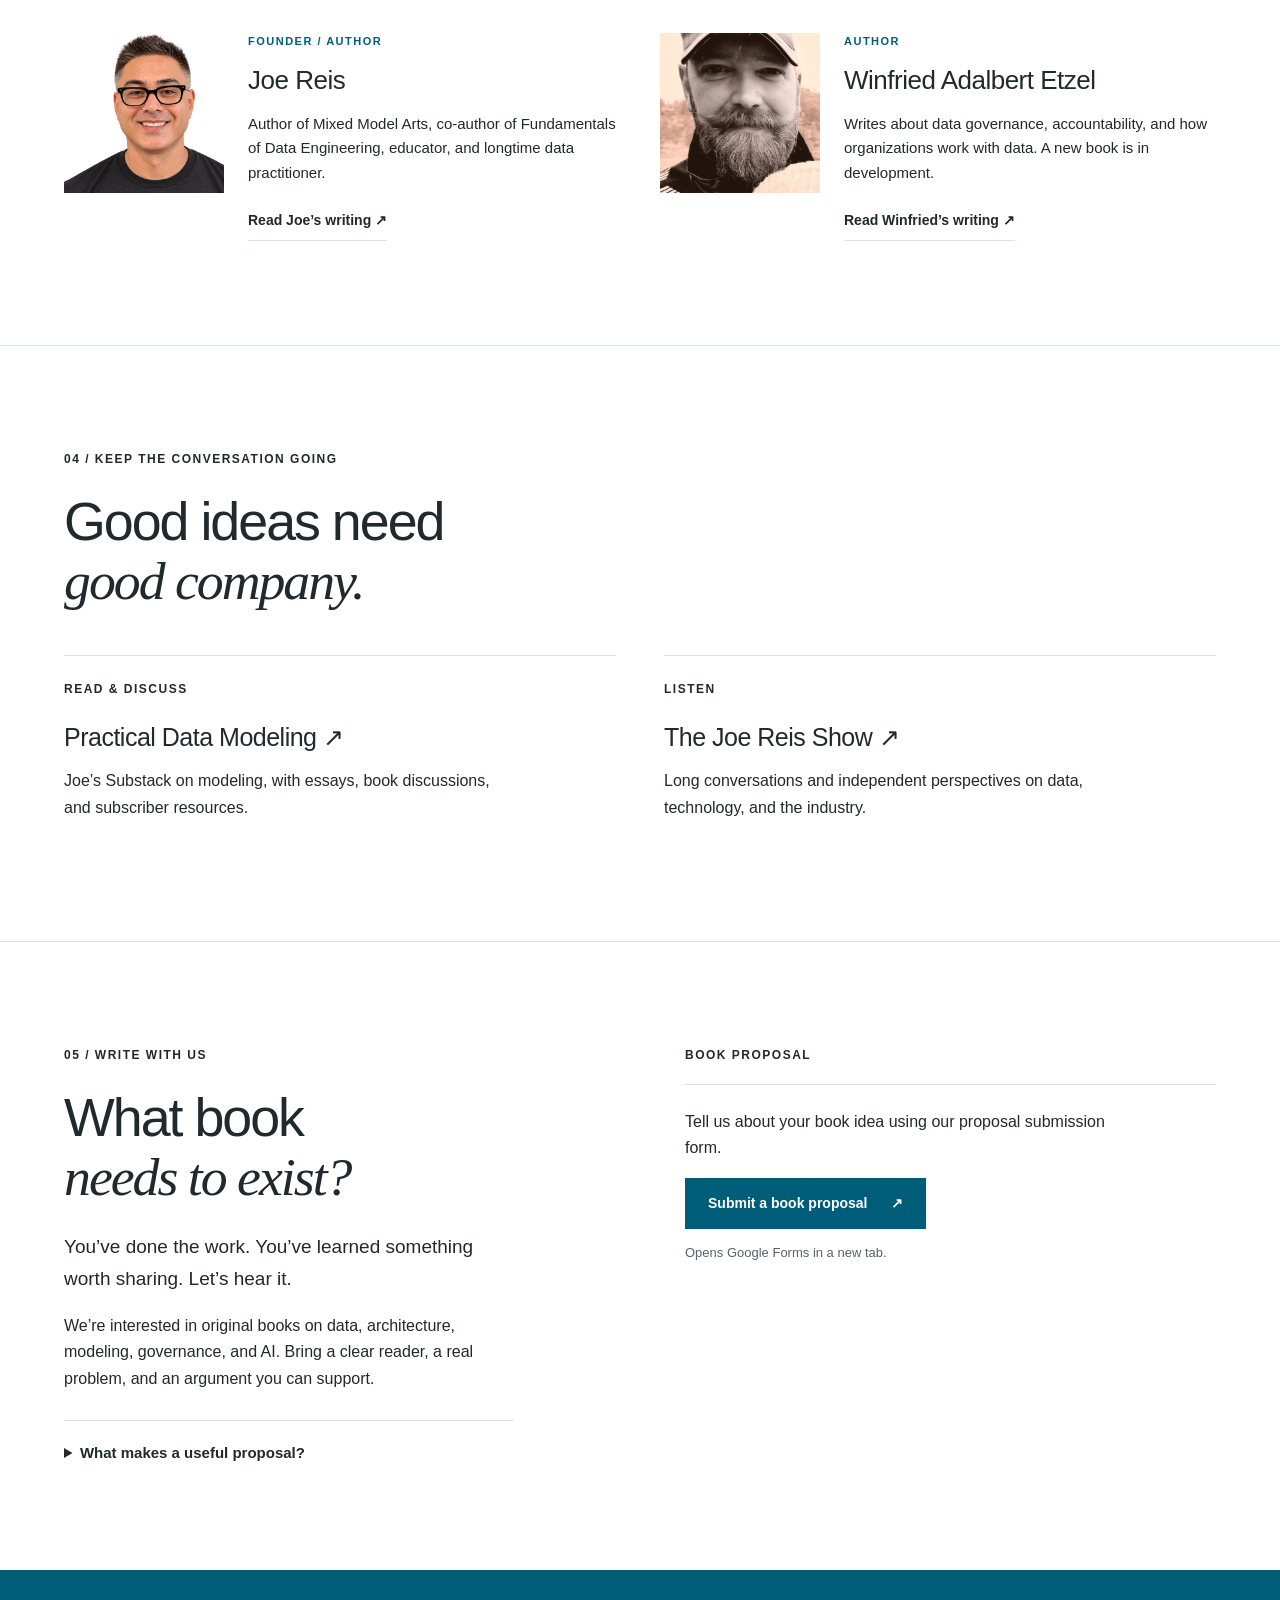
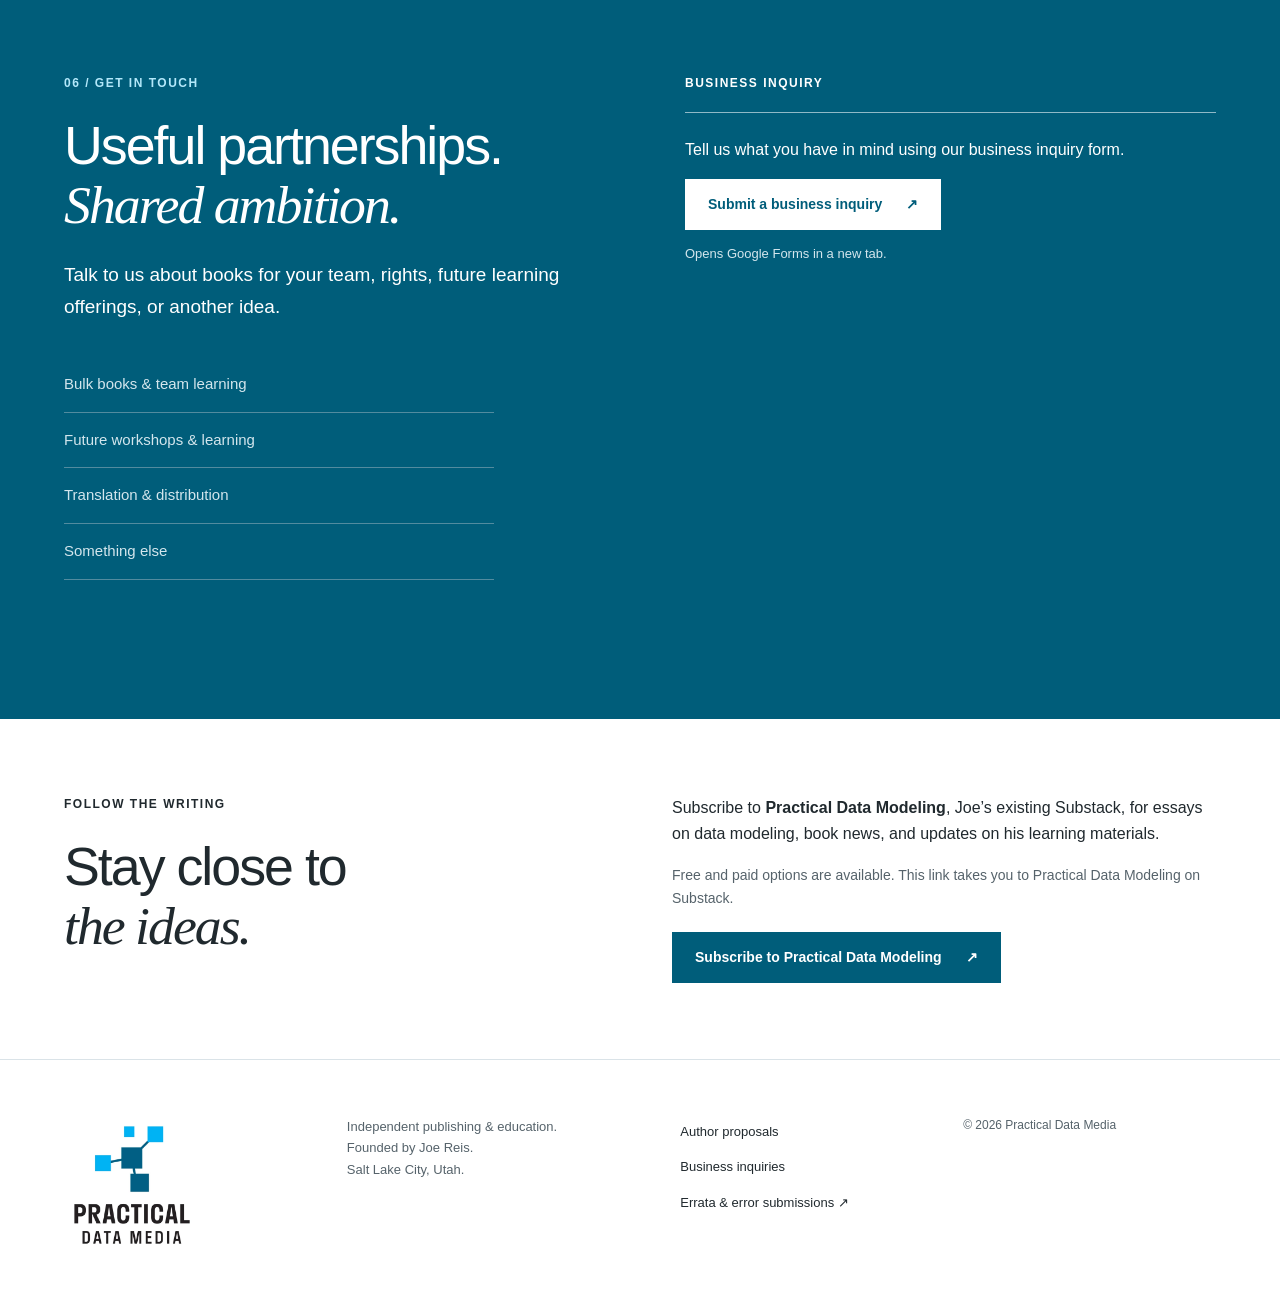
==== commit 17186595: "Improve landing page SEO foundations and contact privacy" ====
--- a/index.html
+++ b/index.html
@@ -1,7 +1,9 @@
 <!doctype html>
 <html lang="en">
 <head>
-    <!-- Google tag (gtag.js) -->
+  <meta charset="utf-8">
+  <meta name="viewport" content="width=device-width, initial-scale=1">
+  <!-- Google tag (gtag.js) -->
   <script async src="https://www.googletagmanager.com/gtag/js?id=G-VYSFZFHSRZ"></script>
   <script>
     window.dataLayer = window.dataLayer || [];
@@ -10,29 +12,71 @@
 
     gtag('config', 'G-VYSFZFHSRZ');
   </script>
-  <meta charset="utf-8">
-  <meta name="viewport" content="width=device-width, initial-scale=1">
   <title>Practical Data Media — Independent publishing & education</title>
-  <meta name="description" content="Independent publishing and education founded by Joe Reis. Discover Mixed Model Arts, meet our authors, and propose a book. Fundamentals over hype.">
+  <meta name="description" content="Independent publishing and education founded by Joe Reis. Practical books on data modeling, engineering, architecture, governance, and AI. Fundamentals over hype.">
   <meta name="theme-color" content="#005d7a">
   <link rel="canonical" href="https://practicaldata.media/">
   <meta property="og:type" content="website">
   <meta property="og:site_name" content="Practical Data Media">
-  <meta property="og:title" content="Practical Data Media — Fundamentals over hype.">
-  <meta property="og:description" content="Independent publishing and education founded by Joe Reis. Practical books. Experienced voices. Ideas that hold up.">
+  <meta property="og:title" content="Practical Data Media — Independent publishing & education">
+  <meta property="og:description" content="Independent publishing and education founded by Joe Reis. Practical books on data modeling, engineering, architecture, governance, and AI. Fundamentals over hype.">
+  <meta property="og:locale" content="en_US">
   <meta property="og:url" content="https://practicaldata.media/">
   <meta property="og:image" content="https://practicaldata.media/assets/social-card.jpg">
   <meta property="og:image:width" content="1200">
   <meta property="og:image:height" content="630">
   <meta property="og:image:alt" content="Practical Data Media. Fundamentals over hype. Independent publishing and education, founded by Joe Reis.">
   <meta name="twitter:card" content="summary_large_image">
-  <meta name="twitter:title" content="Practical Data Media — Fundamentals over hype.">
-  <meta name="twitter:description" content="Independent publishing and education founded by Joe Reis. Practical books. Experienced voices. Ideas that hold up.">
+  <meta name="twitter:title" content="Practical Data Media — Independent publishing & education">
+  <meta name="twitter:description" content="Independent publishing and education founded by Joe Reis. Practical books on data modeling, engineering, architecture, governance, and AI. Fundamentals over hype.">
   <meta name="twitter:image" content="https://practicaldata.media/assets/social-card.jpg">
   <meta name="twitter:image:alt" content="Practical Data Media. Fundamentals over hype. Independent publishing and education, founded by Joe Reis.">
   <link rel="icon" href="assets/favicon.png" type="image/png" sizes="32x32">
   <link rel="apple-touch-icon" href="assets/apple-touch-icon.png">
   <link rel="stylesheet" href="styles.css">
+  <script type="application/ld+json">
+  {
+    "@context": "https://schema.org",
+    "@graph": [
+      {
+        "@type": "Organization",
+        "@id": "https://practicaldata.media/#organization",
+        "name": "Practical Data Media",
+        "url": "https://practicaldata.media/",
+        "description": "Independent publishing and education founded by Joe Reis. Practical books on data modeling, engineering, architecture, governance, and AI.",
+        "logo": {
+          "@type": "ImageObject",
+          "url": "https://practicaldata.media/assets/pdm-logo.webp",
+          "width": 472,
+          "height": 478
+        },
+        "founder": {
+          "@type": "Person",
+          "name": "Joe Reis",
+          "sameAs": "https://joereis.substack.com/"
+        }
+      },
+      {
+        "@type": "WebSite",
+        "@id": "https://practicaldata.media/#website",
+        "url": "https://practicaldata.media/",
+        "name": "Practical Data Media",
+        "inLanguage": "en-US",
+        "publisher": { "@id": "https://practicaldata.media/#organization" }
+      },
+      {
+        "@type": "WebPage",
+        "@id": "https://practicaldata.media/#webpage",
+        "url": "https://practicaldata.media/",
+        "name": "Practical Data Media — Independent publishing & education",
+        "description": "Independent publishing and education founded by Joe Reis. Practical books on data modeling, engineering, architecture, governance, and AI. Fundamentals over hype.",
+        "inLanguage": "en-US",
+        "isPartOf": { "@id": "https://practicaldata.media/#website" },
+        "mainEntity": { "@id": "https://practicaldata.media/#organization" }
+      }
+    ]
+  }
+  </script>
   <script src="script.js" defer></script>
 </head>
 <body>
@@ -44,16 +88,16 @@
     <a href="#thesis">Our story</a><a href="#catalog">Books & learning</a><a href="#authors">Our authors</a><a href="#proposals">Write with us</a><a class="nav-contact" href="#business">Get in touch ↗</a>
   </nav>
 </header>
-<main id="main">
+<main id="main" tabindex="-1">
   <section class="hero wrap" aria-labelledby="hero-title">
     <div class="hero-copy">
       <p class="eyebrow">INDEPENDENT PUBLISHING & EDUCATION</p>
       <h1 id="hero-title">Fundamentals<br>over <em>hype.</em></h1>
       <p class="lead">Practical Data Media is an independent publishing and education company founded by Joe Reis. We publish practical books from experienced voices and are developing new ways to help people learn.</p>
-      <div class="actions"><a class="button" href="#catalog">Discover our first release <span aria-hidden="true">↗</span></a><a class="text-link" href="#proposals">Write with us ↓</a></div>
+      <div class="actions"><a class="button" href="https://mixedmodelarts.com/" target="_blank" rel="noopener noreferrer">Discover our first release <span aria-hidden="true">↗</span></a><a class="text-link" href="#proposals">Write with us ↓</a></div>
       <p class="hero-note">For people who work with data and want their thinking to hold up.</p>
     </div>
-    <a class="hero-art" href="#catalog" aria-label="Discover Mixed Model Arts by Joe Reis">
+    <a class="hero-art" href="https://mixedmodelarts.com/" target="_blank" rel="noopener noreferrer" aria-label="Discover Mixed Model Arts by Joe Reis (opens in a new tab)">
       <span class="art-index">OUR FIRST RELEASE / AVAILABLE NOW</span>
       <div class="book-stage"><span class="circle" aria-hidden="true"></span><img src="assets/mixed-model-arts.webp" width="814" height="1085" alt="Mixed Model Arts, Book 1, by Joe Reis. Foreword by Bill Inmon." fetchpriority="high"><span class="edition">FROM THE PRACTICAL DATA SHELF<br><b>Mixed Model Arts</b><br>Joe Reis · Book 1</span></div>
     </a>
@@ -77,8 +121,7 @@
         <div class="product-copy">
           <p class="eyebrow">BOOK / DATA MODELING</p><h3 id="book-title">Mixed Model Arts</h3><p class="subtitle">The Building Blocks of Cross-Disciplinary Data Modeling</p><p class="byline">Joe Reis · Book 1 · Foreword by Bill Inmon</p>
           <p>Data problems don’t stay in one discipline. Build a broader modeling repertoire, connect approaches, and make decisions that fit the problem in front of you.</p>
-          <div class="product-links"><a class="button" href="https://www.amazon.com/dp/B0HLH66NBJ" target="_blank" rel="noopener noreferrer">Buy Mixed Model Arts <span aria-hidden="true">↗</span></a><a class="text-link" href="https://buy.stripe.com/28E6oIdRE3fjeDw1ci8Zq01" target="_blank" rel="noopener noreferrer">Buy the book direct ↗</a></div>
-          <div class="digital-note"><h4>Already a Practical Data Modeling subscriber?</h4><p>The ebook is included with annual and founding subscriptions. <a href="https://practicaldatamodeling.substack.com/p/a-quick-update-on-ebook-access" target="_blank" rel="noopener noreferrer">Check ebook access and membership details ↗</a></p></div>
+          <div class="product-links"><a class="button" href="https://mixedmodelarts.com/" target="_blank" rel="noopener noreferrer">Explore Mixed Model Arts <span aria-hidden="true">↗</span></a></div>
           <div class="digital-note"><h4>Errata & error submissions</h4><p>Spotted a typo or an error? Help us improve our books. <a href="https://forms.gle/wvrFxJ2jiDjB44FE7" target="_blank" rel="noopener noreferrer">Report an error ↗</a></p></div>
         </div>
       </article>
@@ -120,7 +163,6 @@
   <section id="business" class="business" aria-labelledby="business-title"><div class="wrap section">
     <div><p class="eyebrow">06 / GET IN TOUCH</p><h2 id="business-title">Useful partnerships.<br><em>Shared ambition.</em></h2><p class="lead">Talk to us about books for your team, rights, future learning offerings, or another idea.</p>
       <ul class="deal-types" aria-label="Inquiry topics"><li>Bulk books & team learning</li><li>Future workshops & learning</li><li>Translation & distribution</li><li>Something else</li></ul>
-      <a class="contact-email" href="mailto:joe@joereismedia.com">joe@joereismedia.com ↗</a>
     </div>
     <div>
       <div class="form-heading">BUSINESS INQUIRY</div>
@@ -132,6 +174,6 @@
 
   <section id="updates" class="newsletter wrap" aria-labelledby="updates-title"><div><p class="eyebrow">FOLLOW THE WRITING</p><h2 id="updates-title">Stay close to<br><em>the ideas.</em></h2></div><div><p>Subscribe to <strong>Practical Data Modeling</strong>, Joe’s existing Substack, for essays on data modeling, book news, and updates on his learning materials.</p><p class="subscription-note">Free and paid options are available. This link takes you to Practical Data Modeling on Substack.</p><a class="button" href="https://practicaldatamodeling.substack.com/subscribe" target="_blank" rel="noopener noreferrer">Subscribe to Practical Data Modeling <span aria-hidden="true">↗</span></a></div></section>
 </main>
-<footer class="wrap"><a class="brand" href="#main" aria-label="Practical Data Media home"><img class="brand-logo" src="assets/pdm-logo.webp" alt="Practical Data Media" width="472" height="478" loading="lazy"></a><p>Independent publishing & education.<br>Founded by Joe Reis.<br>Salt Lake City, Utah.</p><div><a href="#proposals">Author proposals</a><a href="#business">Business inquiries</a><a href="https://forms.gle/wvrFxJ2jiDjB44FE7" target="_blank" rel="noopener noreferrer">Errata & error submissions ↗</a><a href="mailto:joe@joereismedia.com">Contact Joe</a></div><small>© 2026 Practical Data Media</small></footer>
+<footer class="wrap"><a class="brand" href="#main" aria-label="Practical Data Media home"><img class="brand-logo" src="assets/pdm-logo.webp" alt="Practical Data Media" width="472" height="478" loading="lazy"></a><p>Independent publishing & education.<br>Founded by Joe Reis.<br>Salt Lake City, Utah.</p><div><a href="#proposals">Author proposals</a><a href="#business">Business inquiries</a><a href="https://forms.gle/wvrFxJ2jiDjB44FE7" target="_blank" rel="noopener noreferrer">Errata & error submissions ↗</a></div><small>© 2026 Practical Data Media</small></footer>
 </body>
 </html>
--- a/styles.css
+++ b/styles.css
@@ -110,7 +110,6 @@
 .business .button.light { background: var(--paper); color: var(--brand); border-color: var(--paper); }
 .business .button.light:hover { background: #e0f3fb; }
 .business a:hover { color: #d3f2ff; }
-.business .contact-email { font-size: 17px; overflow-wrap: anywhere; text-decoration: underline; text-underline-offset: 5px; }
 .business .form-heading { border-color: #90b9c7; }
 .business :focus-visible { outline-color: #8cdeff; }
 .deal-types { display: grid; margin: 35px 0; padding: 0; max-width: 430px; list-style: none; }
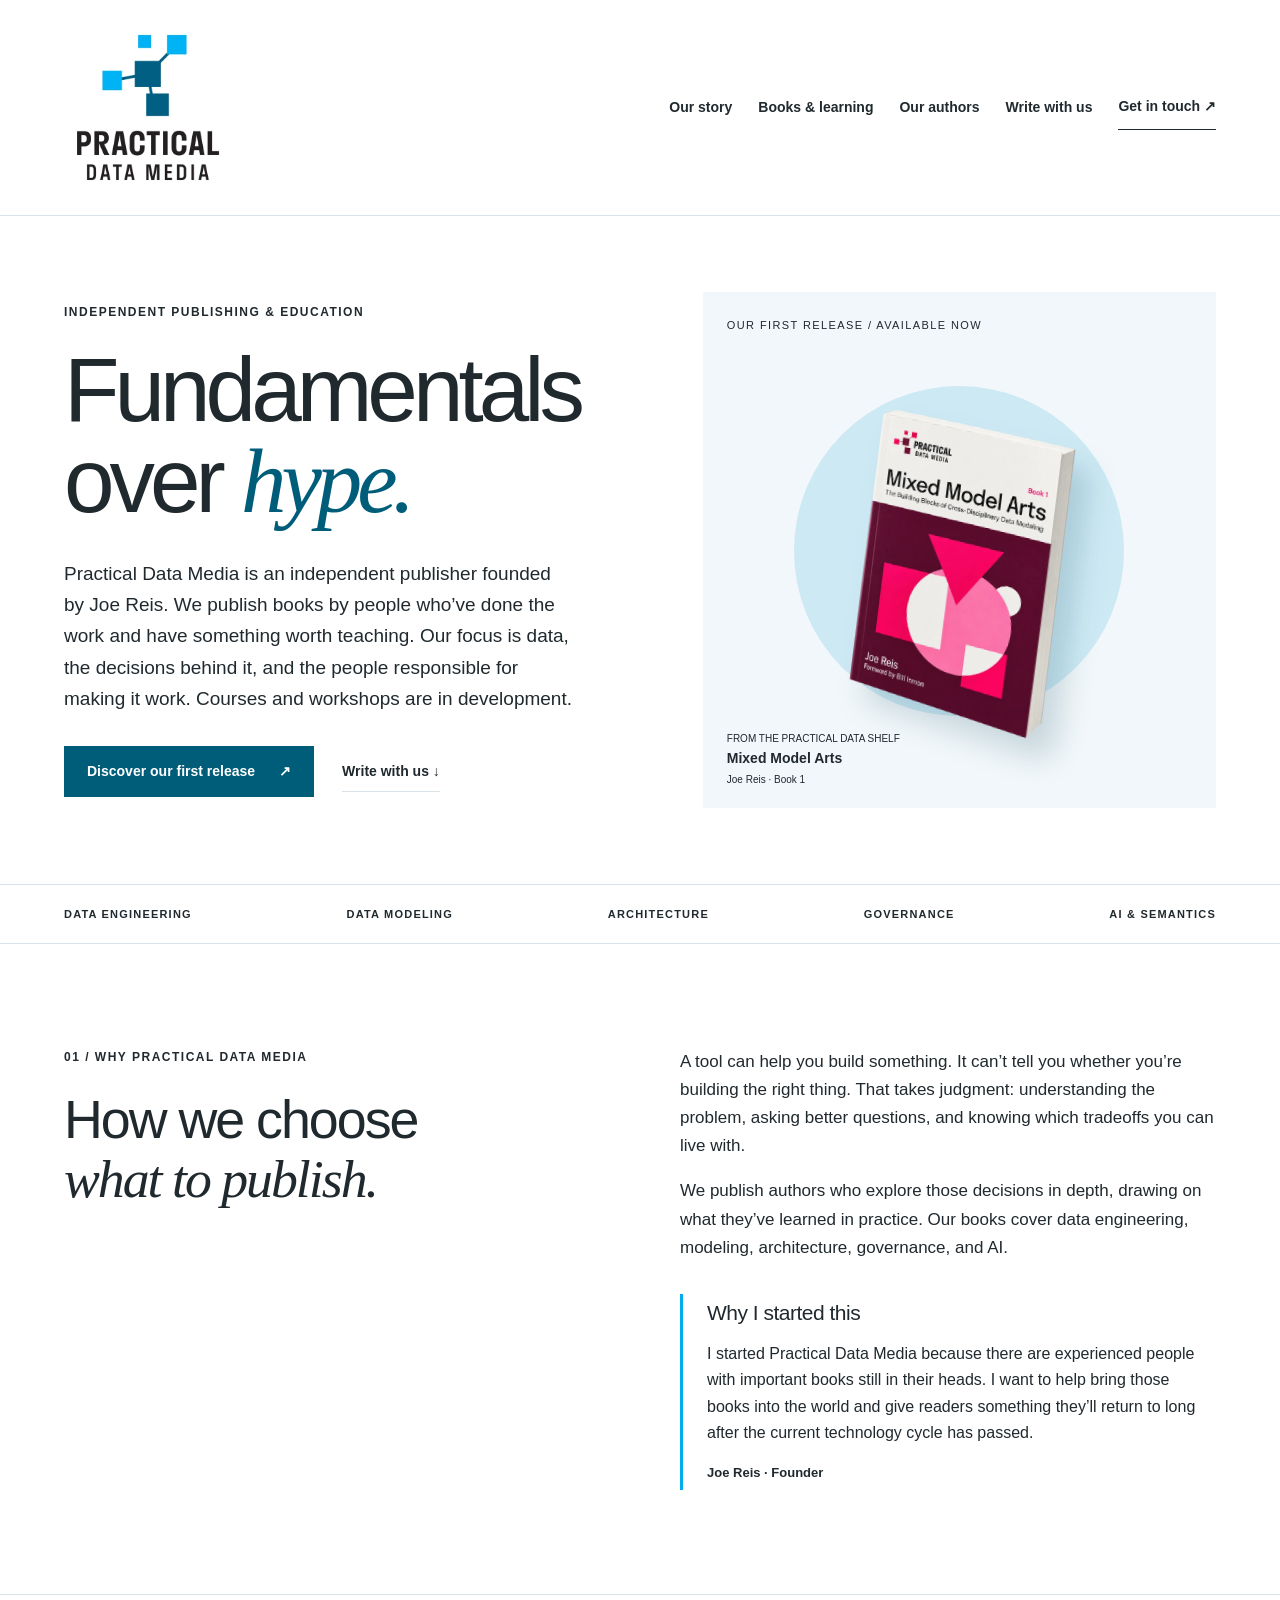
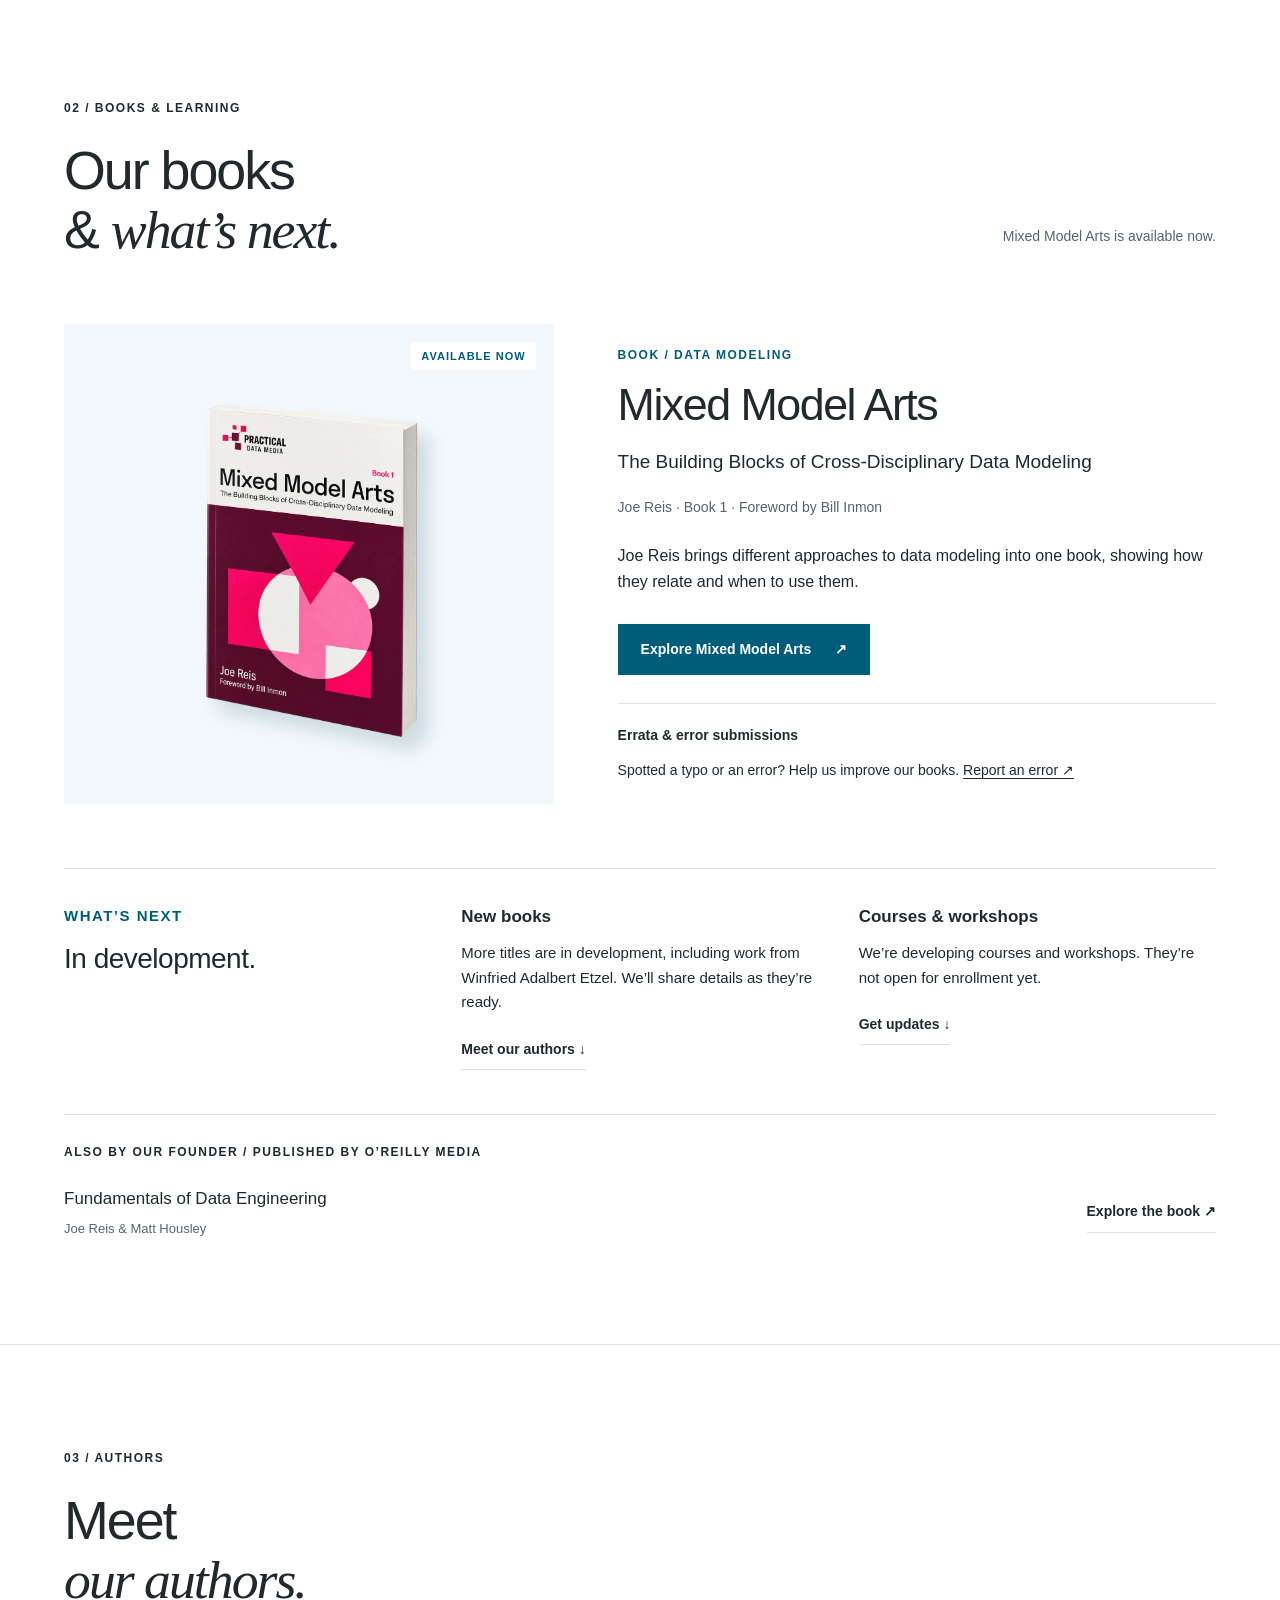
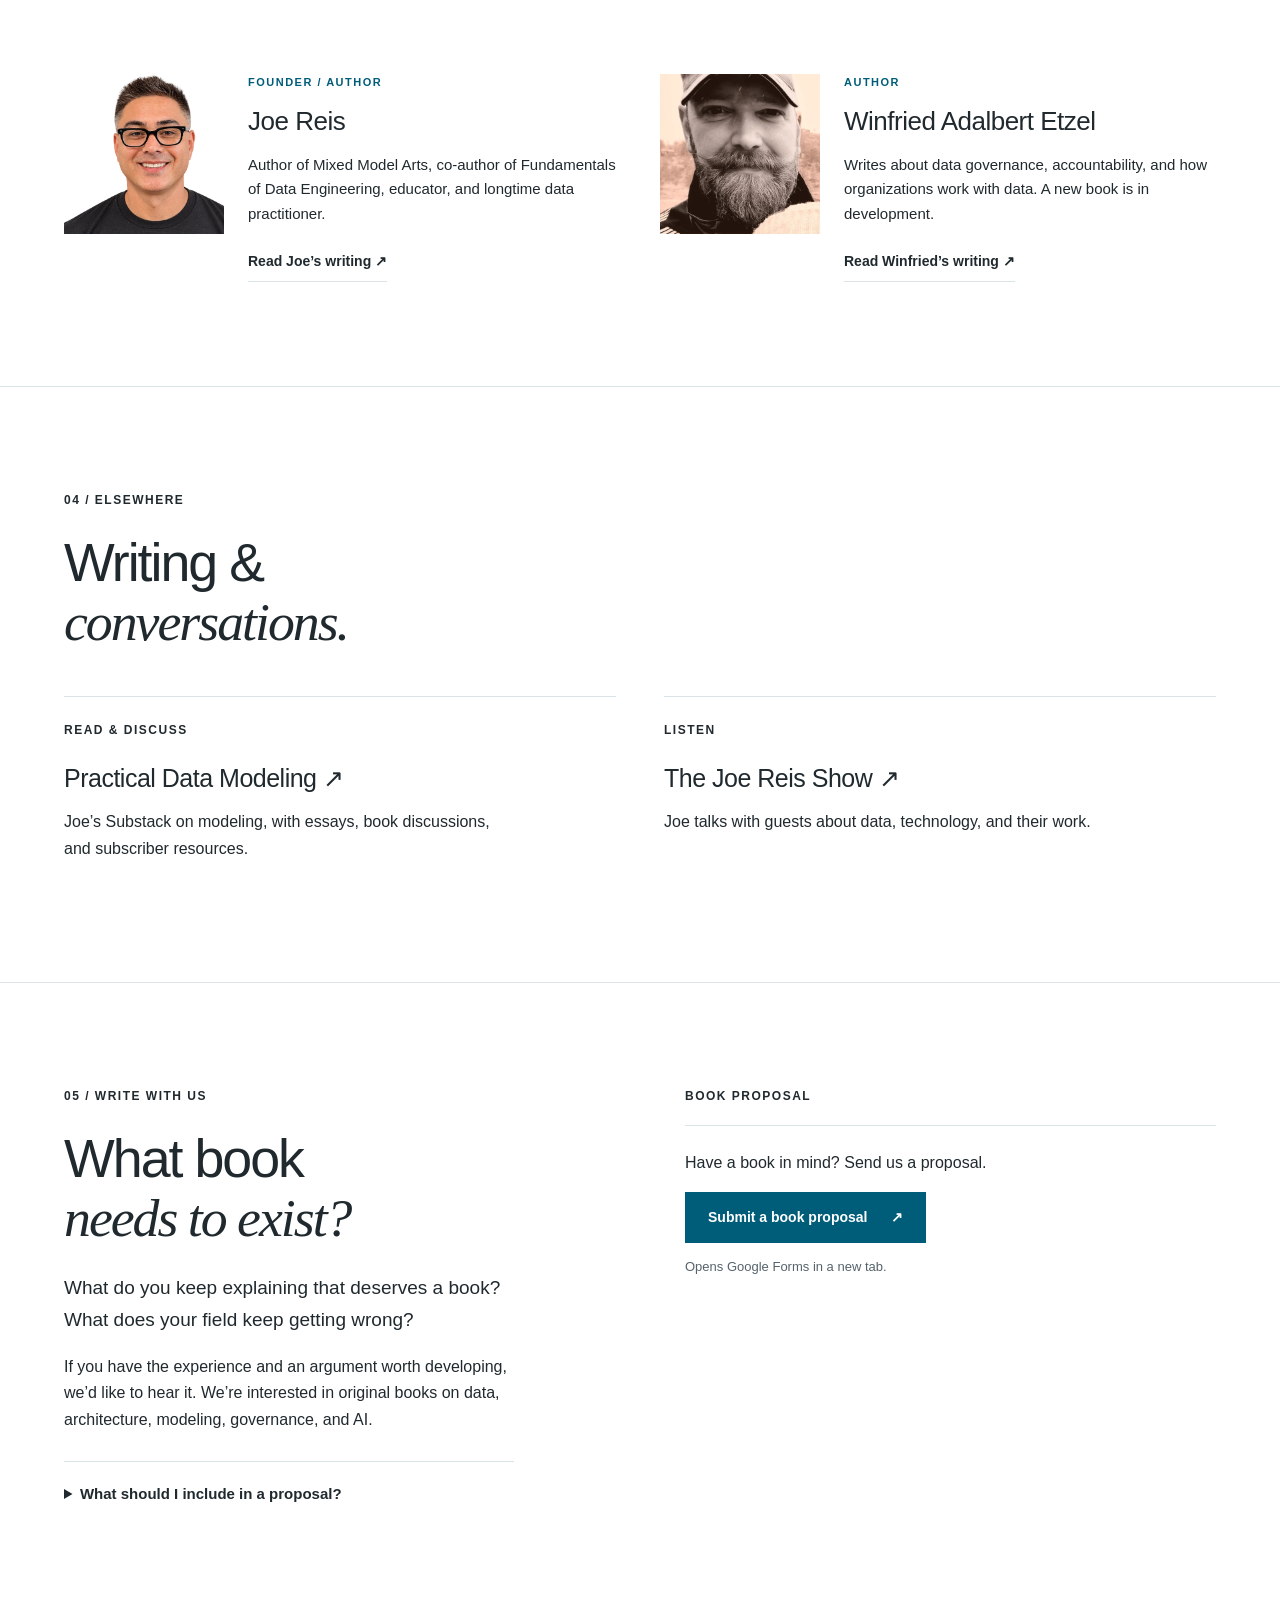
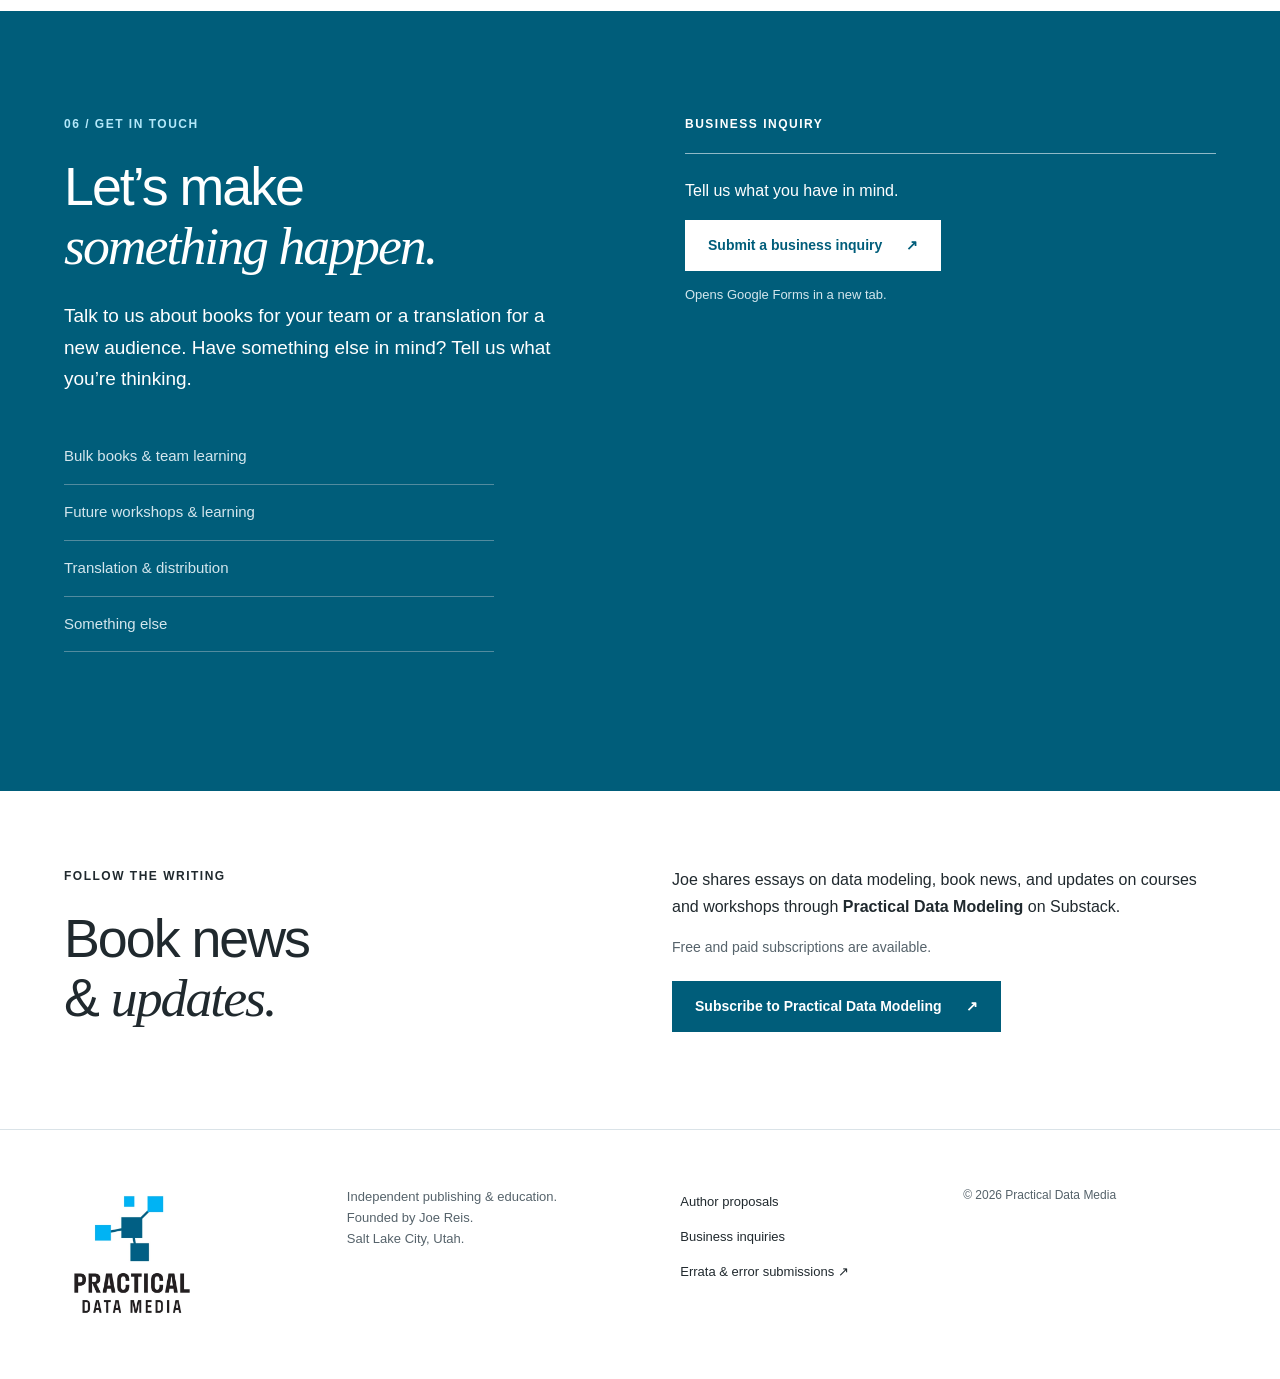
==== commit 8f94b384: "update site verbiage" ====
--- a/index.html
+++ b/index.html
@@ -31,8 +31,9 @@
   <meta name="twitter:description" content="Independent publishing and education founded by Joe Reis. Practical books on data modeling, engineering, architecture, governance, and AI. Fundamentals over hype.">
   <meta name="twitter:image" content="https://practicaldata.media/assets/social-card.jpg">
   <meta name="twitter:image:alt" content="Practical Data Media. Fundamentals over hype. Independent publishing and education, founded by Joe Reis.">
-  <link rel="icon" href="assets/favicon.png" type="image/png" sizes="32x32">
-  <link rel="apple-touch-icon" href="assets/apple-touch-icon.png">
+  <link rel="icon" href="assets/favicon.ico" type="image/x-icon" sizes="16x16 32x32 48x48">
+  <link rel="icon" href="assets/favicon.png" type="image/png" sizes="48x48">
+  <link rel="apple-touch-icon" href="assets/apple-touch-icon.png" sizes="180x180">
   <link rel="stylesheet" href="styles.css">
   <script type="application/ld+json">
   {
@@ -93,9 +94,8 @@
     <div class="hero-copy">
       <p class="eyebrow">INDEPENDENT PUBLISHING & EDUCATION</p>
       <h1 id="hero-title">Fundamentals<br>over <em>hype.</em></h1>
-      <p class="lead">Practical Data Media is an independent publishing and education company founded by Joe Reis. We publish practical books from experienced voices and are developing new ways to help people learn.</p>
+      <p class="lead">Practical Data Media is an independent publisher founded by Joe Reis. We publish books by people who’ve done the work and have something worth teaching. Our focus is data, the decisions behind it, and the people responsible for making it work. Courses and workshops are in development.</p>
       <div class="actions"><a class="button" href="https://mixedmodelarts.com/" target="_blank" rel="noopener noreferrer">Discover our first release <span aria-hidden="true">↗</span></a><a class="text-link" href="#proposals">Write with us ↓</a></div>
-      <p class="hero-note">For people who work with data and want their thinking to hold up.</p>
     </div>
     <a class="hero-art" href="https://mixedmodelarts.com/" target="_blank" rel="noopener noreferrer" aria-label="Discover Mixed Model Arts by Joe Reis (opens in a new tab)">
       <span class="art-index">OUR FIRST RELEASE / AVAILABLE NOW</span>
@@ -105,37 +105,37 @@
   <div class="ticker"><div class="wrap"><span>DATA ENGINEERING</span><span>DATA MODELING</span><span>ARCHITECTURE</span><span>GOVERNANCE</span><span>AI & SEMANTICS</span></div></div>
 
   <section id="thesis" class="thesis wrap section" aria-labelledby="thesis-title">
-    <div><p class="eyebrow">01 / WHY PRACTICAL DATA MEDIA</p><h2 id="thesis-title">The tools will change.<br>The thinking should <em>hold up.</em></h2></div>
+    <div><p class="eyebrow">01 / WHY PRACTICAL DATA MEDIA</p><h2 id="thesis-title">How we choose<br><em>what to publish.</em></h2></div>
     <div class="prose">
-      <p>Working with data demands judgment. Knowing which tool to use is only part of it. You need to understand what you’re building, why it matters, and what you’re giving up along the way.</p>
-      <p>Practical Data Media publishes people with something useful to say, grounded in experience. Our books make room for depth, disagreement, and ideas you can put to work.</p>
-      <div class="founder-note"><h3>Why I started this</h3><p>I started Practical Data Media to give experienced practitioners a place to share what they’ve learned. The goal is straightforward: publish useful books that help people think clearly and do better work.</p><p class="signature">Joe Reis · Founder</p></div>
+      <p>A tool can help you build something. It can’t tell you whether you’re building the right thing. That takes judgment: understanding the problem, asking better questions, and knowing which tradeoffs you can live with.</p>
+      <p>We publish authors who explore those decisions in depth, drawing on what they’ve learned in practice. Our books cover data engineering, modeling, architecture, governance, and AI.</p>
+      <div class="founder-note"><h3>Why I started this</h3><p>I started Practical Data Media because there are experienced people with important books still in their heads. I want to help bring those books into the world and give readers something they’ll return to long after the current technology cycle has passed.</p><p class="signature">Joe Reis · Founder</p></div>
     </div>
   </section>
 
   <section id="catalog" class="catalog section" aria-labelledby="catalog-title">
     <div class="wrap">
-      <div class="section-head"><div><p class="eyebrow">02 / BOOKS & LEARNING</p><h2 id="catalog-title">Read deeply.<br><em>Put it to work.</em></h2></div><p class="head-note">Start with our first release.</p></div>
+      <div class="section-head"><div><p class="eyebrow">02 / BOOKS & LEARNING</p><h2 id="catalog-title">Our books<br>&amp; <em>what’s next.</em></h2></div><p class="head-note">Mixed Model Arts is available now.</p></div>
       <article class="featured-book" aria-labelledby="book-title">
         <div class="product-image"><img src="assets/mixed-model-arts.webp" alt="Mixed Model Arts book cover" loading="lazy" width="814" height="1085"><span class="badge">AVAILABLE NOW</span></div>
         <div class="product-copy">
           <p class="eyebrow">BOOK / DATA MODELING</p><h3 id="book-title">Mixed Model Arts</h3><p class="subtitle">The Building Blocks of Cross-Disciplinary Data Modeling</p><p class="byline">Joe Reis · Book 1 · Foreword by Bill Inmon</p>
-          <p>Data problems don’t stay in one discipline. Build a broader modeling repertoire, connect approaches, and make decisions that fit the problem in front of you.</p>
+          <p>Joe Reis brings different approaches to data modeling into one book, showing how they relate and when to use them.</p>
           <div class="product-links"><a class="button" href="https://mixedmodelarts.com/" target="_blank" rel="noopener noreferrer">Explore Mixed Model Arts <span aria-hidden="true">↗</span></a></div>
           <div class="digital-note"><h4>Errata & error submissions</h4><p>Spotted a typo or an error? Help us improve our books. <a href="https://forms.gle/wvrFxJ2jiDjB44FE7" target="_blank" rel="noopener noreferrer">Report an error ↗</a></p></div>
         </div>
       </article>
       <div class="upcoming">
-        <div><p class="eyebrow">WHAT’S NEXT</p><h3>More to learn.<br> More voices to hear.</h3></div>
+        <div><p class="eyebrow">WHAT’S NEXT</p><h3>In development.</h3></div>
         <div><h4>New books</h4><p>More titles are in development, including work from Winfried Adalbert Etzel. We’ll share details as they’re ready.</p><a class="text-link" href="#authors">Meet our authors ↓</a></div>
-        <div><h4>Courses & workshops</h4><p>We’re developing learning materials to take ideas from the page into practice. These offerings aren’t available yet.</p><a class="text-link" href="#updates">Follow the writing & updates ↓</a></div>
+        <div><h4>Courses & workshops</h4><p>We’re developing courses and workshops. They’re not open for enrollment yet.</p><a class="text-link" href="#updates">Get updates ↓</a></div>
       </div>
       <div class="elsewhere"><p class="eyebrow">ALSO BY OUR FOUNDER / PUBLISHED BY O’REILLY MEDIA</p><div><span><b>Fundamentals of Data Engineering</b><small>Joe Reis & Matt Housley</small></span><a class="text-link" href="https://www.oreilly.com/library/view/fundamentals-of-data/9781098108298/" target="_blank" rel="noopener noreferrer">Explore the book ↗</a></div></div>
     </div>
   </section>
 
   <section id="authors" class="section wrap" aria-labelledby="authors-title">
-    <div class="section-head"><div><p class="eyebrow">03 / THE PEOPLE BEHIND THE IDEAS</p><h2 id="authors-title">Authors with<br><em>something to say.</em></h2></div><p class="head-note">Experience, curiosity, and a willingness<br>to question how things are done.</p></div>
+    <div class="section-head"><div><p class="eyebrow">03 / AUTHORS</p><h2 id="authors-title">Meet<br><em>our authors.</em></h2></div></div>
     <div class="authors">
       <article class="author"><img src="assets/joe.webp" alt="Joe Reis" width="768" height="512" loading="lazy"><div><p class="eyebrow">FOUNDER / AUTHOR</p><h3>Joe Reis</h3><p>Author of Mixed Model Arts, co-author of Fundamentals of Data Engineering, educator, and longtime data practitioner.</p><a class="text-link" href="https://joereis.substack.com/" target="_blank" rel="noopener noreferrer">Read Joe’s writing ↗</a></div></article>
       <article class="author"><img src="assets/winfried.webp" alt="Winfried Adalbert Etzel" width="480" height="480" loading="lazy"><div><p class="eyebrow">AUTHOR</p><h3>Winfried Adalbert Etzel</h3><p>Writes about data governance, accountability, and how organizations work with data. A new book is in development.</p><a class="text-link" href="https://winfriedadalbertetzel.substack.com/" target="_blank" rel="noopener noreferrer">Read Winfried’s writing ↗</a></div></article>
@@ -143,36 +143,36 @@
   </section>
 
   <section class="community" aria-labelledby="community-title"><div class="wrap section">
-    <p class="eyebrow">04 / KEEP THE CONVERSATION GOING</p><h2 id="community-title">Good ideas need<br><em>good company.</em></h2>
+    <p class="eyebrow">04 / ELSEWHERE</p><h2 id="community-title">Writing &amp;<br><em>conversations.</em></h2>
     <div class="community-grid">
       <a href="https://practicaldatamodeling.substack.com/" target="_blank" rel="noopener noreferrer"><span class="eyebrow">READ & DISCUSS</span><h3>Practical Data Modeling ↗</h3><p>Joe’s Substack on modeling, with essays, book discussions, and subscriber resources.</p></a>
-      <a href="https://podcasts.apple.com/us/podcast/the-joe-reis-show/id1676305617" target="_blank" rel="noopener noreferrer"><span class="eyebrow">LISTEN</span><h3>The Joe Reis Show ↗</h3><p>Long conversations and independent perspectives on data, technology, and the industry.</p></a>
+      <a href="https://podcasts.apple.com/us/podcast/the-joe-reis-show/id1676305617" target="_blank" rel="noopener noreferrer"><span class="eyebrow">LISTEN</span><h3>The Joe Reis Show ↗</h3><p>Joe talks with guests about data, technology, and their work.</p></a>
     </div>
   </div></section>
 
   <section id="proposals" class="section wrap proposal-section" aria-labelledby="proposals-title">
-    <div><p class="eyebrow">05 / WRITE WITH US</p><h2 id="proposals-title">What book<br><em>needs to exist?</em></h2><p class="lead">You’ve done the work. You’ve learned something worth sharing. Let’s hear it.</p><p>We’re interested in original books on data, architecture, modeling, governance, and AI. Bring a clear reader, a real problem, and an argument you can support.</p><details><summary>What makes a useful proposal?</summary><p>Describe who the book is for, what they’ll be able to do after reading it, and what existing books leave unanswered. Include a chapter outline, your relevant experience, and a sample if you have one. Note that we don't work on complete or nearly finished books.</p></details></div>
+    <div><p class="eyebrow">05 / WRITE WITH US</p><h2 id="proposals-title">What book<br><em>needs to exist?</em></h2><p class="lead">What do you keep explaining that deserves a book? What does your field keep getting wrong?</p><p>If you have the experience and an argument worth developing, we’d like to hear it. We’re interested in original books on data, architecture, modeling, governance, and AI.</p><details><summary>What should I include in a proposal?</summary><p>Describe who the book is for, what they’ll learn, and what existing books leave unanswered. Include a chapter outline, your relevant experience, and a writing sample if you have one. Bring us your idea early: we work with authors as they develop their books and don’t accept complete or nearly finished manuscripts.</p></details></div>
     <div>
       <div class="form-heading">BOOK PROPOSAL</div>
-      <p>Tell us about your book idea using our proposal submission form.</p>
+      <p>Have a book in mind? Send us a proposal.</p>
       <a class="button" href="https://forms.gle/8eqnfxzNjoAT2Thw6" target="_blank" rel="noopener noreferrer">Submit a book proposal <span aria-hidden="true">↗</span></a>
       <p class="form-note">Opens Google Forms in a new tab.</p>
     </div>
   </section>
 
   <section id="business" class="business" aria-labelledby="business-title"><div class="wrap section">
-    <div><p class="eyebrow">06 / GET IN TOUCH</p><h2 id="business-title">Useful partnerships.<br><em>Shared ambition.</em></h2><p class="lead">Talk to us about books for your team, rights, future learning offerings, or another idea.</p>
+    <div><p class="eyebrow">06 / GET IN TOUCH</p><h2 id="business-title">Let’s make<br><em>something happen.</em></h2><p class="lead">Talk to us about books for your team or a translation for a new audience. Have something else in mind? Tell us what you’re thinking.</p>
       <ul class="deal-types" aria-label="Inquiry topics"><li>Bulk books & team learning</li><li>Future workshops & learning</li><li>Translation & distribution</li><li>Something else</li></ul>
     </div>
     <div>
       <div class="form-heading">BUSINESS INQUIRY</div>
-      <p>Tell us what you have in mind using our business inquiry form.</p>
+      <p>Tell us what you have in mind.</p>
       <a class="button light" href="https://forms.gle/FYoH5bHtyUDJnj6D7" target="_blank" rel="noopener noreferrer">Submit a business inquiry <span aria-hidden="true">↗</span></a>
       <p class="form-note">Opens Google Forms in a new tab.</p>
     </div>
   </div></section>
 
-  <section id="updates" class="newsletter wrap" aria-labelledby="updates-title"><div><p class="eyebrow">FOLLOW THE WRITING</p><h2 id="updates-title">Stay close to<br><em>the ideas.</em></h2></div><div><p>Subscribe to <strong>Practical Data Modeling</strong>, Joe’s existing Substack, for essays on data modeling, book news, and updates on his learning materials.</p><p class="subscription-note">Free and paid options are available. This link takes you to Practical Data Modeling on Substack.</p><a class="button" href="https://practicaldatamodeling.substack.com/subscribe" target="_blank" rel="noopener noreferrer">Subscribe to Practical Data Modeling <span aria-hidden="true">↗</span></a></div></section>
+  <section id="updates" class="newsletter wrap" aria-labelledby="updates-title"><div><p class="eyebrow">FOLLOW THE WRITING</p><h2 id="updates-title">Book news<br>&amp; <em>updates.</em></h2></div><div><p>Joe shares essays on data modeling, book news, and updates on courses and workshops through <strong>Practical Data Modeling</strong> on Substack.</p><p class="subscription-note">Free and paid subscriptions are available.</p><a class="button" href="https://practicaldatamodeling.substack.com/subscribe" target="_blank" rel="noopener noreferrer">Subscribe to Practical Data Modeling <span aria-hidden="true">↗</span></a></div></section>
 </main>
 <footer class="wrap"><a class="brand" href="#main" aria-label="Practical Data Media home"><img class="brand-logo" src="assets/pdm-logo.webp" alt="Practical Data Media" width="472" height="478" loading="lazy"></a><p>Independent publishing & education.<br>Founded by Joe Reis.<br>Salt Lake City, Utah.</p><div><a href="#proposals">Author proposals</a><a href="#business">Business inquiries</a><a href="https://forms.gle/wvrFxJ2jiDjB44FE7" target="_blank" rel="noopener noreferrer">Errata & error submissions ↗</a></div><small>© 2026 Practical Data Media</small></footer>
 </body>
